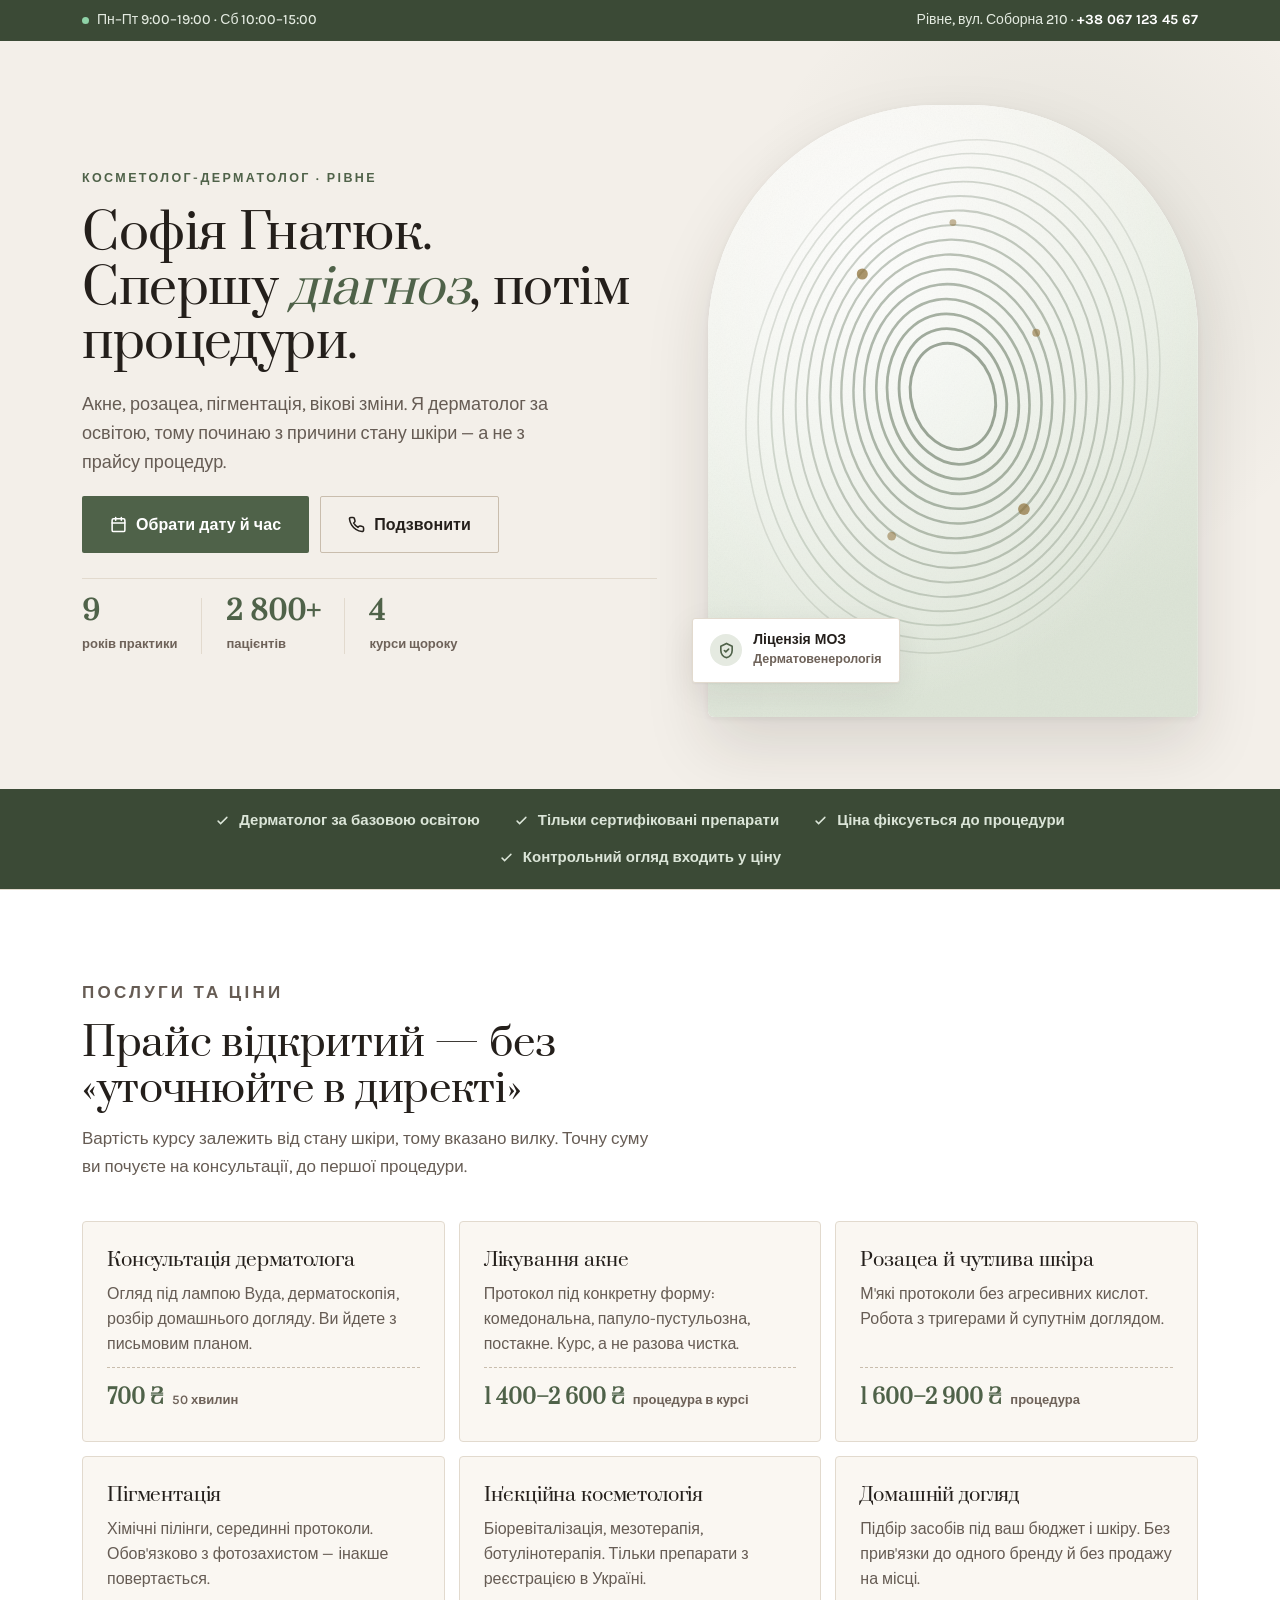
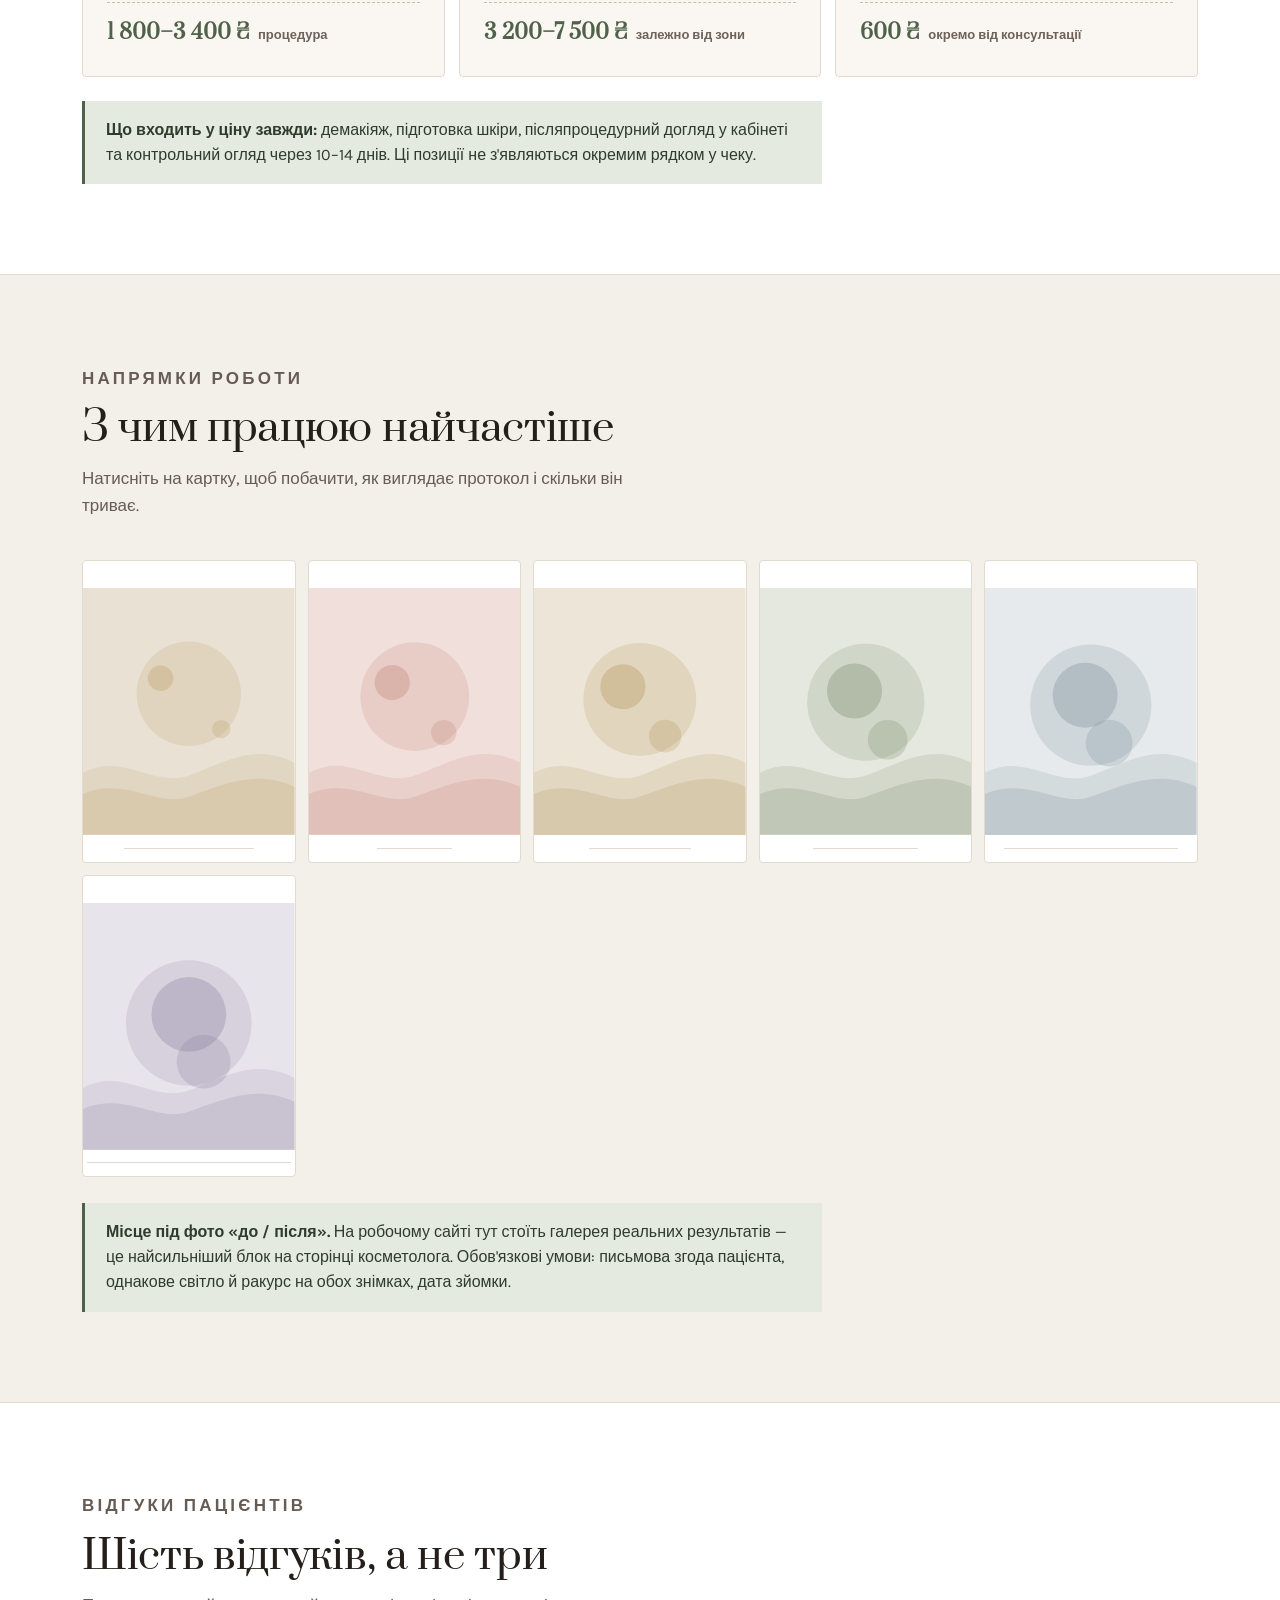
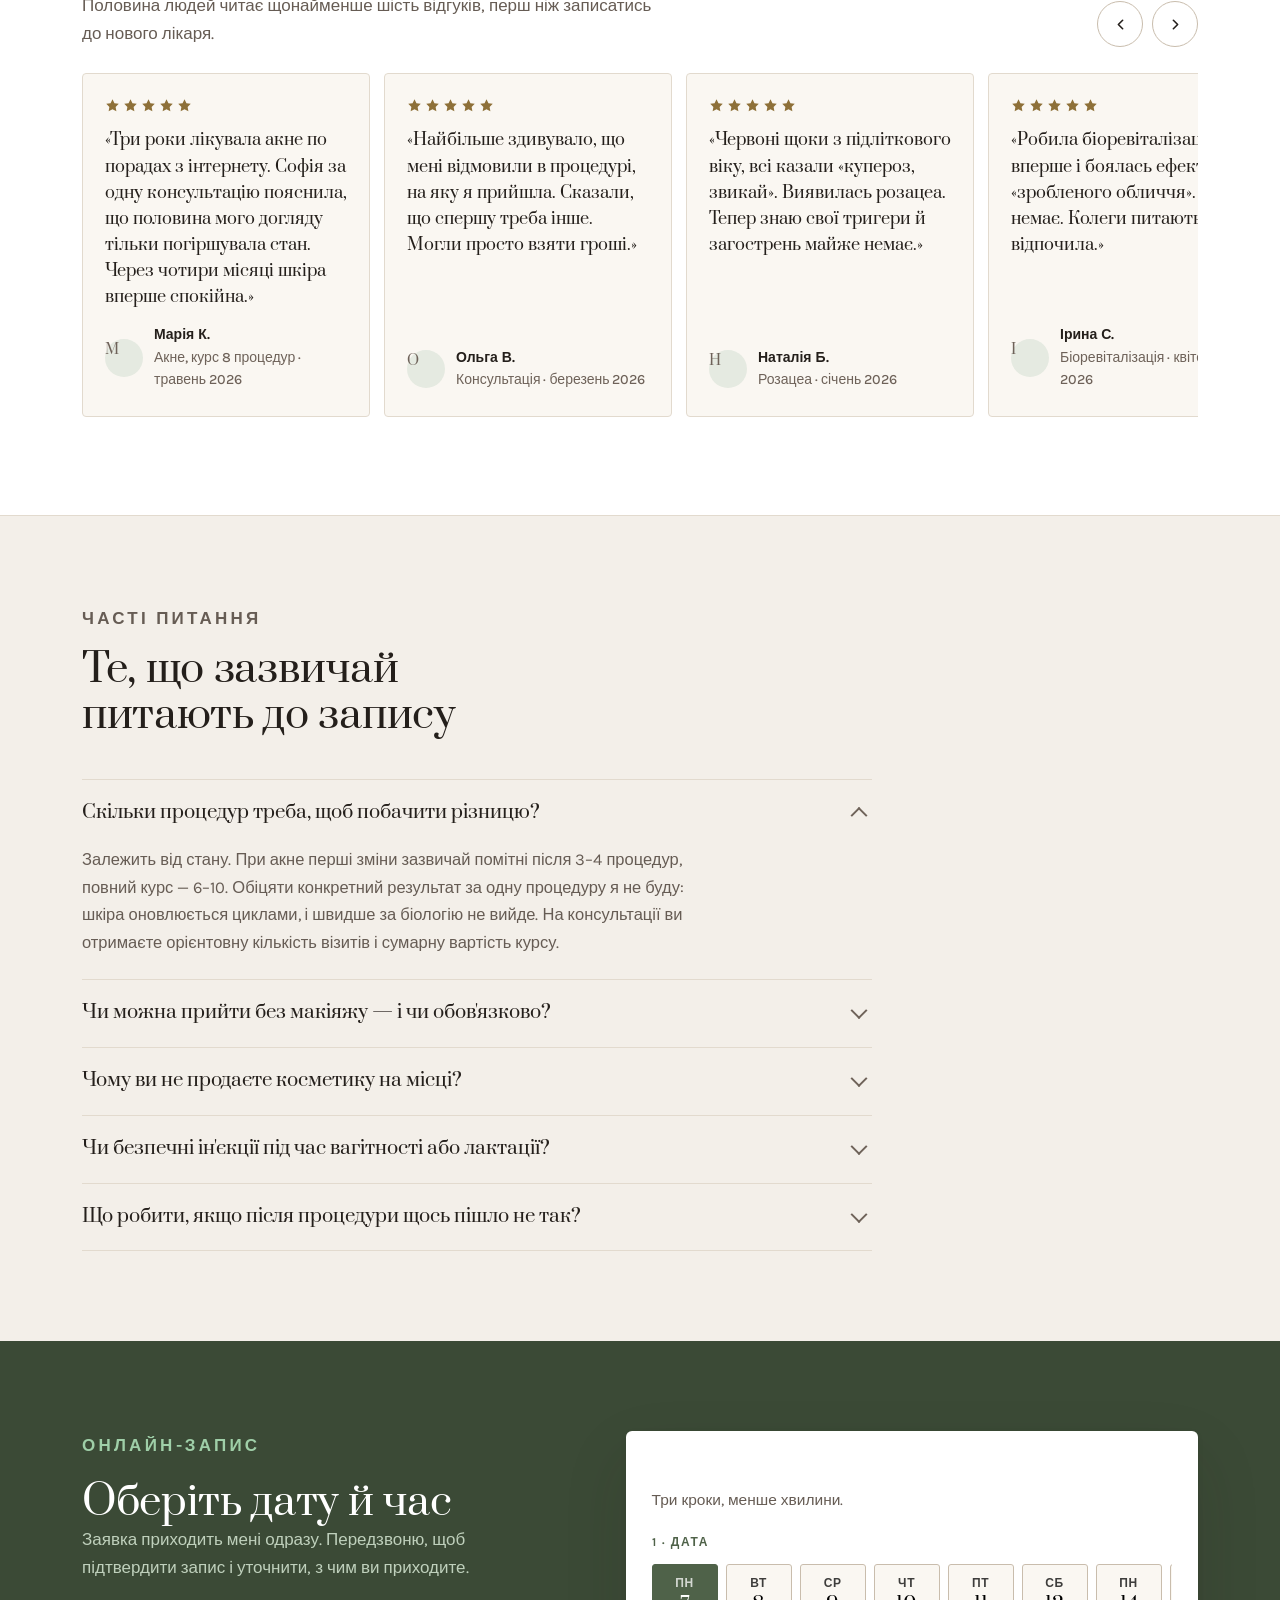
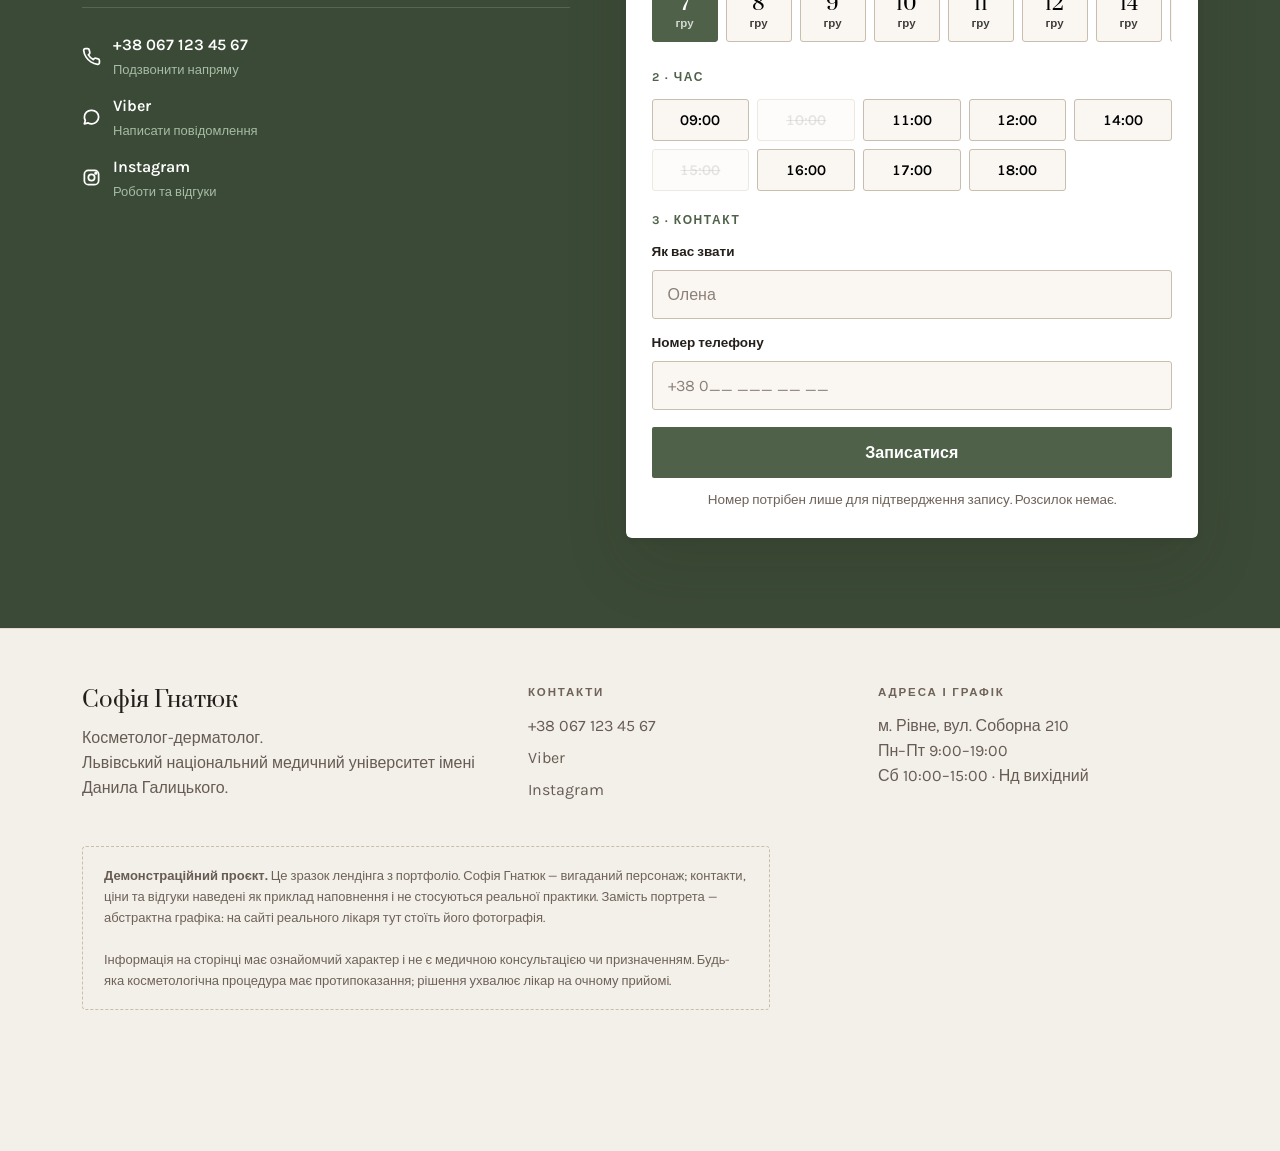
==== kosmetolog.html @ e8adbfb1 "Add files via upload" ====
<!DOCTYPE html>
<html lang="uk">
<head>
<meta charset="utf-8">
<meta name="viewport" content="width=device-width, initial-scale=1">

<title>Софія Гнатюк — косметолог-дерматолог у Рівному</title>
<meta name="description" content="Косметолог-дерматолог у Рівному. Акне, розацеа, пігментація, ін'єкційна косметологія. 9 років практики. Прозорі ціни, онлайн-запис із вибором дати й часу.">
<link rel="canonical" href="https://sofia-hnatiuk.com.ua/">

<meta property="og:type" content="website">
<meta property="og:locale" content="uk_UA">
<meta property="og:site_name" content="Софія Гнатюк — косметолог-дерматолог">
<meta property="og:title" content="Софія Гнатюк — косметолог-дерматолог у Рівному">
<meta property="og:description" content="Акне, розацеа, пігментація, ін'єкційна косметологія. 9 років практики. Онлайн-запис із вибором дати й часу.">
<meta property="og:url" content="https://sofia-hnatiuk.com.ua/">
<meta property="og:image" content="https://sofia-hnatiuk.com.ua/og.jpg">
<meta name="twitter:card" content="summary_large_image">

<meta name="theme-color" content="#F3EFE9">
<link rel="icon" href="data:image/svg+xml,<svg xmlns='http://www.w3.org/2000/svg' viewBox='0 0 100 100'><rect width='100' height='100' rx='24' fill='%234F6249'/><text y='.87em' x='50%25' text-anchor='middle' font-size='54' font-family='Georgia,serif' fill='%23F3EFE9'>С</text></svg>">

<link rel="preconnect" href="https://fonts.googleapis.com">
<link rel="preconnect" href="https://fonts.gstatic.com" crossorigin>
<link rel="stylesheet" href="https://fonts.googleapis.com/css2?family=Prata&family=Karla:wght@400;500;600;700&display=swap">

<script type="application/ld+json">
{
  "@context": "https://schema.org",
  "@type": "MedicalBusiness",
  "name": "Софія Гнатюк — косметолог-дерматолог",
  "description": "Косметолог-дерматолог у Рівному. Акне, розацеа, пігментація, ін'єкційна косметологія.",
  "url": "https://sofia-hnatiuk.com.ua/",
  "telephone": "+380671234567",
  "priceRange": "600–7500 UAH",
  "address": {
    "@type": "PostalAddress",
    "streetAddress": "вул. Соборна, 210",
    "addressLocality": "Рівне",
    "addressRegion": "Рівненська область",
    "postalCode": "33000",
    "addressCountry": "UA"
  },
  "geo": { "@type": "GeoCoordinates", "latitude": 50.6199, "longitude": 26.2516 },
  "openingHoursSpecification": [
    { "@type": "OpeningHoursSpecification",
      "dayOfWeek": ["Monday","Tuesday","Wednesday","Thursday","Friday"],
      "opens": "09:00", "closes": "19:00" },
    { "@type": "OpeningHoursSpecification",
      "dayOfWeek": "Saturday", "opens": "10:00", "closes": "15:00" }
  ],
  "medicalSpecialty": "Dermatology",
  "employee": {
    "@type": "Physician",
    "name": "Софія Гнатюк",
    "medicalSpecialty": "Dermatology",
    "alumniOf": { "@type": "CollegeOrUniversity", "name": "Львівський національний медичний університет імені Данила Галицького" }
  }
}
</script>

<style>
:root{
  --sand:#F3EFE9;
  --paper:#FFFFFF;
  --paper-2:#FAF7F2;
  --ink:#241F1B;
  --body:#665C54;
  --faint:#6E6259;
  --sage:#4F6249;
  --sage-deep:#3B4A36;
  --sage-soft:#E5EAE1;
  --gold:#8E7038;
  --rule:#E2DACE;
  --rule-2:#C9BDAD;
  --serif:"Prata",Georgia,"Times New Roman",serif;
  --sans:"Karla","Helvetica Neue",Arial,sans-serif;
  --shadow:0 1px 2px rgba(36,31,27,.04),0 10px 34px rgba(36,31,27,.08);
  --shadow-lg:0 2px 6px rgba(36,31,27,.06),0 28px 64px rgba(36,31,27,.13);
}

*{box-sizing:border-box}
html{scroll-behavior:smooth}
body{
  margin:0;background:var(--sand);color:var(--ink);
  font-family:var(--sans);font-size:17px;line-height:1.62;
  -webkit-font-smoothing:antialiased;overflow-x:hidden;
}
img{max-width:100%;height:auto;display:block}
svg{display:block}
a{color:inherit}
button{font-family:inherit}
:focus-visible{outline:2.5px solid var(--sage);outline-offset:3px;border-radius:3px}

.shell{max-width:1160px;margin:0 auto;padding:0 22px}
section{padding:clamp(56px,7vw,94px) 0}

h1,h2,h3{font-family:var(--serif);font-weight:400;letter-spacing:-.008em;text-wrap:balance;margin:0}
h1{font-size:clamp(2.05rem,4.3vw,3.1rem);line-height:1.1}
h2{font-size:clamp(1.7rem,3.7vw,2.5rem);line-height:1.16}
h3{font-size:1.18rem;line-height:1.3}

.eyebrow{
  font-family:var(--sans);font-size:12.5px;font-weight:700;letter-spacing:.19em;
  text-transform:uppercase;color:var(--sage);margin:0;
}
.sec-head{display:flex;flex-direction:column;gap:13px;margin-bottom:40px;max-width:58ch}
.sec-head p{margin:0;color:var(--body);font-size:17px}

/* reveal */
.js .rv{opacity:0;transform:translateY(18px);transition:opacity .7s cubic-bezier(.2,.7,.3,1),transform .7s cubic-bezier(.2,.7,.3,1)}
.rv.in{opacity:1;transform:none}
@media (prefers-reduced-motion:reduce){
  html{scroll-behavior:auto}
  .rv{opacity:1;transform:none;transition:none}
  *,*::before,*::after{animation-duration:.001ms!important;transition-duration:.001ms!important}
}

/* buttons */
.btn{
  display:inline-flex;align-items:center;justify-content:center;gap:9px;
  font-size:16px;font-weight:700;padding:15px 27px;border-radius:2px;
  text-decoration:none;border:1.5px solid transparent;cursor:pointer;
  transition:background .18s ease,border-color .18s ease,color .18s ease,transform .18s ease;
  white-space:nowrap;letter-spacing:.005em;
}
.btn-primary{background:var(--sage);color:#fff}
.btn-primary:hover{background:var(--sage-deep);transform:translateY(-1px)}
.btn-ghost{background:transparent;color:var(--ink);border-color:var(--rule-2)}
.btn-ghost:hover{border-color:var(--sage);color:var(--sage)}
.btn svg{flex:none}

/* ── topbar ── */
.topbar{background:var(--sage-deep);color:#E4EBE1;font-size:14px;font-weight:500}
.topbar .shell{display:flex;flex-wrap:wrap;gap:5px 26px;justify-content:space-between;align-items:center;padding-top:9px;padding-bottom:9px}
.topbar a{color:#fff;font-weight:700;text-decoration:none}
.topbar a:hover{text-decoration:underline}
.pulse{width:7px;height:7px;border-radius:50%;background:#8FD3A8;display:inline-block;margin-right:8px}

/* ── hero ── */
.hero{padding:clamp(34px,5vw,64px) 0 clamp(44px,6vw,72px);position:relative;overflow:hidden}
.hero::after{
  content:"";position:absolute;top:-14%;right:-8%;width:52vw;height:52vw;max-width:660px;max-height:660px;
  background:radial-gradient(circle,rgba(79,98,73,.10) 0%,rgba(79,98,73,0) 68%);pointer-events:none;
}
.hero .shell{position:relative;z-index:1}
.hero-grid{display:grid;grid-template-columns:1.08fr .92fr;gap:clamp(26px,4vw,58px);align-items:center}
.hero-copy{display:flex;flex-direction:column;gap:19px;min-width:0}
.hero-copy h1 em{font-style:italic;color:var(--sage)}
.hero-lead{margin:0;font-size:clamp(1.02rem,1.7vw,1.13rem);line-height:1.6;color:var(--body);max-width:44ch}
.cta-row{display:flex;flex-wrap:wrap;gap:11px}

.facts{display:flex;flex-wrap:wrap;gap:0;margin-top:6px;border-top:1px solid var(--rule);padding-top:19px}
.fact{padding-right:24px;margin-right:24px;border-right:1px solid var(--rule)}
.fact:last-child{border-right:none;padding-right:0;margin-right:0}
.fact b{display:block;font-family:var(--serif);font-size:1.7rem;line-height:1;color:var(--sage);font-variant-numeric:tabular-nums}
.fact span{display:block;font-size:13px;font-weight:600;color:var(--faint);margin-top:7px}

.hero-art{position:relative;min-width:0}
.hero-art .frame{
  position:relative;border-radius:230px 230px 6px 6px;overflow:hidden;
  aspect-ratio:4/5;box-shadow:var(--shadow-lg);background:var(--paper);
}
.hero-art .frame svg{width:100%;height:100%}
.badge{
  position:absolute;left:-16px;bottom:34px;z-index:3;background:var(--paper);
  border:1px solid var(--rule);border-radius:3px;padding:13px 17px;box-shadow:var(--shadow);
  display:flex;align-items:center;gap:11px;
}
.badge b{display:block;font-size:14px;font-weight:700;line-height:1.2}
.badge span{display:block;font-size:12.5px;color:var(--faint);font-weight:600}
.badge .ic{width:32px;height:32px;border-radius:50%;background:var(--sage-soft);display:grid;place-items:center;flex:none}

/* ── strip ── */
.strip{background:var(--sage-deep);color:#DBE5D8;padding:19px 0}
.strip ul{list-style:none;margin:0;padding:0;display:flex;flex-wrap:wrap;gap:13px 34px;justify-content:center;font-size:15px;font-weight:600}
.strip li{display:flex;align-items:center;gap:9px}

/* ── band ── */
.band{background:var(--paper);border-top:1px solid var(--rule);border-bottom:1px solid var(--rule)}

/* ── services ── */
.svc{display:grid;grid-template-columns:repeat(auto-fit,minmax(272px,1fr));gap:14px}
.svc-card{
  background:var(--paper);border:1px solid var(--rule);border-radius:4px;padding:26px 24px;
  display:flex;flex-direction:column;gap:10px;transition:border-color .18s ease,transform .18s ease,box-shadow .18s ease;
}
.band .svc-card{background:var(--paper-2)}
.svc-card:hover{border-color:var(--sage);transform:translateY(-2px);box-shadow:var(--shadow)}
.svc-card p{margin:0;font-size:16px;color:var(--body);line-height:1.56;flex:1}
.price{display:flex;align-items:baseline;gap:8px;padding-top:14px;border-top:1px dashed var(--rule-2)}
.price b{font-family:var(--serif);font-size:1.26rem;color:var(--sage);font-variant-numeric:tabular-nums}
.price span{font-size:13px;color:var(--faint);font-weight:600}
.note{
  margin:24px 0 0;padding:17px 21px;background:var(--sage-soft);border-left:3px solid var(--sage);
  font-size:16px;line-height:1.56;color:#2F3B2B;max-width:74ch;
}

/* ── gallery ── */
.gal{display:grid;grid-template-columns:repeat(auto-fit,minmax(210px,1fr));gap:12px}
.gal button{
  border:1px solid var(--rule);border-radius:4px;overflow:hidden;padding:0;background:var(--paper);
  cursor:pointer;position:relative;display:block;transition:transform .2s ease,box-shadow .2s ease;
}
.gal button:hover{transform:translateY(-3px);box-shadow:var(--shadow)}
.gal .art{aspect-ratio:1/1.16}
.gal .art svg{width:100%;height:100%}
.gal .cap{
  padding:13px 15px 15px;text-align:left;border-top:1px solid var(--rule);
  font-size:15px;font-weight:700;color:var(--ink);
}
.gal .cap small{display:block;font-size:13px;font-weight:500;color:var(--faint);margin-top:3px}

.lightbox{
  position:fixed;inset:0;z-index:200;background:rgba(28,24,21,.9);
  display:none;align-items:center;justify-content:center;padding:26px;
}
.lightbox.on{display:flex}
.lightbox .inner{max-width:560px;width:100%;background:var(--paper);border-radius:5px;overflow:hidden}
.lightbox .art{aspect-ratio:1/1.02;background:var(--paper-2)}
.lightbox .art svg{width:100%;height:100%}
.lightbox .txt{padding:22px 24px 26px}
.lightbox h3{margin-bottom:8px}
.lightbox p{margin:0;font-size:16px;color:var(--body);line-height:1.6}
.lightbox .x{
  position:absolute;top:18px;right:20px;width:44px;height:44px;border-radius:50%;
  background:rgba(255,255,255,.14);border:none;color:#fff;font-size:22px;cursor:pointer;line-height:1;
}
.lightbox .x:hover{background:rgba(255,255,255,.26)}

/* ── reviews carousel ── */
.rev-top{display:flex;justify-content:space-between;align-items:flex-end;gap:20px;margin-bottom:26px;flex-wrap:wrap}
.rev-nav{display:flex;gap:9px}
.rev-nav button{
  width:46px;height:46px;border-radius:50%;border:1.5px solid var(--rule-2);background:transparent;
  cursor:pointer;display:grid;place-items:center;color:var(--ink);transition:border-color .16s,color .16s,background .16s;
}
.rev-nav button:hover{border-color:var(--sage);color:var(--sage);background:var(--paper)}
.rev-track{
  display:grid;grid-auto-flow:column;grid-auto-columns:minmax(288px,1fr);gap:14px;
  overflow-x:auto;scroll-snap-type:x mandatory;scroll-behavior:smooth;
  padding-bottom:8px;scrollbar-width:thin;
  width:100%;max-width:100%;min-width:0;
}
.rev-card{
  scroll-snap-align:start;background:var(--paper);border:1px solid var(--rule);border-radius:4px;
  padding:24px 22px;display:flex;flex-direction:column;gap:14px;
}
.band .rev-card{background:var(--paper-2)}
.stars{display:flex;gap:3px}
.stars svg{width:15px;height:15px}
.rev-card q{font-family:var(--serif);font-size:1.02rem;line-height:1.6;color:var(--ink);quotes:"«" "»"}
.who{display:flex;align-items:center;gap:11px;margin-top:auto}
.av{width:38px;height:38px;border-radius:50%;background:var(--sage-soft);display:grid;place-items:center;flex:none;font-family:var(--serif);font-size:16px;color:var(--sage)}
.who b{display:block;font-size:14px;font-weight:700}
.who span{display:block;font-size:14px;color:var(--faint);font-weight:500}

/* ── faq ── */
.faq{max-width:790px}
details{border-bottom:1px solid var(--rule)}
details:first-of-type{border-top:1px solid var(--rule)}
summary{cursor:pointer;list-style:none;padding:21px 42px 21px 0;position:relative;font-family:var(--serif);font-size:1.16rem;line-height:1.34;transition:color .15s}
summary::-webkit-details-marker{display:none}
summary:hover{color:var(--sage)}
summary::after{content:"";position:absolute;right:7px;top:50%;width:10px;height:10px;border-right:2px solid var(--faint);border-bottom:2px solid var(--faint);transform:translateY(-70%) rotate(45deg);transition:transform .2s}
details[open] summary::after{transform:translateY(-30%) rotate(225deg)}
details .a{margin:0 0 23px;font-size:16.5px;line-height:1.66;color:var(--body);max-width:64ch}

/* ── booking ── */
#zapys{background:var(--sage-deep);color:#E2EBDF}
#zapys h2,#zapys h3{color:#fff}
#zapys .eyebrow{color:#9FCFA8}
.book{display:grid;grid-template-columns:.92fr 1.08fr;gap:clamp(28px,4.5vw,56px);align-items:start}
.book>*{min-width:0;max-width:100%}
.book-copy p{color:#BFD0BC;font-size:17px;line-height:1.65;margin:0 0 20px;max-width:42ch}
.book-alt{display:flex;flex-direction:column;gap:13px;margin-top:26px;padding-top:24px;border-top:1px solid rgba(255,255,255,.15)}
.book-alt a{display:inline-flex;align-items:center;gap:12px;text-decoration:none;font-size:16px;font-weight:600;color:#fff}
.book-alt a:hover{color:#9FCFA8}
.book-alt small{display:block;font-size:13px;color:#A6BCA4;font-weight:500;margin-top:1px}

.bookbox{min-width:0;max-width:100%;background:var(--paper);border-radius:6px;padding:28px 26px;color:var(--ink);box-shadow:var(--shadow-lg)}
.bookbox h3{color:var(--ink);margin-bottom:5px}
.bookbox .sub{margin:0 0 20px;font-size:15.5px;color:var(--body)}

.step-lbl{font-size:12px;font-weight:700;letter-spacing:.13em;text-transform:uppercase;color:var(--sage);margin:0 0 11px}
.days{display:flex;gap:8px;overflow-x:auto;padding-bottom:7px;margin-bottom:19px;scrollbar-width:thin;min-width:0;max-width:100%}
.day{
  flex:none;min-width:66px;padding:11px 8px;border:1.5px solid var(--rule-2);border-radius:3px;
  background:var(--paper-2);cursor:pointer;text-align:center;transition:border-color .15s,background .15s,color .15s;
}
.day:hover{border-color:var(--sage)}
.day.sel{background:var(--sage);border-color:var(--sage);color:#fff}
.day .dw{display:block;font-size:12px;font-weight:700;text-transform:uppercase;letter-spacing:.05em;opacity:.75}
.day .dd{display:block;font-family:var(--serif);font-size:1.22rem;line-height:1.2;margin-top:3px}
.day .dm{display:block;font-size:11.5px;font-weight:600;opacity:.75}

.slots{display:grid;grid-template-columns:repeat(auto-fill,minmax(84px,1fr));gap:8px;margin-bottom:20px}
.slot{
  padding:11px 6px;border:1.5px solid var(--rule-2);border-radius:3px;background:var(--paper-2);
  cursor:pointer;font-size:15px;font-weight:600;font-variant-numeric:tabular-nums;
  transition:border-color .15s,background .15s,color .15s;
}
.slot:hover:not(:disabled){border-color:var(--sage)}
.slot.sel{background:var(--sage);border-color:var(--sage);color:#fff}
.slot:disabled{opacity:.34;cursor:not-allowed;text-decoration:line-through}

label{display:flex;flex-direction:column;gap:7px;font-size:13.5px;font-weight:700;color:var(--ink);margin-bottom:13px}
input{
  font-family:var(--sans);font-size:16px;padding:14px 15px;border-radius:3px;
  border:1.5px solid var(--rule-2);background:var(--paper-2);color:var(--ink);width:100%;
  transition:border-color .15s,background .15s;
}
input::placeholder{color:#8C8078}
input:focus{outline:none;border-color:var(--sage);background:#fff}
.hp{position:absolute;left:-9999px;width:1px;height:1px;overflow:hidden}
.bookbox .btn-primary{width:100%;margin-top:4px}
.fine{margin:12px 0 0;font-size:13.5px;color:var(--faint);line-height:1.5;text-align:center}
.err{margin:0 0 12px;font-size:14px;font-weight:600;color:#A33A22}
.pick-sum{
  margin:0 0 16px;padding:12px 15px;background:var(--sage-soft);border-radius:3px;
  font-size:15px;font-weight:600;color:#2F3B2B;display:none;
}
.pick-sum.on{display:block}

/* ── footer ── */
footer{padding:54px 0 128px;border-top:1px solid var(--rule)}
.foot{display:grid;grid-template-columns:1.3fr 1fr 1fr;gap:30px}
.foot h4{font-size:11.5px;font-weight:700;letter-spacing:.16em;text-transform:uppercase;color:var(--faint);margin:0 0 13px}
.foot p,.foot a{margin:0 0 7px;font-size:16px;color:var(--body);text-decoration:none;line-height:1.55;display:block}
.foot a:hover{color:var(--sage)}
.foot .nm{font-family:var(--serif);font-size:1.4rem;color:var(--ink);margin-bottom:9px}
.disclaimer{margin-top:36px;padding:18px 21px;border:1px dashed var(--rule-2);border-radius:4px;font-size:13px;line-height:1.62;color:var(--faint);max-width:86ch}
.disclaimer b{color:var(--body);font-weight:700}

/* ── sticky ── */
.sticky{
  position:fixed;left:0;right:0;bottom:0;z-index:80;display:none;gap:9px;
  padding:10px 12px calc(10px + env(safe-area-inset-bottom));
  background:rgba(243,239,233,.95);backdrop-filter:blur(12px);border-top:1px solid var(--rule-2);
}
.sticky .btn{flex:1;padding:14px 10px}

@media (max-width:960px){
  .hero-grid{grid-template-columns:1fr;gap:34px}
  .hero-art{max-width:400px;margin:0 auto;width:100%}
  .book{grid-template-columns:1fr;gap:32px}
}
@media (max-width:700px){
  body{font-size:16.5px}
  .sticky{display:flex}
  .foot{grid-template-columns:1fr;gap:24px}
  .fact{padding-right:17px;margin-right:17px}
  .fact b{font-size:1.45rem}
  .badge{left:auto;right:12px;bottom:14px}
  .rev-nav{display:none}
}
</style>
<script>document.documentElement.classList.add('js')</script>
</head>
<body>

<div class="topbar">
  <div class="shell">
    <span><i class="pulse"></i>Пн–Пт 9:00–19:00 · Сб 10:00–15:00</span>
    <span>Рівне, вул. Соборна 210 · <a href="tel:+380671234567">+38 067 123 45 67</a></span>
  </div>
</div>

<!-- ═══ HERO ═══ -->
<header class="hero">
  <div class="shell">
    <div class="hero-grid">
      <div class="hero-copy rv">
        <p class="eyebrow">Косметолог-дерматолог · Рівне</p>
        <h1>Софія Гнатюк.<br>Спершу <em>діагноз</em>, потім процедури.</h1>
        <p class="hero-lead">Акне, розацеа, пігментація, вікові зміни. Я дерматолог за освітою, тому починаю з причини стану шкіри — а не з прайсу процедур.</p>

        <div class="cta-row">
          <a class="btn btn-primary" href="#zapys">
            <svg width="17" height="17" viewBox="0 0 24 24" fill="none" stroke="currentColor" stroke-width="2.2" stroke-linecap="round"><path d="M8 2v4M16 2v4M3 10h18"/><rect x="3" y="4" width="18" height="18" rx="2"/></svg>
            Обрати дату й час
          </a>
          <a class="btn btn-ghost" href="tel:+380671234567">
            <svg width="17" height="17" viewBox="0 0 24 24" fill="none" stroke="currentColor" stroke-width="2.2" stroke-linecap="round"><path d="M22 16.9v3a2 2 0 0 1-2.2 2 19.8 19.8 0 0 1-8.6-3.1 19.5 19.5 0 0 1-6-6A19.8 19.8 0 0 1 2.1 4.2 2 2 0 0 1 4.1 2h3a2 2 0 0 1 2 1.7c.1 1 .4 1.9.7 2.8a2 2 0 0 1-.5 2.1L8.1 9.9a16 16 0 0 0 6 6l1.3-1.2a2 2 0 0 1 2.1-.5c.9.3 1.8.6 2.8.7a2 2 0 0 1 1.7 2Z"/></svg>
            Подзвонити
          </a>
        </div>

        <div class="facts">
          <div class="fact"><b>9</b><span>років практики</span></div>
          <div class="fact"><b>2 800+</b><span>пацієнтів</span></div>
          <div class="fact"><b>4</b><span>курси щороку</span></div>
        </div>
      </div>

      <div class="hero-art rv">
        <div class="badge">
          <span class="ic"><svg width="17" height="17" viewBox="0 0 24 24" fill="none" stroke="#4F6249" stroke-width="2.3" stroke-linecap="round" stroke-linejoin="round"><path d="M12 2 4 6v6c0 5 3.4 9.4 8 10 4.6-.6 8-5 8-10V6l-8-4Z"/><path d="m9 12 2 2 4-4"/></svg></span>
          <div><b>Ліцензія МОЗ</b><span>Дерматовенерологія</span></div>
        </div>
        <div class="frame">
          <!-- ЗАМІНА НА ФОТО КЛІЄНТА: видали <svg>…</svg> нижче і встав один рядок:
               <img src="foto.jpg" alt="Софія Гнатюк, косметолог-дерматолог" style="width:100%;height:100%;object-fit:cover"> -->
          <svg viewBox="0 0 400 500" role="img" aria-label="Абстрактна графіка: контурні лінії шкіри">
            <defs>
              <linearGradient id="fld" x1="0" y1="0" x2="0.35" y2="1">
                <stop offset="0%" stop-color="#F7F4EE"/>
                <stop offset="52%" stop-color="#EAEFE5"/>
                <stop offset="100%" stop-color="#DCE4D6"/>
              </linearGradient>
              <radialGradient id="glow" cx="34%" cy="26%" r="72%">
                <stop offset="0%" stop-color="#FFFFFF" stop-opacity=".85"/>
                <stop offset="100%" stop-color="#FFFFFF" stop-opacity="0"/>
              </radialGradient>
              <filter id="grain"><feTurbulence type="fractalNoise" baseFrequency="0.82" numOctaves="3"/>
                <feColorMatrix type="saturate" values="0"/></filter>
            </defs>
            <rect width="400" height="500" fill="url(#fld)"/>
            <rect width="400" height="500" fill="url(#glow)"/>
            <g>
              <ellipse cx="200" cy="238" rx="34" ry="44" fill="none" stroke="#4F6249" stroke-opacity="0.55" stroke-width="2.40" transform="rotate(-16.0 200 238)"/>
              <ellipse cx="200" cy="238" rx="43" ry="56" fill="none" stroke="#4F6249" stroke-opacity="0.52" stroke-width="2.32" transform="rotate(-13.9 200 238)"/>
              <ellipse cx="200" cy="238" rx="53" ry="68" fill="none" stroke="#4F6249" stroke-opacity="0.49" stroke-width="2.24" transform="rotate(-11.7 200 238)"/>
              <ellipse cx="200" cy="238" rx="62" ry="80" fill="none" stroke="#4F6249" stroke-opacity="0.46" stroke-width="2.16" transform="rotate(-9.6 200 238)"/>
              <ellipse cx="200" cy="238" rx="72" ry="92" fill="none" stroke="#4F6249" stroke-opacity="0.44" stroke-width="2.09" transform="rotate(-7.4 200 238)"/>
              <ellipse cx="200" cy="238" rx="81" ry="104" fill="none" stroke="#4F6249" stroke-opacity="0.41" stroke-width="2.01" transform="rotate(-5.3 200 238)"/>
              <ellipse cx="200" cy="238" rx="91" ry="116" fill="none" stroke="#4F6249" stroke-opacity="0.38" stroke-width="1.93" transform="rotate(-3.1 200 238)"/>
              <ellipse cx="200" cy="238" rx="100" ry="128" fill="none" stroke="#4F6249" stroke-opacity="0.35" stroke-width="1.85" transform="rotate(-1.0 200 238)"/>
              <ellipse cx="200" cy="238" rx="109" ry="140" fill="none" stroke="#4F6249" stroke-opacity="0.32" stroke-width="1.77" transform="rotate(1.1 200 238)"/>
              <ellipse cx="200" cy="238" rx="119" ry="152" fill="none" stroke="#4F6249" stroke-opacity="0.29" stroke-width="1.69" transform="rotate(3.3 200 238)"/>
              <ellipse cx="200" cy="238" rx="128" ry="164" fill="none" stroke="#4F6249" stroke-opacity="0.26" stroke-width="1.61" transform="rotate(5.4 200 238)"/>
              <ellipse cx="200" cy="238" rx="138" ry="176" fill="none" stroke="#4F6249" stroke-opacity="0.24" stroke-width="1.54" transform="rotate(7.6 200 238)"/>
              <ellipse cx="200" cy="238" rx="147" ry="188" fill="none" stroke="#4F6249" stroke-opacity="0.21" stroke-width="1.46" transform="rotate(9.7 200 238)"/>
              <ellipse cx="200" cy="238" rx="157" ry="200" fill="none" stroke="#4F6249" stroke-opacity="0.18" stroke-width="1.38" transform="rotate(11.9 200 238)"/>
              <ellipse cx="200" cy="238" rx="166" ry="212" fill="none" stroke="#4F6249" stroke-opacity="0.15" stroke-width="1.30" transform="rotate(14.0 200 238)"/>
            </g>
            <g>
              <circle cx="126" cy="138" r="4.5" fill="#8E7038" opacity="0.75"/>
              <circle cx="268" cy="186" r="3.2" fill="#8E7038" opacity="0.6"/>
              <circle cx="150" cy="352" r="3.6" fill="#8E7038" opacity="0.55"/>
              <circle cx="258" cy="330" r="4.8" fill="#8E7038" opacity="0.7"/>
              <circle cx="200" cy="96" r="2.8" fill="#8E7038" opacity="0.5"/>
            </g>
            <rect width="400" height="500" filter="url(#grain)" opacity=".055"/>
          </svg>
        </div>
      </div>
    </div>
  </div>
</header>

<div class="strip">
  <div class="shell">
    <ul>
      <li><svg width="15" height="15" viewBox="0 0 24 24" fill="none" stroke="currentColor" stroke-width="2.4" stroke-linecap="round"><path d="m5 13 4 4L19 7"/></svg>Дерматолог за базовою освітою</li>
      <li><svg width="15" height="15" viewBox="0 0 24 24" fill="none" stroke="currentColor" stroke-width="2.4" stroke-linecap="round"><path d="m5 13 4 4L19 7"/></svg>Тільки сертифіковані препарати</li>
      <li><svg width="15" height="15" viewBox="0 0 24 24" fill="none" stroke="currentColor" stroke-width="2.4" stroke-linecap="round"><path d="m5 13 4 4L19 7"/></svg>Ціна фіксується до процедури</li>
      <li><svg width="15" height="15" viewBox="0 0 24 24" fill="none" stroke="currentColor" stroke-width="2.4" stroke-linecap="round"><path d="m5 13 4 4L19 7"/></svg>Контрольний огляд входить у ціну</li>
    </ul>
  </div>
</div>

<!-- ═══ SERVICES ═══ -->
<section id="posluhy" class="band">
  <div class="shell">
    <div class="sec-head rv">
      <p class="eyebrow">Послуги та ціни</p>
      <h2>Прайс відкритий — без «уточнюйте в директі»</h2>
      <p>Вартість курсу залежить від стану шкіри, тому вказано вилку. Точну суму ви почуєте на консультації, до першої процедури.</p>
    </div>

    <div class="svc">
      <article class="svc-card rv">
        <h3>Консультація дерматолога</h3>
        <p>Огляд під лампою Вуда, дерматоскопія, розбір домашнього догляду. Ви йдете з письмовим планом.</p>
        <div class="price"><b>700 ₴</b><span>50 хвилин</span></div>
      </article>
      <article class="svc-card rv">
        <h3>Лікування акне</h3>
        <p>Протокол під конкретну форму: комедональна, папуло-пустульозна, постакне. Курс, а не разова чистка.</p>
        <div class="price"><b>1 400–2 600 ₴</b><span>процедура в курсі</span></div>
      </article>
      <article class="svc-card rv">
        <h3>Розацеа й чутлива шкіра</h3>
        <p>М'які протоколи без агресивних кислот. Робота з тригерами й супутнім доглядом.</p>
        <div class="price"><b>1 600–2 900 ₴</b><span>процедура</span></div>
      </article>
      <article class="svc-card rv">
        <h3>Пігментація</h3>
        <p>Хімічні пілінги, серединні протоколи. Обов'язково з фотозахистом — інакше повертається.</p>
        <div class="price"><b>1 800–3 400 ₴</b><span>процедура</span></div>
      </article>
      <article class="svc-card rv">
        <h3>Ін'єкційна косметологія</h3>
        <p>Біоревіталізація, мезотерапія, ботулінотерапія. Тільки препарати з реєстрацією в Україні.</p>
        <div class="price"><b>3 200–7 500 ₴</b><span>залежно від зони</span></div>
      </article>
      <article class="svc-card rv">
        <h3>Домашній догляд</h3>
        <p>Підбір засобів під ваш бюджет і шкіру. Без прив'язки до одного бренду й без продажу на місці.</p>
        <div class="price"><b>600 ₴</b><span>окремо від консультації</span></div>
      </article>
    </div>

    <p class="note rv"><b>Що входить у ціну завжди:</b> демакіяж, підготовка шкіри, післяпроцедурний догляд у кабінеті та контрольний огляд через 10–14 днів. Ці позиції не з'являються окремим рядком у чеку.</p>
  </div>
</section>

<!-- ═══ GALLERY ═══ -->
<section id="galereya">
  <div class="shell">
    <div class="sec-head rv">
      <p class="eyebrow">Напрямки роботи</p>
      <h2>З чим працюю найчастіше</h2>
      <p>Натисніть на картку, щоб побачити, як виглядає протокол і скільки він триває.</p>
    </div>

    <div class="gal rv" id="gal"></div>

    <p class="note rv" style="margin-top:26px">
      <b>Місце під фото «до / після».</b> На робочому сайті тут стоїть галерея реальних результатів — це найсильніший блок на сторінці косметолога. Обов'язкові умови: письмова згода пацієнта, однакове світло й ракурс на обох знімках, дата зйомки.
    </p>
  </div>
</section>

<div class="lightbox" id="lb" role="dialog" aria-modal="true" aria-label="Деталі напрямку">
  <button class="x" id="lbx" aria-label="Закрити">✕</button>
  <div class="inner">
    <div class="art" id="lbart"></div>
    <div class="txt"><h3 id="lbt"></h3><p id="lbp"></p></div>
  </div>
</div>

<!-- ═══ REVIEWS ═══ -->
<section class="band">
  <div class="shell">
    <div class="rev-top rv">
      <div class="sec-head" style="margin-bottom:0">
        <p class="eyebrow">Відгуки пацієнтів</p>
        <h2>Шість відгуків, а не три</h2>
        <p>Половина людей читає щонайменше шість відгуків, перш ніж записатись до нового лікаря.</p>
      </div>
      <div class="rev-nav">
        <button id="rprev" aria-label="Попередній відгук"><svg width="17" height="17" viewBox="0 0 24 24" fill="none" stroke="currentColor" stroke-width="2.3" stroke-linecap="round" stroke-linejoin="round"><path d="m15 18-6-6 6-6"/></svg></button>
        <button id="rnext" aria-label="Наступний відгук"><svg width="17" height="17" viewBox="0 0 24 24" fill="none" stroke="currentColor" stroke-width="2.3" stroke-linecap="round" stroke-linejoin="round"><path d="m9 18 6-6-6-6"/></svg></button>
      </div>
    </div>
    <div class="rev-track rv" id="rtrack"></div>
  </div>
</section>

<!-- ═══ FAQ ═══ -->
<section>
  <div class="shell">
    <div class="sec-head rv">
      <p class="eyebrow">Часті питання</p>
      <h2>Те, що зазвичай питають до запису</h2>
    </div>
    <div class="faq rv">
      <details open>
        <summary>Скільки процедур треба, щоб побачити різницю?</summary>
        <p class="a">Залежить від стану. При акне перші зміни зазвичай помітні після 3–4 процедур, повний курс — 6–10. Обіцяти конкретний результат за одну процедуру я не буду: шкіра оновлюється циклами, і швидше за біологію не вийде. На консультації ви отримаєте орієнтовну кількість візитів і сумарну вартість курсу.</p>
      </details>
      <details>
        <summary>Чи можна прийти без макіяжу — і чи обов'язково?</summary>
        <p class="a">Приходьте як зручно, демакіяж входить у процедуру. Але якщо це перша консультація і ви хочете розібратись саме зі станом шкіри, краще без тонального — так видно реальну картину: текстуру, почервоніння, пігмент.</p>
      </details>
      <details>
        <summary>Чому ви не продаєте косметику на місці?</summary>
        <p class="a">Бо тоді підбір перестає бути чесним. Я виписую склад і активні компоненти, які потрібні вашій шкірі, і називаю кілька варіантів у різних цінових категоріях. Купуєте де завгодно. Якщо лікар продає те, що сам призначив, у нього конфлікт інтересів.</p>
      </details>
      <details>
        <summary>Чи безпечні ін'єкції під час вагітності або лактації?</summary>
        <p class="a">Ін'єкційні процедури та більшість пілінгів у цей період не проводяться. Це не перестраховка — просто досліджень безпеки для цієї групи недостатньо. Залишається догляд і базові протоколи, які підберемо на консультації.</p>
      </details>
      <details>
        <summary>Що робити, якщо після процедури щось пішло не так?</summary>
        <p class="a">Телефонуйте одразу, не чекайте планового огляду. Почервоніння й лущення перші 2–3 дні — очікувана реакція. Але сильний набряк, біль, підвищення температури або висип поза зоною обробки — це привід зв'язатись зі мною того ж дня.</p>
      </details>
    </div>
  </div>
</section>

<!-- ═══ BOOKING ═══ -->
<section id="zapys">
  <div class="shell">
    <div class="book">
      <div class="book-copy rv">
        <p class="eyebrow">Онлайн-запис</p>
        <h2>Оберіть дату й час</h2>
        <p>Заявка приходить мені одразу. Передзвоню, щоб підтвердити запис і уточнити, з чим ви приходите.</p>

        <div class="book-alt">
          <a href="tel:+380671234567">
            <svg width="19" height="19" viewBox="0 0 24 24" fill="none" stroke="currentColor" stroke-width="2.2" stroke-linecap="round"><path d="M22 16.9v3a2 2 0 0 1-2.2 2 19.8 19.8 0 0 1-8.6-3.1 19.5 19.5 0 0 1-6-6A19.8 19.8 0 0 1 2.1 4.2 2 2 0 0 1 4.1 2h3a2 2 0 0 1 2 1.7c.1 1 .4 1.9.7 2.8a2 2 0 0 1-.5 2.1L8.1 9.9a16 16 0 0 0 6 6l1.3-1.2a2 2 0 0 1 2.1-.5c.9.3 1.8.6 2.8.7a2 2 0 0 1 1.7 2Z"/></svg>
            <span>+38 067 123 45 67<small>Подзвонити напряму</small></span>
          </a>
          <a href="viber://chat?number=%2B380671234567">
            <svg width="19" height="19" viewBox="0 0 24 24" fill="none" stroke="currentColor" stroke-width="2.2" stroke-linecap="round" stroke-linejoin="round"><path d="M21 11.5a8.4 8.4 0 0 1-9 8.4 9 9 0 0 1-4.2-1L3 20l1.2-4.4A8.4 8.4 0 0 1 3 11.5 8.4 8.4 0 0 1 12 3a8.4 8.4 0 0 1 9 8.5Z"/></svg>
            <span>Viber<small>Написати повідомлення</small></span>
          </a>
          <a href="https://instagram.com/">
            <svg width="19" height="19" viewBox="0 0 24 24" fill="none" stroke="currentColor" stroke-width="2.2" stroke-linecap="round"><rect x="3" y="3" width="18" height="18" rx="5"/><circle cx="12" cy="12" r="4"/><circle cx="17.5" cy="6.5" r="1"/></svg>
            <span>Instagram<small>Роботи та відгуки</small></span>
          </a>
        </div>
      </div>

      <form class="bookbox rv" id="bf" novalidate>
        <h3>Запис на консультацію</h3>
        <p class="sub">Три кроки, менше хвилини.</p>

        <p class="step-lbl">1 · Дата</p>
        <div class="days" id="days"></div>

        <p class="step-lbl">2 · Час</p>
        <div class="slots" id="slots"></div>

        <p class="pick-sum" id="psum"></p>

        <p class="step-lbl">3 · Контакт</p>
        <label>Як вас звати
          <input type="text" name="name" placeholder="Олена" autocomplete="name" required>
        </label>
        <label>Номер телефону
          <input type="tel" name="phone" placeholder="+38 0__ ___ __ __" autocomplete="tel" required>
        </label>
        <div class="hp"><label>Не заповнювати<input type="text" name="botcheck" tabindex="-1" autocomplete="off"></label></div>

        <button type="submit" class="btn btn-primary">Записатися</button>
        <p class="fine">Номер потрібен лише для підтвердження запису. Розсилок немає.</p>
      </form>
    </div>
  </div>
</section>

<footer>
  <div class="shell">
    <div class="foot">
      <div>
        <p class="nm">Софія Гнатюк</p>
        <p>Косметолог-дерматолог.<br>Львівський національний медичний університет імені Данила Галицького.</p>
      </div>
      <div>
        <h4>Контакти</h4>
        <a href="tel:+380671234567">+38 067 123 45 67</a>
        <a href="viber://chat?number=%2B380671234567">Viber</a>
        <a href="https://instagram.com/">Instagram</a>
      </div>
      <div>
        <h4>Адреса і графік</h4>
        <p>м. Рівне, вул. Соборна 210<br>Пн–Пт 9:00–19:00<br>Сб 10:00–15:00 · Нд вихідний</p>
      </div>
    </div>

    <p class="disclaimer">
      <b>Демонстраційний проєкт.</b> Це зразок лендінга з портфоліо. Софія Гнатюк — вигаданий персонаж; контакти, ціни та відгуки наведені як приклад наповнення і не стосуються реальної практики. Замість портрета — абстрактна графіка: на сайті реального лікаря тут стоїть його фотографія.
      <br><br>
      Інформація на сторінці має ознайомчий характер і не є медичною консультацією чи призначенням. Будь-яка косметологічна процедура має протипоказання; рішення ухвалює лікар на очному прийомі.
    </p>
  </div>
</footer>

<div class="sticky">
  <a class="btn btn-ghost" href="tel:+380671234567">Подзвонити</a>
  <a class="btn btn-primary" href="#zapys">Обрати час</a>
</div>

<script>
/* ============================================================
   НАЛАШТУВАННЯ — заповнити перед деплоєм
   ============================================================ */
var CONFIG = {
  // Web3Forms: зареєструйся на web3forms.com, встав ключ сюди.
  // 250 заявок/місяць безкоштовно. Поки ключ порожній — форма працює в демо-режимі.
  WEB3FORMS_KEY: "",
  GA4_ID: ""            // напр. "G-XXXXXXXXXX" — порожньо = аналітика вимкнена
};

/* ---------- Google Analytics 4 (вантажиться, лише якщо є ID) ---------- */
(function () {
  if (!CONFIG.GA4_ID) return;
  var s = document.createElement('script');
  s.async = true;
  s.src = 'https://www.googletagmanager.com/gtag/js?id=' + CONFIG.GA4_ID;
  document.head.appendChild(s);
  window.dataLayer = window.dataLayer || [];
  window.gtag = function () { dataLayer.push(arguments); };
  gtag('js', new Date());
  gtag('config', CONFIG.GA4_ID);
})();
function track(name, params) { if (window.gtag) gtag('event', name, params || {}); }

/* ---------- поява блоків при прокрутці ---------- */
(function () {
  var els = document.querySelectorAll('.rv');
  if (!window.IntersectionObserver || matchMedia('(prefers-reduced-motion: reduce)').matches) {
    els.forEach(function (e) { e.classList.add('in'); });
    return;
  }
  var io = new IntersectionObserver(function (rows) {
    rows.forEach(function (r) { if (r.isIntersecting) { r.target.classList.add('in'); io.unobserve(r.target); } });
  }, { rootMargin: '0px 0px -8% 0px', threshold: 0.06 });
  els.forEach(function (e) { io.observe(e); });
})();

/* ---------- галерея напрямків ---------- */
var AREAS = [
  { t: 'Акне і постакне', s: 'Курс 6–10 процедур', h: '#E9E2D4', a: '#B99B64',
    d: 'Починаємо з визначення форми акне й супутніх чинників. Протокол поєднує процедури в кабінеті з домашнім доглядом — без другого перше дає тимчасовий результат. Проміжна оцінка через місяць.' },
  { t: 'Розацеа', s: 'М’які протоколи', h: '#F0DFDB', a: '#C08476',
    d: 'Головна робота — знайти тригери: температура, їжа, косметика, стрес. Процедури підбираються без агресивних кислот і розігріву. Мета — довші періоди спокою шкіри.' },
  { t: 'Пігментація', s: 'Сезонні курси', h: '#EDE6D8', a: '#AE9257',
    d: 'Пілінги серединної дії курсом, обов’язково поза активним сонцем. Фотозахист щодня — без нього пігмент повертається, і це не питання якості процедури.' },
  { t: 'Вікові зміни', s: 'Ін’єкційні протоколи', h: '#E4E8DE', a: '#7C8B6E',
    d: 'Біоревіталізація, мезотерапія, ботулінотерапія. Працюю на природний вигляд: завдання — щоб обличчя лишалось рухливим і впізнаваним.' },
  { t: 'Суха й чутлива шкіра', s: 'Відновлення бар’єру', h: '#E6EAEC', a: '#7A8E97',
    d: 'Часто причина — надмірний догляд: забагато кислот, вмивань і скрабів. Спершу прибираємо зайве, відновлюємо бар’єр, і тільки потім щось додаємо.' },
  { t: 'Догляд за шкірою голови', s: 'Трихологічний напрям', h: '#E8E4EC', a: '#8C82A0',
    d: 'Лущення, свербіж, надмірне випадіння волосся. Обстеження, за потреби — направлення на аналізи, бо частина причин лежить поза дерматологією.' }
];

function areaArt(h, a, i) {
  var r = 18 + i * 7;
  return '<svg viewBox="0 0 300 350" role="img" aria-label="Ілюстрація напрямку">' +
    '<rect width="300" height="350" fill="' + h + '"/>' +
    '<circle cx="150" cy="' + (150 + i * 4) + '" r="' + (74 + i * 3) + '" fill="' + a + '" opacity=".2"/>' +
    '<circle cx="' + (110 + i * 8) + '" cy="' + (128 + i * 6) + '" r="' + r + '" fill="' + a + '" opacity=".34"/>' +
    '<circle cx="' + (196 - i * 5) + '" cy="' + (200 + i * 5) + '" r="' + (r * .72) + '" fill="' + a + '" opacity=".26"/>' +
    '<path d="M0 262c58-30 100 22 150 4s92-48 150-18v102H0Z" fill="' + a + '" opacity=".17"/>' +
    '<path d="M0 292c62-26 104 20 150 4s94-40 150-14v68H0Z" fill="' + a + '" opacity=".22"/>' +
    '</svg>';
}

(function () {
  var g = document.getElementById('gal');
  g.innerHTML = AREAS.map(function (x, i) {
    return '<button type="button" data-i="' + i + '" aria-label="' + x.t + '">' +
      '<span class="art">' + areaArt(x.h, x.a, i) + '</span>' +
      '<span class="cap">' + x.t + '<small>' + x.s + '</small></span></button>';
  }).join('');

  var lb = document.getElementById('lb');
  function open(i) {
    var x = AREAS[i];
    document.getElementById('lbart').innerHTML = areaArt(x.h, x.a, i);
    document.getElementById('lbt').textContent = x.t;
    document.getElementById('lbp').textContent = x.d;
    lb.classList.add('on');
    document.body.style.overflow = 'hidden';
    document.getElementById('lbx').focus();
    track('gallery_open', { area: x.t });
  }
  function close() { lb.classList.remove('on'); document.body.style.overflow = ''; }
  g.addEventListener('click', function (e) {
    var b = e.target.closest('button[data-i]'); if (b) open(+b.dataset.i);
  });
  document.getElementById('lbx').addEventListener('click', close);
  lb.addEventListener('click', function (e) { if (e.target === lb) close(); });
  document.addEventListener('keydown', function (e) { if (e.key === 'Escape' && lb.classList.contains('on')) close(); });
})();

/* ---------- відгуки ---------- */
var REVIEWS = [
  { q: 'Три роки лікувала акне по порадах з інтернету. Софія за одну консультацію пояснила, що половина мого догляду тільки погіршувала стан. Через чотири місяці шкіра вперше спокійна.', n: 'Марія К.', m: 'Акне, курс 8 процедур · травень 2026' },
  { q: 'Найбільше здивувало, що мені відмовили в процедурі, на яку я прийшла. Сказали, що спершу треба інше. Могли просто взяти гроші.', n: 'Ольга В.', m: 'Консультація · березень 2026' },
  { q: 'Червоні щоки з підліткового віку, всі казали «купероз, звикай». Виявилась розацеа. Тепер знаю свої тригери й загострень майже немає.', n: 'Наталія Б.', m: 'Розацеа · січень 2026' },
  { q: 'Робила біоревіталізацію вперше і боялась ефекту «зробленого обличчя». Його немає. Колеги питають, чи я відпочила.', n: 'Ірина С.', m: 'Біоревіталізація · квітень 2026' },
  { q: 'Ціна на консультації і ціна в кінці курсу збіглися. Нічого не дораховували по ходу. Для мене це виявилось найважливішим.', n: 'Тетяна Л.', m: 'Пігментація · лютий 2026' },
  { q: 'Пішла з переліком складів, а не з пакетом косметики за три тисячі. Купила все в аптеці вдвічі дешевше, працює.', n: 'Юлія Р.', m: 'Підбір догляду · червень 2026' }
];

(function () {
  var star = '<svg viewBox="0 0 24 24" fill="#8E7038"><path d="m12 2 3.1 6.3 6.9 1-5 4.9 1.2 6.8L12 17.8 5.8 21l1.2-6.8-5-4.9 6.9-1L12 2Z"/></svg>';
  var tr = document.getElementById('rtrack');
  tr.innerHTML = REVIEWS.map(function (r) {
    return '<article class="rev-card"><div class="stars">' + star.repeat(5) + '</div>' +
      '<q>' + r.q + '</q><div class="who"><span class="av">' + r.n.charAt(0) + '</span>' +
      '<div><b>' + r.n + '</b><span>' + r.m + '</span></div></div></article>';
  }).join('');
  function step(dir) { tr.scrollBy({ left: dir * (tr.clientWidth * 0.8), behavior: 'smooth' }); }
  document.getElementById('rprev').addEventListener('click', function () { step(-1); });
  document.getElementById('rnext').addEventListener('click', function () { step(1); });
})();

/* ---------- вибір дати й часу ---------- */
var DW = ['Нд', 'Пн', 'Вт', 'Ср', 'Чт', 'Пт', 'Сб'];
var MN = ['січ', 'лют', 'бер', 'кві', 'тра', 'чер', 'лип', 'сер', 'вер', 'жов', 'лис', 'гру'];
var SLOTS_WEEK = ['09:00', '10:00', '11:00', '12:00', '14:00', '15:00', '16:00', '17:00', '18:00'];
var SLOTS_SAT = ['10:00', '11:00', '12:00', '13:00', '14:00'];
var picked = { date: null, time: null };

(function () {
  var wrap = document.getElementById('days');
  var base = new Date(); base.setHours(0, 0, 0, 0);
  var made = 0, i = 1;
  var html = '';
  while (made < 12 && i < 30) {
    var d = new Date(base); d.setDate(base.getDate() + i); i++;
    if (d.getDay() === 0) continue;              // неділя — вихідний
    html += '<button type="button" class="day" data-iso="' + d.toISOString().slice(0, 10) +
      '" data-dow="' + d.getDay() + '">' +
      '<span class="dw">' + DW[d.getDay()] + '</span>' +
      '<span class="dd">' + d.getDate() + '</span>' +
      '<span class="dm">' + MN[d.getMonth()] + '</span></button>';
    made++;
  }
  wrap.innerHTML = html;

  function renderSlots(dow) {
    var list = dow === 6 ? SLOTS_SAT : SLOTS_WEEK;
    // у демо частина слотів зайнята — детерміновано, щоб виглядало правдоподібно
    document.getElementById('slots').innerHTML = list.map(function (t, k) {
      var busy = (dow * 3 + k) % 4 === 0;
      return '<button type="button" class="slot" data-t="' + t + '"' + (busy ? ' disabled' : '') + '>' + t + '</button>';
    }).join('');
    picked.time = null;
    sum();
  }

  function sum() {
    var el = document.getElementById('psum');
    if (picked.date && picked.time) {
      var d = new Date(picked.date + 'T00:00:00');
      el.textContent = 'Обрано: ' + DW[d.getDay()] + ', ' + d.getDate() + ' ' + MN[d.getMonth()] + ', ' + picked.time;
      el.classList.add('on');
    } else { el.classList.remove('on'); }
  }
  window.__sum = sum;

  wrap.addEventListener('click', function (e) {
    var b = e.target.closest('.day'); if (!b) return;
    wrap.querySelectorAll('.day').forEach(function (x) { x.classList.remove('sel'); });
    b.classList.add('sel');
    picked.date = b.dataset.iso;
    renderSlots(+b.dataset.dow);
    track('pick_date', { date: picked.date });
  });

  document.getElementById('slots').addEventListener('click', function (e) {
    var b = e.target.closest('.slot'); if (!b || b.disabled) return;
    this.querySelectorAll('.slot').forEach(function (x) { x.classList.remove('sel'); });
    b.classList.add('sel');
    picked.time = b.dataset.t;
    sum();
    track('pick_time', { time: picked.time });
  });

  wrap.querySelector('.day').click();   // перший доступний день обрано одразу
})();

/* ---------- надсилання заявки ---------- */
document.getElementById('bf').addEventListener('submit', function (e) {
  e.preventDefault();
  var f = this;
  var nm = f.name.value.trim();
  var ph = f.phone.value.trim();
  if (f.botcheck.value) return;                       // спам-пастка

  var err = f.querySelector('.err');
  function fail(msg, el) {
    if (!err) { err = document.createElement('p'); err.className = 'err'; f.insertBefore(err, f.querySelector('button')); }
    err.textContent = msg; if (el) el.focus();
  }
  if (!picked.date || !picked.time) return fail('Оберіть, будь ласка, дату й час.');
  if (!nm) return fail('Вкажіть, будь ласка, ваше ім’я.', f.name);
  if (ph.replace(/\D/g, '').length < 9) return fail('Перевірте номер — здається, бракує цифр.', f.phone);
  if (err) err.remove();

  var btn = f.querySelector('button[type=submit]');
  btn.disabled = true; btn.textContent = 'Надсилаю…';

  var d = new Date(picked.date + 'T00:00:00');
  var human = DW[d.getDay()] + ', ' + d.getDate() + ' ' + MN[d.getMonth()] + ' ' + d.getFullYear() + ', ' + picked.time;

  function done(demo) {
    track('booking_submit', { date: picked.date, time: picked.time });
    f.innerHTML = '<h3>Дякую, ' + nm.replace(/[<>&]/g, '') + '!</h3>' +
      '<p class="sub" style="margin:0 0 8px">Заявку на <b>' + human + '</b> прийнято. ' +
      'Передзвоню на ' + ph.replace(/[<>&]/g, '') + ', щоб підтвердити запис.</p>' +
      (demo ? '<p class="fine" style="margin-top:14px">Демо-режим: ключ Web3Forms ще не вставлено, тому лист не надіслано.</p>' : '');
  }

  if (!CONFIG.WEB3FORMS_KEY) { setTimeout(function () { done(true); }, 500); return; }

  fetch('https://api.web3forms.com/submit', {
    method: 'POST',
    headers: { 'Content-Type': 'application/json', Accept: 'application/json' },
    body: JSON.stringify({
      access_key: CONFIG.WEB3FORMS_KEY,
      subject: 'Запис із сайту — ' + human,
      from_name: 'Сайт: Софія Гнатюк',
      "Ім'я": nm, 'Телефон': ph, 'Дата і час': human
    })
  })
    .then(function (r) { return r.json(); })
    .then(function (j) {
      if (j.success) done(false);
      else { btn.disabled = false; btn.textContent = 'Записатися'; fail('Не вдалося надіслати. Спробуйте ще раз або зателефонуйте.'); }
    })
    .catch(function () {
      btn.disabled = false; btn.textContent = 'Записатися';
      fail('Немає зв’язку з сервером. Зателефонуйте, будь ласка: +38 067 123 45 67');
    });
});
</script>

</body>
</html>
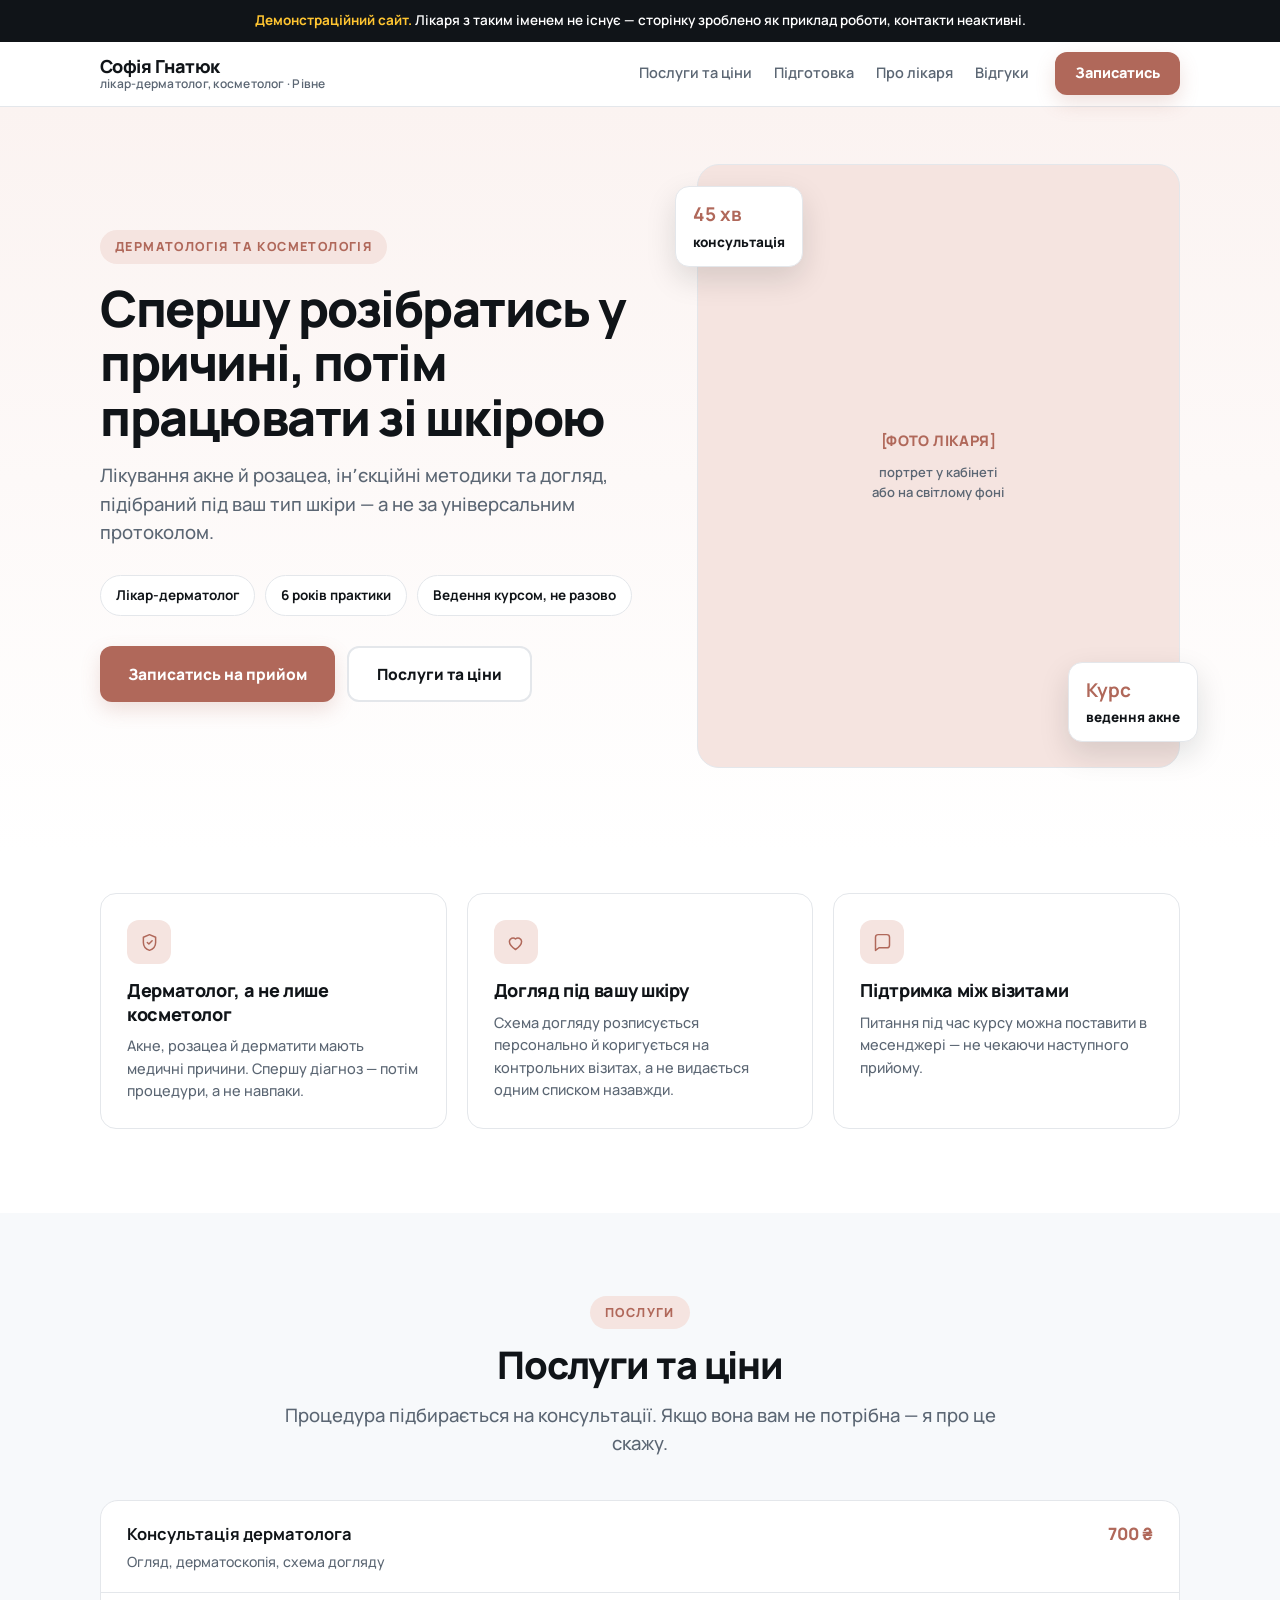
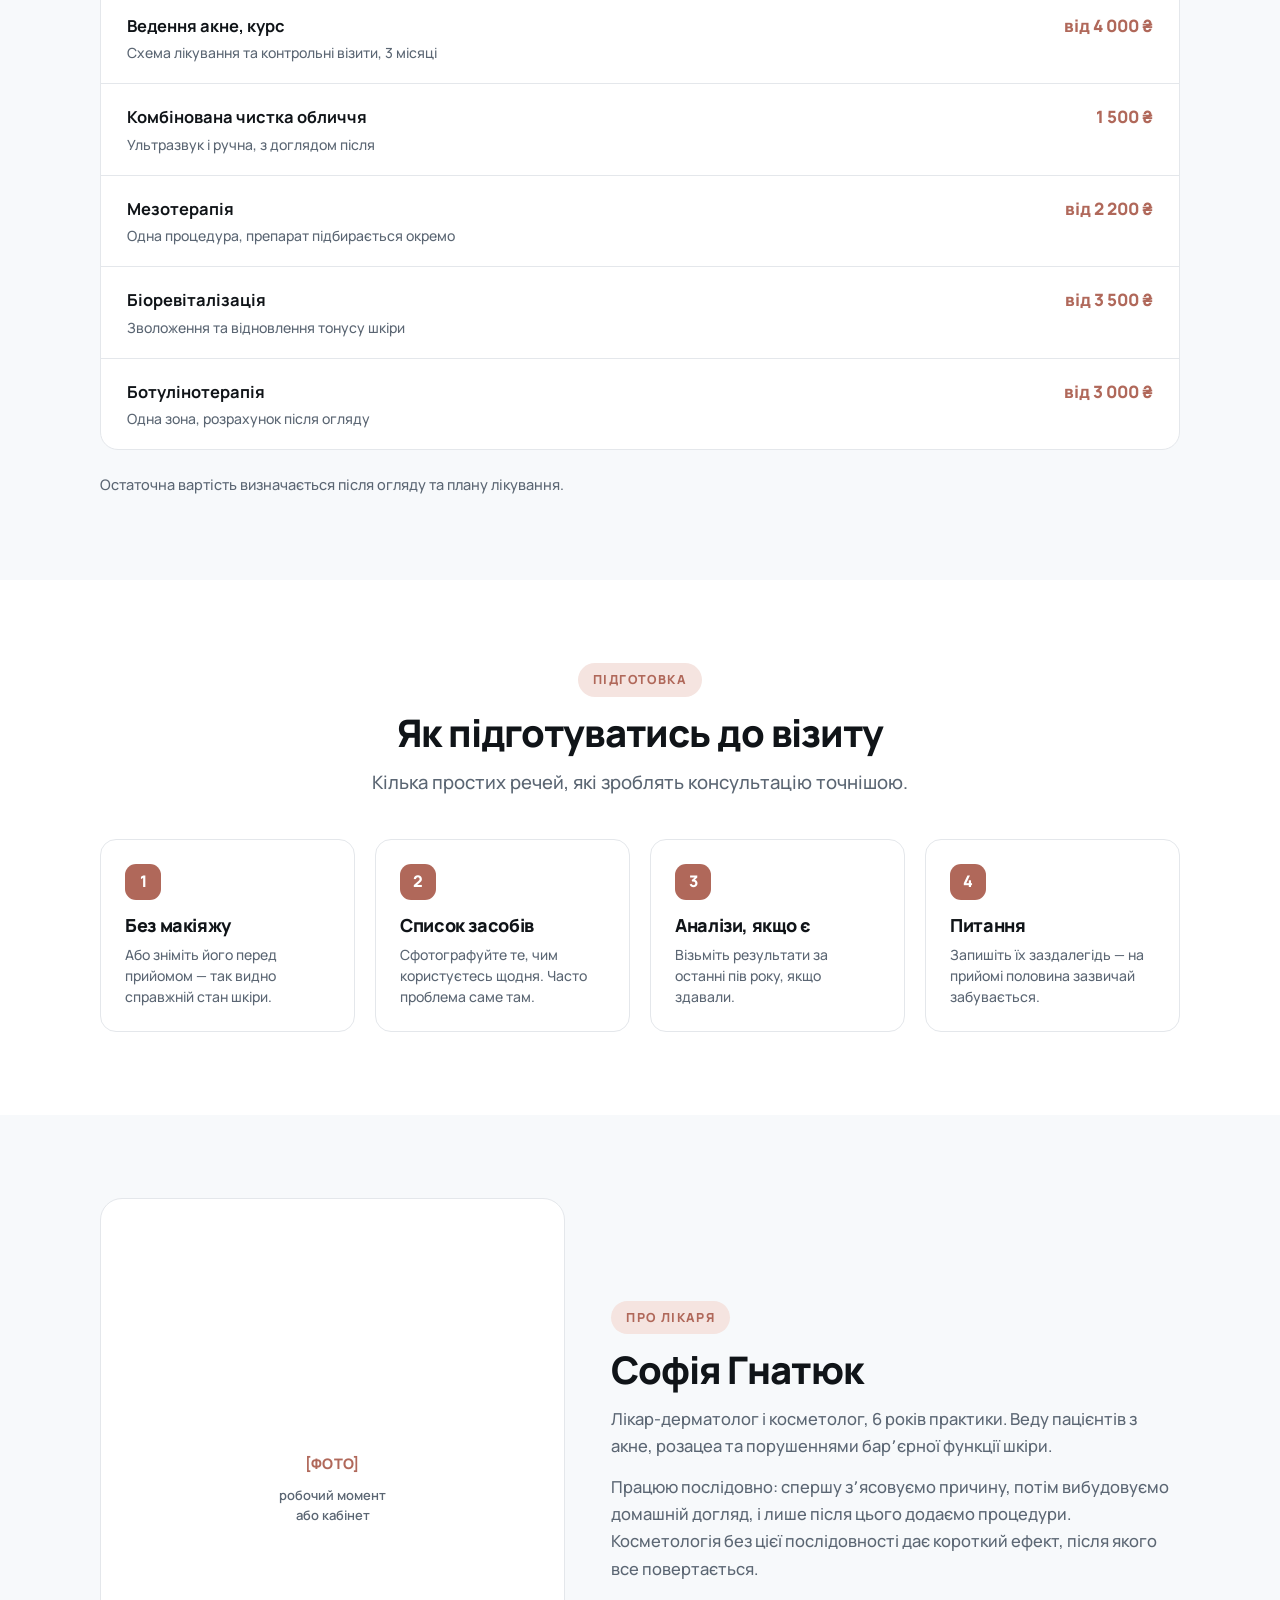
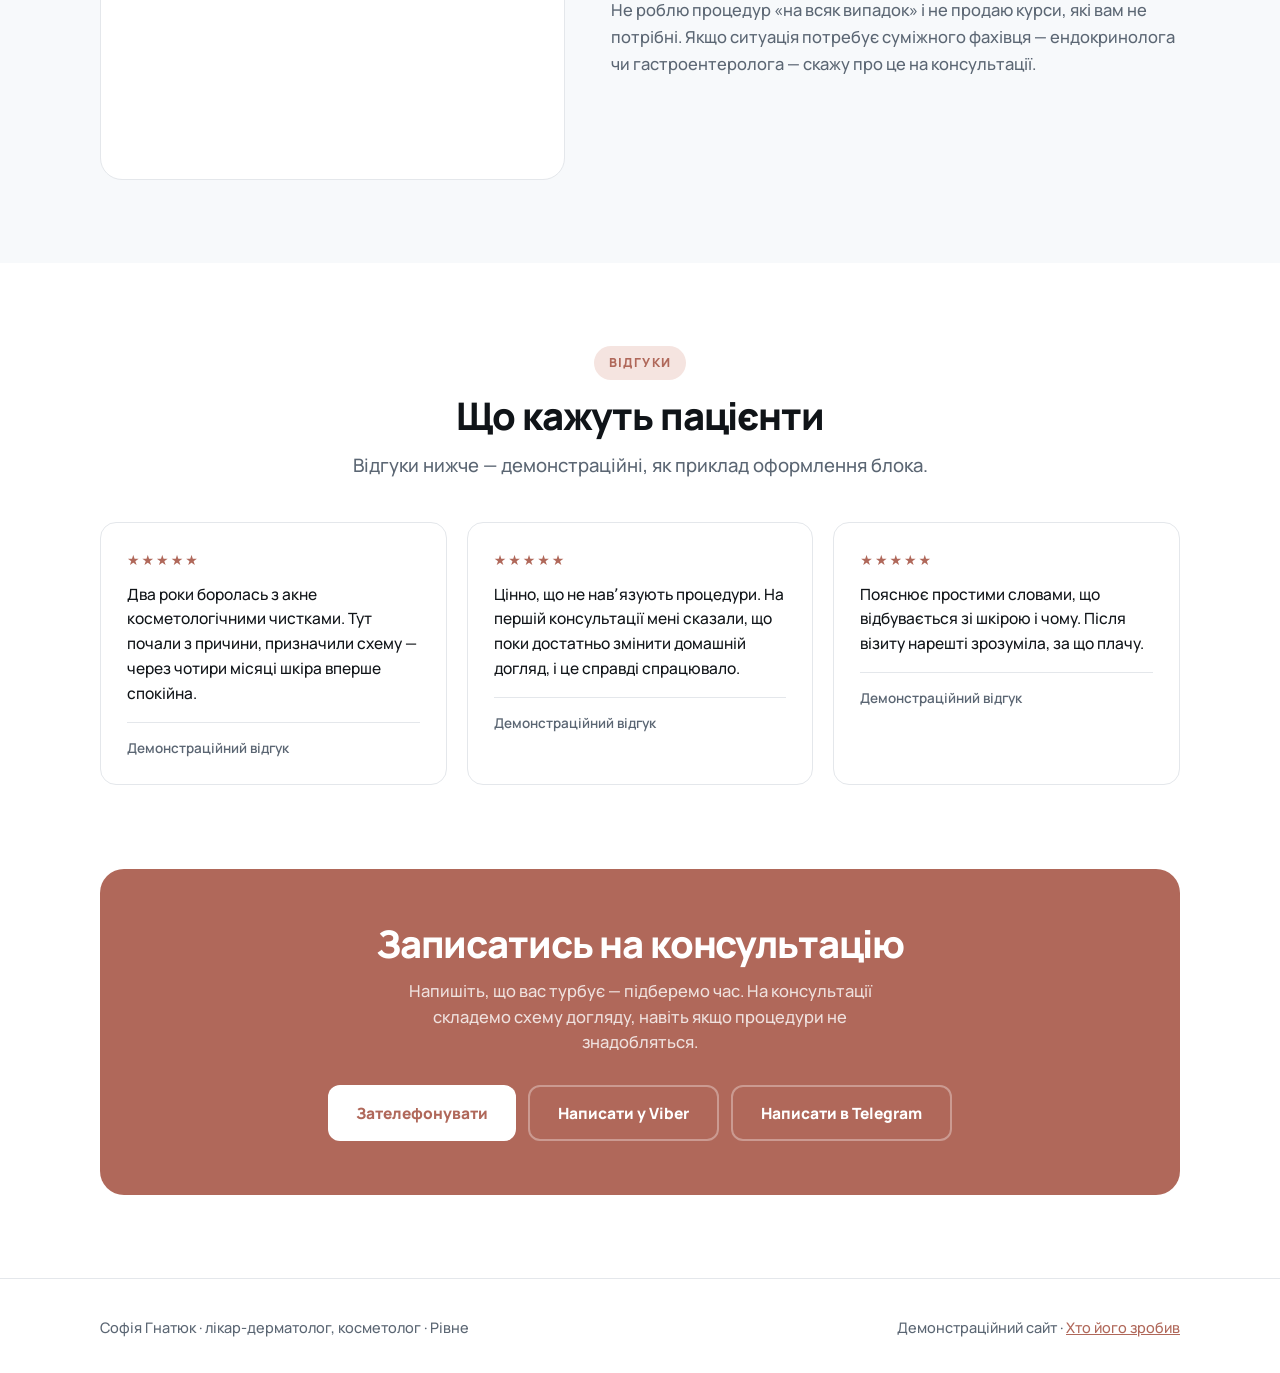
==== commit 280c0e3c: "Add files via upload" ====
--- a/kosmetolog.html
+++ b/kosmetolog.html
@@ -1,909 +1,231 @@
-<!DOCTYPE html>
+<!doctype html>
 <html lang="uk">
 <head>
 <meta charset="utf-8">
 <meta name="viewport" content="width=device-width, initial-scale=1">
-
-<title>Софія Гнатюк — косметолог-дерматолог у Рівному</title>
-<meta name="description" content="Косметолог-дерматолог у Рівному. Акне, розацеа, пігментація, ін'єкційна косметологія. 9 років практики. Прозорі ціни, онлайн-запис із вибором дати й часу.">
-<link rel="canonical" href="https://sofia-hnatiuk.com.ua/">
-
+<title>Софія Гнатюк — лікар-дерматолог, косметолог, Рівне</title>
+<meta name="description" content="Дерматолог-косметолог Софія Гнатюк, Рівне. Лікування акне, інʼєкційна косметологія, догляд за шкірою. Послуги, ціни, запис.">
+<meta property="og:title" content="Софія Гнатюк — лікар-дерматолог, косметолог, Рівне">
+<meta property="og:description" content="Дерматолог-косметолог Софія Гнатюк, Рівне. Лікування акне, інʼєкційна косметологія, догляд за шкірою. Послуги, ціни, запис.">
 <meta property="og:type" content="website">
 <meta property="og:locale" content="uk_UA">
-<meta property="og:site_name" content="Софія Гнатюк — косметолог-дерматолог">
-<meta property="og:title" content="Софія Гнатюк — косметолог-дерматолог у Рівному">
-<meta property="og:description" content="Акне, розацеа, пігментація, ін'єкційна косметологія. 9 років практики. Онлайн-запис із вибором дати й часу.">
-<meta property="og:url" content="https://sofia-hnatiuk.com.ua/">
-<meta property="og:image" content="https://sofia-hnatiuk.com.ua/og.jpg">
-<meta name="twitter:card" content="summary_large_image">
-
-<meta name="theme-color" content="#F3EFE9">
-<link rel="icon" href="data:image/svg+xml,<svg xmlns='http://www.w3.org/2000/svg' viewBox='0 0 100 100'><rect width='100' height='100' rx='24' fill='%234F6249'/><text y='.87em' x='50%25' text-anchor='middle' font-size='54' font-family='Georgia,serif' fill='%23F3EFE9'>С</text></svg>">
-
+<link rel="icon" href="data:image/svg+xml,%3Csvg xmlns='http://www.w3.org/2000/svg' viewBox='0 0 32 32'%3E%3Ccircle cx='16' cy='16' r='10' fill='%23B0685A'/%3E%3C/svg%3E">
 <link rel="preconnect" href="https://fonts.googleapis.com">
 <link rel="preconnect" href="https://fonts.gstatic.com" crossorigin>
-<link rel="stylesheet" href="https://fonts.googleapis.com/css2?family=Prata&family=Karla:wght@400;500;600;700&display=swap">
-
-<script type="application/ld+json">
-{
-  "@context": "https://schema.org",
-  "@type": "MedicalBusiness",
-  "name": "Софія Гнатюк — косметолог-дерматолог",
-  "description": "Косметолог-дерматолог у Рівному. Акне, розацеа, пігментація, ін'єкційна косметологія.",
-  "url": "https://sofia-hnatiuk.com.ua/",
-  "telephone": "+380671234567",
-  "priceRange": "600–7500 UAH",
-  "address": {
-    "@type": "PostalAddress",
-    "streetAddress": "вул. Соборна, 210",
-    "addressLocality": "Рівне",
-    "addressRegion": "Рівненська область",
-    "postalCode": "33000",
-    "addressCountry": "UA"
-  },
-  "geo": { "@type": "GeoCoordinates", "latitude": 50.6199, "longitude": 26.2516 },
-  "openingHoursSpecification": [
-    { "@type": "OpeningHoursSpecification",
-      "dayOfWeek": ["Monday","Tuesday","Wednesday","Thursday","Friday"],
-      "opens": "09:00", "closes": "19:00" },
-    { "@type": "OpeningHoursSpecification",
-      "dayOfWeek": "Saturday", "opens": "10:00", "closes": "15:00" }
-  ],
-  "medicalSpecialty": "Dermatology",
-  "employee": {
-    "@type": "Physician",
-    "name": "Софія Гнатюк",
-    "medicalSpecialty": "Dermatology",
-    "alumniOf": { "@type": "CollegeOrUniversity", "name": "Львівський національний медичний університет імені Данила Галицького" }
+<link rel="stylesheet" href="https://fonts.googleapis.com/css2?family=Manrope:wght@500;600;700;800&display=swap">
+<style>
+  :root{--ink:#101418;--muted:#5B6673;--line:#E4E7EB;--surface:#F7F9FB;
+    --a:#B0685A;--a-dark:#B0685ACC;--tint:#FBF3F1;--soft:#F5E4E0;--wrap:1120px;}
+  *{box-sizing:border-box;}
+  html{scroll-behavior:smooth;-webkit-text-size-adjust:100%;}
+  body{margin:0;background:#fff;color:var(--ink);font-family:'Manrope',system-ui,-apple-system,sans-serif;font-weight:500;line-height:1.55;-webkit-font-smoothing:antialiased;}
+  a{color:var(--a);}
+  .wrap{max-width:var(--wrap);margin:0 auto;padding:0 20px;}
+  section{padding:clamp(52px,6.5vw,86px) 0;}
+  h1,h2,h3{margin:0;letter-spacing:-.03em;font-weight:800;line-height:1.09;}
+  h1{font-size:clamp(31px,5vw,50px);}
+  h2{font-size:clamp(25px,3.6vw,38px);}
+  h3{font-size:18px;letter-spacing:-.02em;line-height:1.3;}
+  p{margin:0;}
+  .sub{color:var(--muted);font-size:clamp(16px,1.9vw,18.5px);}
+  .center{text-align:center;}
+  .center .sub{max-width:60ch;margin:15px auto 0;}
+  .tag{display:inline-block;padding:7px 15px;border-radius:999px;background:var(--soft);color:var(--a);font-size:12.5px;font-weight:800;letter-spacing:1.4px;text-transform:uppercase;}
+  .demo-bar{background:#101418;color:#fff;font-size:13.5px;font-weight:600;padding:11px 20px;text-align:center;line-height:1.45;}
+  .demo-bar b{color:#FFC531;}
+  header{position:sticky;top:0;z-index:30;background:rgba(255,255,255,.94);backdrop-filter:saturate(180%) blur(12px);border-bottom:1px solid var(--line);}
+  .nav{display:flex;align-items:center;gap:26px;height:64px;}
+  .logo{font-weight:800;font-size:18px;letter-spacing:-.03em;color:var(--ink);text-decoration:none;line-height:1.15;}
+  .logo span{display:block;font-size:12px;font-weight:600;color:var(--muted);letter-spacing:.02em;}
+  .menu{display:flex;gap:22px;margin-left:auto;}
+  .menu a{color:var(--muted);text-decoration:none;font-size:14.5px;font-weight:600;}
+  .menu a:hover{color:var(--ink);}
+  .nav .btn{padding:10px 20px;min-height:0;font-size:14.5px;}
+  .btn{display:inline-flex;align-items:center;justify-content:center;gap:9px;min-height:52px;padding:14px 28px;border-radius:12px;font-weight:800;font-size:15.5px;text-decoration:none;transition:.15s;}
+  .btn-a{background:var(--a);color:#fff;box-shadow:0 8px 20px #B0685A33;}
+  .btn-a:hover{filter:brightness(.92);color:#fff;}
+  .btn-line{border:2px solid var(--line);background:#fff;color:var(--ink);}
+  .btn-line:hover{border-color:var(--a);color:var(--a);}
+  .btns{display:flex;flex-wrap:wrap;gap:12px;margin-top:30px;}
+  .hero{background:linear-gradient(180deg,var(--tint),#fff);padding-top:clamp(38px,4.5vw,60px);}
+  .hero-grid{display:grid;grid-template-columns:1.06fr .94fr;gap:52px;align-items:center;}
+  .hero h1{margin:17px 0 17px;}
+  .hero .sub{max-width:44ch;}
+  .facts{display:flex;flex-wrap:wrap;gap:10px;margin-top:28px;}
+  .fact{padding:9px 15px;border-radius:999px;background:#fff;border:1px solid var(--line);font-size:13.5px;font-weight:700;}
+  .art{position:relative;}
+  .portrait{aspect-ratio:4/5;border-radius:22px;background:var(--soft);border:1px solid var(--line);display:flex;flex-direction:column;align-items:center;justify-content:center;gap:9px;text-align:center;padding:26px;}
+  .portrait .ph{font-size:14.5px;font-weight:800;color:var(--a);letter-spacing:.4px;}
+  .portrait .ph2{font-size:13px;font-weight:600;color:var(--muted);}
+  .badge{position:absolute;background:#fff;border:1px solid var(--line);border-radius:14px;padding:13px 17px;box-shadow:0 12px 30px rgba(16,20,24,.13);font-size:13.5px;font-weight:800;}
+  .badge b{color:var(--a);display:block;font-size:19px;margin-bottom:2px;}
+  .b1{top:22px;left:-22px;}
+  .b2{bottom:26px;right:-18px;}
+  .grid3{display:grid;grid-template-columns:repeat(3,minmax(0,1fr));gap:20px;margin-top:42px;}
+  .grid2{display:grid;grid-template-columns:repeat(2,minmax(0,1fr));gap:20px;margin-top:42px;}
+  .card{padding:26px;border:1px solid var(--line);border-radius:16px;background:#fff;}
+  .card p{margin-top:9px;color:var(--muted);font-size:14.5px;line-height:1.55;}
+  .ico{width:44px;height:44px;border-radius:12px;background:var(--soft);color:var(--a);display:flex;align-items:center;justify-content:center;margin-bottom:15px;}
+  .price-list{margin-top:42px;border:1px solid var(--line);border-radius:18px;overflow:hidden;}
+  .row{display:flex;gap:20px;align-items:baseline;padding:20px 26px;border-bottom:1px solid var(--line);}
+  .row:last-child{border-bottom:none;}
+  .row .n{font-weight:700;font-size:16.5px;flex:1;}
+  .row .n span{display:block;color:var(--muted);font-size:14px;font-weight:500;margin-top:4px;line-height:1.5;}
+  .row .p{font-weight:800;font-size:17px;color:var(--a);white-space:nowrap;}
+  .steps{display:grid;grid-template-columns:repeat(4,minmax(0,1fr));gap:20px;margin-top:42px;}
+  .step{padding:24px;border-radius:16px;background:#fff;border:1px solid var(--line);}
+  .step .n{width:36px;height:36px;border-radius:11px;background:var(--a);color:#fff;font-weight:800;display:flex;align-items:center;justify-content:center;margin-bottom:14px;}
+  .step p{color:var(--muted);font-size:14px;margin-top:7px;line-height:1.5;}
+  .rev{padding:26px;border-radius:16px;background:#fff;border:1px solid var(--line);}
+  .rev p{font-size:15.5px;line-height:1.6;}
+  .rev .who{margin-top:16px;padding-top:15px;border-top:1px solid var(--line);font-size:13.5px;color:var(--muted);font-weight:600;}
+  .stars{color:var(--a);letter-spacing:2px;font-size:14px;margin-bottom:11px;}
+  .about-g{display:grid;grid-template-columns:.9fr 1.1fr;gap:46px;align-items:center;}
+  .about-g p{color:var(--muted);font-size:16.5px;margin-top:14px;line-height:1.65;}
+  .band{background:var(--a);border-radius:24px;padding:clamp(34px,4.6vw,54px);color:#fff;text-align:center;}
+  .band h2{color:#fff;}
+  .band p{color:#ffffffcc;margin-top:14px;font-size:16.5px;max-width:52ch;margin-left:auto;margin-right:auto;}
+  .band .btns{justify-content:center;}
+  .band .btn-w{background:#fff;color:var(--a);}
+  .band .btn-o{border:2px solid #ffffff55;color:#fff;}
+  footer{border-top:1px solid var(--line);padding:38px 0 34px;color:var(--muted);font-size:14.5px;}
+  .foot{display:flex;flex-wrap:wrap;gap:14px 26px;justify-content:space-between;align-items:center;}
+  @media (max-width:900px){
+    .hero-grid,.about-g{grid-template-columns:1fr;gap:34px;}
+    .grid3,.steps{grid-template-columns:repeat(2,minmax(0,1fr));}
+    .menu{display:none;}
+    .b1,.b2{display:none;}
+    .portrait{max-width:340px;}
   }
-}
-</script>
-
-<style>
-:root{
-  --sand:#F3EFE9;
-  --paper:#FFFFFF;
-  --paper-2:#FAF7F2;
-  --ink:#241F1B;
-  --body:#665C54;
-  --faint:#6E6259;
-  --sage:#4F6249;
-  --sage-deep:#3B4A36;
-  --sage-soft:#E5EAE1;
-  --gold:#8E7038;
-  --rule:#E2DACE;
-  --rule-2:#C9BDAD;
-  --serif:"Prata",Georgia,"Times New Roman",serif;
-  --sans:"Karla","Helvetica Neue",Arial,sans-serif;
-  --shadow:0 1px 2px rgba(36,31,27,.04),0 10px 34px rgba(36,31,27,.08);
-  --shadow-lg:0 2px 6px rgba(36,31,27,.06),0 28px 64px rgba(36,31,27,.13);
-}
-
-*{box-sizing:border-box}
-html{scroll-behavior:smooth}
-body{
-  margin:0;background:var(--sand);color:var(--ink);
-  font-family:var(--sans);font-size:17px;line-height:1.62;
-  -webkit-font-smoothing:antialiased;overflow-x:hidden;
-}
-img{max-width:100%;height:auto;display:block}
-svg{display:block}
-a{color:inherit}
-button{font-family:inherit}
-:focus-visible{outline:2.5px solid var(--sage);outline-offset:3px;border-radius:3px}
-
-.shell{max-width:1160px;margin:0 auto;padding:0 22px}
-section{padding:clamp(56px,7vw,94px) 0}
-
-h1,h2,h3{font-family:var(--serif);font-weight:400;letter-spacing:-.008em;text-wrap:balance;margin:0}
-h1{font-size:clamp(2.05rem,4.3vw,3.1rem);line-height:1.1}
-h2{font-size:clamp(1.7rem,3.7vw,2.5rem);line-height:1.16}
-h3{font-size:1.18rem;line-height:1.3}
-
-.eyebrow{
-  font-family:var(--sans);font-size:12.5px;font-weight:700;letter-spacing:.19em;
-  text-transform:uppercase;color:var(--sage);margin:0;
-}
-.sec-head{display:flex;flex-direction:column;gap:13px;margin-bottom:40px;max-width:58ch}
-.sec-head p{margin:0;color:var(--body);font-size:17px}
-
-/* reveal */
-.js .rv{opacity:0;transform:translateY(18px);transition:opacity .7s cubic-bezier(.2,.7,.3,1),transform .7s cubic-bezier(.2,.7,.3,1)}
-.rv.in{opacity:1;transform:none}
-@media (prefers-reduced-motion:reduce){
-  html{scroll-behavior:auto}
-  .rv{opacity:1;transform:none;transition:none}
-  *,*::before,*::after{animation-duration:.001ms!important;transition-duration:.001ms!important}
-}
-
-/* buttons */
-.btn{
-  display:inline-flex;align-items:center;justify-content:center;gap:9px;
-  font-size:16px;font-weight:700;padding:15px 27px;border-radius:2px;
-  text-decoration:none;border:1.5px solid transparent;cursor:pointer;
-  transition:background .18s ease,border-color .18s ease,color .18s ease,transform .18s ease;
-  white-space:nowrap;letter-spacing:.005em;
-}
-.btn-primary{background:var(--sage);color:#fff}
-.btn-primary:hover{background:var(--sage-deep);transform:translateY(-1px)}
-.btn-ghost{background:transparent;color:var(--ink);border-color:var(--rule-2)}
-.btn-ghost:hover{border-color:var(--sage);color:var(--sage)}
-.btn svg{flex:none}
-
-/* ── topbar ── */
-.topbar{background:var(--sage-deep);color:#E4EBE1;font-size:14px;font-weight:500}
-.topbar .shell{display:flex;flex-wrap:wrap;gap:5px 26px;justify-content:space-between;align-items:center;padding-top:9px;padding-bottom:9px}
-.topbar a{color:#fff;font-weight:700;text-decoration:none}
-.topbar a:hover{text-decoration:underline}
-.pulse{width:7px;height:7px;border-radius:50%;background:#8FD3A8;display:inline-block;margin-right:8px}
-
-/* ── hero ── */
-.hero{padding:clamp(34px,5vw,64px) 0 clamp(44px,6vw,72px);position:relative;overflow:hidden}
-.hero::after{
-  content:"";position:absolute;top:-14%;right:-8%;width:52vw;height:52vw;max-width:660px;max-height:660px;
-  background:radial-gradient(circle,rgba(79,98,73,.10) 0%,rgba(79,98,73,0) 68%);pointer-events:none;
-}
-.hero .shell{position:relative;z-index:1}
-.hero-grid{display:grid;grid-template-columns:1.08fr .92fr;gap:clamp(26px,4vw,58px);align-items:center}
-.hero-copy{display:flex;flex-direction:column;gap:19px;min-width:0}
-.hero-copy h1 em{font-style:italic;color:var(--sage)}
-.hero-lead{margin:0;font-size:clamp(1.02rem,1.7vw,1.13rem);line-height:1.6;color:var(--body);max-width:44ch}
-.cta-row{display:flex;flex-wrap:wrap;gap:11px}
-
-.facts{display:flex;flex-wrap:wrap;gap:0;margin-top:6px;border-top:1px solid var(--rule);padding-top:19px}
-.fact{padding-right:24px;margin-right:24px;border-right:1px solid var(--rule)}
-.fact:last-child{border-right:none;padding-right:0;margin-right:0}
-.fact b{display:block;font-family:var(--serif);font-size:1.7rem;line-height:1;color:var(--sage);font-variant-numeric:tabular-nums}
-.fact span{display:block;font-size:13px;font-weight:600;color:var(--faint);margin-top:7px}
-
-.hero-art{position:relative;min-width:0}
-.hero-art .frame{
-  position:relative;border-radius:230px 230px 6px 6px;overflow:hidden;
-  aspect-ratio:4/5;box-shadow:var(--shadow-lg);background:var(--paper);
-}
-.hero-art .frame svg{width:100%;height:100%}
-.badge{
-  position:absolute;left:-16px;bottom:34px;z-index:3;background:var(--paper);
-  border:1px solid var(--rule);border-radius:3px;padding:13px 17px;box-shadow:var(--shadow);
-  display:flex;align-items:center;gap:11px;
-}
-.badge b{display:block;font-size:14px;font-weight:700;line-height:1.2}
-.badge span{display:block;font-size:12.5px;color:var(--faint);font-weight:600}
-.badge .ic{width:32px;height:32px;border-radius:50%;background:var(--sage-soft);display:grid;place-items:center;flex:none}
-
-/* ── strip ── */
-.strip{background:var(--sage-deep);color:#DBE5D8;padding:19px 0}
-.strip ul{list-style:none;margin:0;padding:0;display:flex;flex-wrap:wrap;gap:13px 34px;justify-content:center;font-size:15px;font-weight:600}
-.strip li{display:flex;align-items:center;gap:9px}
-
-/* ── band ── */
-.band{background:var(--paper);border-top:1px solid var(--rule);border-bottom:1px solid var(--rule)}
-
-/* ── services ── */
-.svc{display:grid;grid-template-columns:repeat(auto-fit,minmax(272px,1fr));gap:14px}
-.svc-card{
-  background:var(--paper);border:1px solid var(--rule);border-radius:4px;padding:26px 24px;
-  display:flex;flex-direction:column;gap:10px;transition:border-color .18s ease,transform .18s ease,box-shadow .18s ease;
-}
-.band .svc-card{background:var(--paper-2)}
-.svc-card:hover{border-color:var(--sage);transform:translateY(-2px);box-shadow:var(--shadow)}
-.svc-card p{margin:0;font-size:16px;color:var(--body);line-height:1.56;flex:1}
-.price{display:flex;align-items:baseline;gap:8px;padding-top:14px;border-top:1px dashed var(--rule-2)}
-.price b{font-family:var(--serif);font-size:1.26rem;color:var(--sage);font-variant-numeric:tabular-nums}
-.price span{font-size:13px;color:var(--faint);font-weight:600}
-.note{
-  margin:24px 0 0;padding:17px 21px;background:var(--sage-soft);border-left:3px solid var(--sage);
-  font-size:16px;line-height:1.56;color:#2F3B2B;max-width:74ch;
-}
-
-/* ── gallery ── */
-.gal{display:grid;grid-template-columns:repeat(auto-fit,minmax(210px,1fr));gap:12px}
-.gal button{
-  border:1px solid var(--rule);border-radius:4px;overflow:hidden;padding:0;background:var(--paper);
-  cursor:pointer;position:relative;display:block;transition:transform .2s ease,box-shadow .2s ease;
-}
-.gal button:hover{transform:translateY(-3px);box-shadow:var(--shadow)}
-.gal .art{aspect-ratio:1/1.16}
-.gal .art svg{width:100%;height:100%}
-.gal .cap{
-  padding:13px 15px 15px;text-align:left;border-top:1px solid var(--rule);
-  font-size:15px;font-weight:700;color:var(--ink);
-}
-.gal .cap small{display:block;font-size:13px;font-weight:500;color:var(--faint);margin-top:3px}
-
-.lightbox{
-  position:fixed;inset:0;z-index:200;background:rgba(28,24,21,.9);
-  display:none;align-items:center;justify-content:center;padding:26px;
-}
-.lightbox.on{display:flex}
-.lightbox .inner{max-width:560px;width:100%;background:var(--paper);border-radius:5px;overflow:hidden}
-.lightbox .art{aspect-ratio:1/1.02;background:var(--paper-2)}
-.lightbox .art svg{width:100%;height:100%}
-.lightbox .txt{padding:22px 24px 26px}
-.lightbox h3{margin-bottom:8px}
-.lightbox p{margin:0;font-size:16px;color:var(--body);line-height:1.6}
-.lightbox .x{
-  position:absolute;top:18px;right:20px;width:44px;height:44px;border-radius:50%;
-  background:rgba(255,255,255,.14);border:none;color:#fff;font-size:22px;cursor:pointer;line-height:1;
-}
-.lightbox .x:hover{background:rgba(255,255,255,.26)}
-
-/* ── reviews carousel ── */
-.rev-top{display:flex;justify-content:space-between;align-items:flex-end;gap:20px;margin-bottom:26px;flex-wrap:wrap}
-.rev-nav{display:flex;gap:9px}
-.rev-nav button{
-  width:46px;height:46px;border-radius:50%;border:1.5px solid var(--rule-2);background:transparent;
-  cursor:pointer;display:grid;place-items:center;color:var(--ink);transition:border-color .16s,color .16s,background .16s;
-}
-.rev-nav button:hover{border-color:var(--sage);color:var(--sage);background:var(--paper)}
-.rev-track{
-  display:grid;grid-auto-flow:column;grid-auto-columns:minmax(288px,1fr);gap:14px;
-  overflow-x:auto;scroll-snap-type:x mandatory;scroll-behavior:smooth;
-  padding-bottom:8px;scrollbar-width:thin;
-  width:100%;max-width:100%;min-width:0;
-}
-.rev-card{
-  scroll-snap-align:start;background:var(--paper);border:1px solid var(--rule);border-radius:4px;
-  padding:24px 22px;display:flex;flex-direction:column;gap:14px;
-}
-.band .rev-card{background:var(--paper-2)}
-.stars{display:flex;gap:3px}
-.stars svg{width:15px;height:15px}
-.rev-card q{font-family:var(--serif);font-size:1.02rem;line-height:1.6;color:var(--ink);quotes:"«" "»"}
-.who{display:flex;align-items:center;gap:11px;margin-top:auto}
-.av{width:38px;height:38px;border-radius:50%;background:var(--sage-soft);display:grid;place-items:center;flex:none;font-family:var(--serif);font-size:16px;color:var(--sage)}
-.who b{display:block;font-size:14px;font-weight:700}
-.who span{display:block;font-size:14px;color:var(--faint);font-weight:500}
-
-/* ── faq ── */
-.faq{max-width:790px}
-details{border-bottom:1px solid var(--rule)}
-details:first-of-type{border-top:1px solid var(--rule)}
-summary{cursor:pointer;list-style:none;padding:21px 42px 21px 0;position:relative;font-family:var(--serif);font-size:1.16rem;line-height:1.34;transition:color .15s}
-summary::-webkit-details-marker{display:none}
-summary:hover{color:var(--sage)}
-summary::after{content:"";position:absolute;right:7px;top:50%;width:10px;height:10px;border-right:2px solid var(--faint);border-bottom:2px solid var(--faint);transform:translateY(-70%) rotate(45deg);transition:transform .2s}
-details[open] summary::after{transform:translateY(-30%) rotate(225deg)}
-details .a{margin:0 0 23px;font-size:16.5px;line-height:1.66;color:var(--body);max-width:64ch}
-
-/* ── booking ── */
-#zapys{background:var(--sage-deep);color:#E2EBDF}
-#zapys h2,#zapys h3{color:#fff}
-#zapys .eyebrow{color:#9FCFA8}
-.book{display:grid;grid-template-columns:.92fr 1.08fr;gap:clamp(28px,4.5vw,56px);align-items:start}
-.book>*{min-width:0;max-width:100%}
-.book-copy p{color:#BFD0BC;font-size:17px;line-height:1.65;margin:0 0 20px;max-width:42ch}
-.book-alt{display:flex;flex-direction:column;gap:13px;margin-top:26px;padding-top:24px;border-top:1px solid rgba(255,255,255,.15)}
-.book-alt a{display:inline-flex;align-items:center;gap:12px;text-decoration:none;font-size:16px;font-weight:600;color:#fff}
-.book-alt a:hover{color:#9FCFA8}
-.book-alt small{display:block;font-size:13px;color:#A6BCA4;font-weight:500;margin-top:1px}
-
-.bookbox{min-width:0;max-width:100%;background:var(--paper);border-radius:6px;padding:28px 26px;color:var(--ink);box-shadow:var(--shadow-lg)}
-.bookbox h3{color:var(--ink);margin-bottom:5px}
-.bookbox .sub{margin:0 0 20px;font-size:15.5px;color:var(--body)}
-
-.step-lbl{font-size:12px;font-weight:700;letter-spacing:.13em;text-transform:uppercase;color:var(--sage);margin:0 0 11px}
-.days{display:flex;gap:8px;overflow-x:auto;padding-bottom:7px;margin-bottom:19px;scrollbar-width:thin;min-width:0;max-width:100%}
-.day{
-  flex:none;min-width:66px;padding:11px 8px;border:1.5px solid var(--rule-2);border-radius:3px;
-  background:var(--paper-2);cursor:pointer;text-align:center;transition:border-color .15s,background .15s,color .15s;
-}
-.day:hover{border-color:var(--sage)}
-.day.sel{background:var(--sage);border-color:var(--sage);color:#fff}
-.day .dw{display:block;font-size:12px;font-weight:700;text-transform:uppercase;letter-spacing:.05em;opacity:.75}
-.day .dd{display:block;font-family:var(--serif);font-size:1.22rem;line-height:1.2;margin-top:3px}
-.day .dm{display:block;font-size:11.5px;font-weight:600;opacity:.75}
-
-.slots{display:grid;grid-template-columns:repeat(auto-fill,minmax(84px,1fr));gap:8px;margin-bottom:20px}
-.slot{
-  padding:11px 6px;border:1.5px solid var(--rule-2);border-radius:3px;background:var(--paper-2);
-  cursor:pointer;font-size:15px;font-weight:600;font-variant-numeric:tabular-nums;
-  transition:border-color .15s,background .15s,color .15s;
-}
-.slot:hover:not(:disabled){border-color:var(--sage)}
-.slot.sel{background:var(--sage);border-color:var(--sage);color:#fff}
-.slot:disabled{opacity:.34;cursor:not-allowed;text-decoration:line-through}
-
-label{display:flex;flex-direction:column;gap:7px;font-size:13.5px;font-weight:700;color:var(--ink);margin-bottom:13px}
-input{
-  font-family:var(--sans);font-size:16px;padding:14px 15px;border-radius:3px;
-  border:1.5px solid var(--rule-2);background:var(--paper-2);color:var(--ink);width:100%;
-  transition:border-color .15s,background .15s;
-}
-input::placeholder{color:#8C8078}
-input:focus{outline:none;border-color:var(--sage);background:#fff}
-.hp{position:absolute;left:-9999px;width:1px;height:1px;overflow:hidden}
-.bookbox .btn-primary{width:100%;margin-top:4px}
-.fine{margin:12px 0 0;font-size:13.5px;color:var(--faint);line-height:1.5;text-align:center}
-.err{margin:0 0 12px;font-size:14px;font-weight:600;color:#A33A22}
-.pick-sum{
-  margin:0 0 16px;padding:12px 15px;background:var(--sage-soft);border-radius:3px;
-  font-size:15px;font-weight:600;color:#2F3B2B;display:none;
-}
-.pick-sum.on{display:block}
-
-/* ── footer ── */
-footer{padding:54px 0 128px;border-top:1px solid var(--rule)}
-.foot{display:grid;grid-template-columns:1.3fr 1fr 1fr;gap:30px}
-.foot h4{font-size:11.5px;font-weight:700;letter-spacing:.16em;text-transform:uppercase;color:var(--faint);margin:0 0 13px}
-.foot p,.foot a{margin:0 0 7px;font-size:16px;color:var(--body);text-decoration:none;line-height:1.55;display:block}
-.foot a:hover{color:var(--sage)}
-.foot .nm{font-family:var(--serif);font-size:1.4rem;color:var(--ink);margin-bottom:9px}
-.disclaimer{margin-top:36px;padding:18px 21px;border:1px dashed var(--rule-2);border-radius:4px;font-size:13px;line-height:1.62;color:var(--faint);max-width:86ch}
-.disclaimer b{color:var(--body);font-weight:700}
-
-/* ── sticky ── */
-.sticky{
-  position:fixed;left:0;right:0;bottom:0;z-index:80;display:none;gap:9px;
-  padding:10px 12px calc(10px + env(safe-area-inset-bottom));
-  background:rgba(243,239,233,.95);backdrop-filter:blur(12px);border-top:1px solid var(--rule-2);
-}
-.sticky .btn{flex:1;padding:14px 10px}
-
-@media (max-width:960px){
-  .hero-grid{grid-template-columns:1fr;gap:34px}
-  .hero-art{max-width:400px;margin:0 auto;width:100%}
-  .book{grid-template-columns:1fr;gap:32px}
-}
-@media (max-width:700px){
-  body{font-size:16.5px}
-  .sticky{display:flex}
-  .foot{grid-template-columns:1fr;gap:24px}
-  .fact{padding-right:17px;margin-right:17px}
-  .fact b{font-size:1.45rem}
-  .badge{left:auto;right:12px;bottom:14px}
-  .rev-nav{display:none}
-}
-</style>
-<script>document.documentElement.classList.add('js')</script>
+  @media (max-width:600px){
+    .grid3,.grid2,.steps{grid-template-columns:1fr;}
+    .btn{width:100%;}
+    .btns{flex-direction:column;}
+    .row{flex-direction:column;gap:7px;}
+  }</style>
 </head>
 <body>
 
-<div class="topbar">
-  <div class="shell">
-    <span><i class="pulse"></i>Пн–Пт 9:00–19:00 · Сб 10:00–15:00</span>
-    <span>Рівне, вул. Соборна 210 · <a href="tel:+380671234567">+38 067 123 45 67</a></span>
-  </div>
-</div>
-
-<!-- ═══ HERO ═══ -->
-<header class="hero">
-  <div class="shell">
-    <div class="hero-grid">
-      <div class="hero-copy rv">
-        <p class="eyebrow">Косметолог-дерматолог · Рівне</p>
-        <h1>Софія Гнатюк.<br>Спершу <em>діагноз</em>, потім процедури.</h1>
-        <p class="hero-lead">Акне, розацеа, пігментація, вікові зміни. Я дерматолог за освітою, тому починаю з причини стану шкіри — а не з прайсу процедур.</p>
-
-        <div class="cta-row">
-          <a class="btn btn-primary" href="#zapys">
-            <svg width="17" height="17" viewBox="0 0 24 24" fill="none" stroke="currentColor" stroke-width="2.2" stroke-linecap="round"><path d="M8 2v4M16 2v4M3 10h18"/><rect x="3" y="4" width="18" height="18" rx="2"/></svg>
-            Обрати дату й час
-          </a>
-          <a class="btn btn-ghost" href="tel:+380671234567">
-            <svg width="17" height="17" viewBox="0 0 24 24" fill="none" stroke="currentColor" stroke-width="2.2" stroke-linecap="round"><path d="M22 16.9v3a2 2 0 0 1-2.2 2 19.8 19.8 0 0 1-8.6-3.1 19.5 19.5 0 0 1-6-6A19.8 19.8 0 0 1 2.1 4.2 2 2 0 0 1 4.1 2h3a2 2 0 0 1 2 1.7c.1 1 .4 1.9.7 2.8a2 2 0 0 1-.5 2.1L8.1 9.9a16 16 0 0 0 6 6l1.3-1.2a2 2 0 0 1 2.1-.5c.9.3 1.8.6 2.8.7a2 2 0 0 1 1.7 2Z"/></svg>
-            Подзвонити
-          </a>
-        </div>
-
-        <div class="facts">
-          <div class="fact"><b>9</b><span>років практики</span></div>
-          <div class="fact"><b>2 800+</b><span>пацієнтів</span></div>
-          <div class="fact"><b>4</b><span>курси щороку</span></div>
-        </div>
+<div class="demo-bar"><b>Демонстраційний сайт.</b> Лікаря з таким іменем не існує — сторінку зроблено як приклад роботи, контакти неактивні.</div>
+
+<header>
+  <div class="wrap nav">
+    <a class="logo" href="#top">Софія Гнатюк<span>лікар-дерматолог, косметолог · Рівне</span></a>
+    <nav class="menu">
+      <a href="#services">Послуги та ціни</a>
+      <a href="#how">Підготовка</a>
+      <a href="#about">Про лікаря</a>
+      <a href="#reviews">Відгуки</a>
+    </nav>
+    <a class="btn btn-a" href="#zapys">Записатись</a>
+  </div>
+</header>
+
+<main id="top">
+
+<section class="hero">
+  <div class="wrap hero-grid">
+    <div>
+      <span class="tag">Дерматологія та косметологія</span>
+      <h1>Спершу розібратись у причині, потім працювати зі шкірою</h1>
+      <p class="sub">Лікування акне й розацеа, інʼєкційні методики та догляд, підібраний під ваш тип шкіри — а не за універсальним протоколом.</p>
+      <div class="facts"><span class="fact">Лікар-дерматолог</span><span class="fact">6 років практики</span><span class="fact">Ведення курсом, не разово</span></div>
+      <div class="btns">
+        <a class="btn btn-a" href="#zapys">Записатись на прийом</a>
+        <a class="btn btn-line" href="#services">Послуги та ціни</a>
       </div>
-
-      <div class="hero-art rv">
-        <div class="badge">
-          <span class="ic"><svg width="17" height="17" viewBox="0 0 24 24" fill="none" stroke="#4F6249" stroke-width="2.3" stroke-linecap="round" stroke-linejoin="round"><path d="M12 2 4 6v6c0 5 3.4 9.4 8 10 4.6-.6 8-5 8-10V6l-8-4Z"/><path d="m9 12 2 2 4-4"/></svg></span>
-          <div><b>Ліцензія МОЗ</b><span>Дерматовенерологія</span></div>
-        </div>
-        <div class="frame">
-          <!-- ЗАМІНА НА ФОТО КЛІЄНТА: видали <svg>…</svg> нижче і встав один рядок:
-               <img src="foto.jpg" alt="Софія Гнатюк, косметолог-дерматолог" style="width:100%;height:100%;object-fit:cover"> -->
-          <svg viewBox="0 0 400 500" role="img" aria-label="Абстрактна графіка: контурні лінії шкіри">
-            <defs>
-              <linearGradient id="fld" x1="0" y1="0" x2="0.35" y2="1">
-                <stop offset="0%" stop-color="#F7F4EE"/>
-                <stop offset="52%" stop-color="#EAEFE5"/>
-                <stop offset="100%" stop-color="#DCE4D6"/>
-              </linearGradient>
-              <radialGradient id="glow" cx="34%" cy="26%" r="72%">
-                <stop offset="0%" stop-color="#FFFFFF" stop-opacity=".85"/>
-                <stop offset="100%" stop-color="#FFFFFF" stop-opacity="0"/>
-              </radialGradient>
-              <filter id="grain"><feTurbulence type="fractalNoise" baseFrequency="0.82" numOctaves="3"/>
-                <feColorMatrix type="saturate" values="0"/></filter>
-            </defs>
-            <rect width="400" height="500" fill="url(#fld)"/>
-            <rect width="400" height="500" fill="url(#glow)"/>
-            <g>
-              <ellipse cx="200" cy="238" rx="34" ry="44" fill="none" stroke="#4F6249" stroke-opacity="0.55" stroke-width="2.40" transform="rotate(-16.0 200 238)"/>
-              <ellipse cx="200" cy="238" rx="43" ry="56" fill="none" stroke="#4F6249" stroke-opacity="0.52" stroke-width="2.32" transform="rotate(-13.9 200 238)"/>
-              <ellipse cx="200" cy="238" rx="53" ry="68" fill="none" stroke="#4F6249" stroke-opacity="0.49" stroke-width="2.24" transform="rotate(-11.7 200 238)"/>
-              <ellipse cx="200" cy="238" rx="62" ry="80" fill="none" stroke="#4F6249" stroke-opacity="0.46" stroke-width="2.16" transform="rotate(-9.6 200 238)"/>
-              <ellipse cx="200" cy="238" rx="72" ry="92" fill="none" stroke="#4F6249" stroke-opacity="0.44" stroke-width="2.09" transform="rotate(-7.4 200 238)"/>
-              <ellipse cx="200" cy="238" rx="81" ry="104" fill="none" stroke="#4F6249" stroke-opacity="0.41" stroke-width="2.01" transform="rotate(-5.3 200 238)"/>
-              <ellipse cx="200" cy="238" rx="91" ry="116" fill="none" stroke="#4F6249" stroke-opacity="0.38" stroke-width="1.93" transform="rotate(-3.1 200 238)"/>
-              <ellipse cx="200" cy="238" rx="100" ry="128" fill="none" stroke="#4F6249" stroke-opacity="0.35" stroke-width="1.85" transform="rotate(-1.0 200 238)"/>
-              <ellipse cx="200" cy="238" rx="109" ry="140" fill="none" stroke="#4F6249" stroke-opacity="0.32" stroke-width="1.77" transform="rotate(1.1 200 238)"/>
-              <ellipse cx="200" cy="238" rx="119" ry="152" fill="none" stroke="#4F6249" stroke-opacity="0.29" stroke-width="1.69" transform="rotate(3.3 200 238)"/>
-              <ellipse cx="200" cy="238" rx="128" ry="164" fill="none" stroke="#4F6249" stroke-opacity="0.26" stroke-width="1.61" transform="rotate(5.4 200 238)"/>
-              <ellipse cx="200" cy="238" rx="138" ry="176" fill="none" stroke="#4F6249" stroke-opacity="0.24" stroke-width="1.54" transform="rotate(7.6 200 238)"/>
-              <ellipse cx="200" cy="238" rx="147" ry="188" fill="none" stroke="#4F6249" stroke-opacity="0.21" stroke-width="1.46" transform="rotate(9.7 200 238)"/>
-              <ellipse cx="200" cy="238" rx="157" ry="200" fill="none" stroke="#4F6249" stroke-opacity="0.18" stroke-width="1.38" transform="rotate(11.9 200 238)"/>
-              <ellipse cx="200" cy="238" rx="166" ry="212" fill="none" stroke="#4F6249" stroke-opacity="0.15" stroke-width="1.30" transform="rotate(14.0 200 238)"/>
-            </g>
-            <g>
-              <circle cx="126" cy="138" r="4.5" fill="#8E7038" opacity="0.75"/>
-              <circle cx="268" cy="186" r="3.2" fill="#8E7038" opacity="0.6"/>
-              <circle cx="150" cy="352" r="3.6" fill="#8E7038" opacity="0.55"/>
-              <circle cx="258" cy="330" r="4.8" fill="#8E7038" opacity="0.7"/>
-              <circle cx="200" cy="96" r="2.8" fill="#8E7038" opacity="0.5"/>
-            </g>
-            <rect width="400" height="500" filter="url(#grain)" opacity=".055"/>
-          </svg>
-        </div>
+    </div>
+    <div class="art">
+      <div class="portrait"><span class="ph">[ФОТО ЛІКАРЯ]</span><span class="ph2">портрет у кабінеті<br>або на світлому фоні</span></div>
+      <div class="badge b1"><b>45 хв</b>консультація</div>
+      <div class="badge b2"><b>Курс</b>ведення акне</div>
+    </div>
+  </div>
+</section>
+
+<section style="padding-top:0">
+  <div class="wrap">
+    <div class="grid3">
+      <div class="card"><div class="ico"><svg width="21" height="21" viewBox="0 0 24 24" fill="none" stroke="currentColor" stroke-width="1.7" stroke-linecap="round" stroke-linejoin="round"><path d="M12 3l7 3v6c0 4.4-3 7.6-7 9-4-1.4-7-4.6-7-9V6l7-3z"/><path d="M9.5 12l1.8 1.8L15 10"/></svg></div><h3>Дерматолог, а не лише косметолог</h3><p>Акне, розацеа й дерматити мають медичні причини. Спершу діагноз — потім процедури, а не навпаки.</p></div>
+      <div class="card"><div class="ico"><svg width="21" height="21" viewBox="0 0 24 24" fill="none" stroke="currentColor" stroke-width="1.7" stroke-linecap="round" stroke-linejoin="round"><path d="M12 20s-7-4.4-7-9.3A4.2 4.2 0 0 1 12 8a4.2 4.2 0 0 1 7 2.7C19 15.6 12 20 12 20z"/></svg></div><h3>Догляд під вашу шкіру</h3><p>Схема догляду розписується персонально й коригується на контрольних візитах, а не видається одним списком назавжди.</p></div>
+      <div class="card"><div class="ico"><svg width="21" height="21" viewBox="0 0 24 24" fill="none" stroke="currentColor" stroke-width="1.7" stroke-linecap="round" stroke-linejoin="round"><path d="M20 15a3 3 0 0 1-3 3H8l-4 3V6a3 3 0 0 1 3-3h10a3 3 0 0 1 3 3z"/></svg></div><h3>Підтримка між візитами</h3><p>Питання під час курсу можна поставити в месенджері — не чекаючи наступного прийому.</p></div>
+    </div>
+  </div>
+</section>
+
+<section id="services" style="background:var(--surface)">
+  <div class="wrap">
+    <div class="center"><span class="tag">Послуги</span><h2 style="margin-top:15px">Послуги та ціни</h2><p class="sub">Процедура підбирається на консультації. Якщо вона вам не потрібна — я про це скажу.</p></div>
+    <div class="price-list" style="background:#fff">
+      <div class="row"><div class="n">Консультація дерматолога<span>Огляд, дерматоскопія, схема догляду</span></div><div class="p">700 ₴</div></div>
+      <div class="row"><div class="n">Ведення акне, курс<span>Схема лікування та контрольні візити, 3 місяці</span></div><div class="p">від 4 000 ₴</div></div>
+      <div class="row"><div class="n">Комбінована чистка обличчя<span>Ультразвук і ручна, з доглядом після</span></div><div class="p">1 500 ₴</div></div>
+      <div class="row"><div class="n">Мезотерапія<span>Одна процедура, препарат підбирається окремо</span></div><div class="p">від 2 200 ₴</div></div>
+      <div class="row"><div class="n">Біоревіталізація<span>Зволоження та відновлення тонусу шкіри</span></div><div class="p">від 3 500 ₴</div></div>
+      <div class="row"><div class="n">Ботулінотерапія<span>Одна зона, розрахунок після огляду</span></div><div class="p">від 3 000 ₴</div></div>
+    </div>
+    <p class="sub" style="margin-top:24px;font-size:14.5px">Остаточна вартість визначається після огляду та плану лікування.</p>
+  </div>
+</section>
+
+<section id="how">
+  <div class="wrap">
+    <div class="center"><span class="tag">Підготовка</span><h2 style="margin-top:15px">Як підготуватись до візиту</h2><p class="sub">Кілька простих речей, які зроблять консультацію точнішою.</p></div>
+    <div class="steps">
+      <div class="step"><div class="n">1</div><h3>Без макіяжу</h3><p>Або зніміть його перед прийомом — так видно справжній стан шкіри.</p></div>
+      <div class="step"><div class="n">2</div><h3>Список засобів</h3><p>Сфотографуйте те, чим користуєтесь щодня. Часто проблема саме там.</p></div>
+      <div class="step"><div class="n">3</div><h3>Аналізи, якщо є</h3><p>Візьміть результати за останні пів року, якщо здавали.</p></div>
+      <div class="step"><div class="n">4</div><h3>Питання</h3><p>Запишіть їх заздалегідь — на прийомі половина зазвичай забувається.</p></div>
+    </div>
+  </div>
+</section>
+
+<section id="about" style="background:var(--surface)">
+  <div class="wrap about-g">
+    <div class="portrait" style="background:#fff"><span class="ph">[ФОТО]</span><span class="ph2">робочий момент<br>або кабінет</span></div>
+    <div>
+      <span class="tag">Про лікаря</span>
+      <h2 style="margin-top:15px">Софія Гнатюк</h2>
+      <p>Лікар-дерматолог і косметолог, 6 років практики. Веду пацієнтів з акне, розацеа та порушеннями барʼєрної функції шкіри.</p>
+      <p>Працюю послідовно: спершу зʼясовуємо причину, потім вибудовуємо домашній догляд, і лише після цього додаємо процедури. Косметологія без цієї послідовності дає короткий ефект, після якого все повертається.</p>
+      <p>Не роблю процедур «на всяк випадок» і не продаю курси, які вам не потрібні. Якщо ситуація потребує суміжного фахівця — ендокринолога чи гастроентеролога — скажу про це на консультації.</p>
+    </div>
+  </div>
+</section>
+
+<section id="reviews">
+  <div class="wrap">
+    <div class="center"><span class="tag">Відгуки</span><h2 style="margin-top:15px">Що кажуть пацієнти</h2><p class="sub">Відгуки нижче — демонстраційні, як приклад оформлення блока.</p></div>
+    <div class="grid3">
+      <div class="rev"><div class="stars">★★★★★</div><p>Два роки боролась з акне косметологічними чистками. Тут почали з причини, призначили схему — через чотири місяці шкіра вперше спокійна.</p><div class="who">Демонстраційний відгук</div></div>
+      <div class="rev"><div class="stars">★★★★★</div><p>Цінно, що не навʼязують процедури. На першій консультації мені сказали, що поки достатньо змінити домашній догляд, і це справді спрацювало.</p><div class="who">Демонстраційний відгук</div></div>
+      <div class="rev"><div class="stars">★★★★★</div><p>Пояснює простими словами, що відбувається зі шкірою і чому. Після візиту нарешті зрозуміла, за що плачу.</p><div class="who">Демонстраційний відгук</div></div>
+    </div>
+  </div>
+</section>
+
+<section id="zapys" style="padding-top:0">
+  <div class="wrap">
+    <div class="band">
+      <h2>Записатись на консультацію</h2>
+      <p>Напишіть, що вас турбує — підберемо час. На консультації складемо схему догляду, навіть якщо процедури не знадобляться.</p>
+      <div class="btns">
+        <a class="btn btn-w" href="#zapys">Зателефонувати</a>
+        <a class="btn btn-o" href="#zapys">Написати у Viber</a>
+        <a class="btn btn-o" href="#zapys">Написати в Telegram</a>
       </div>
     </div>
   </div>
-</header>
-
-<div class="strip">
-  <div class="shell">
-    <ul>
-      <li><svg width="15" height="15" viewBox="0 0 24 24" fill="none" stroke="currentColor" stroke-width="2.4" stroke-linecap="round"><path d="m5 13 4 4L19 7"/></svg>Дерматолог за базовою освітою</li>
-      <li><svg width="15" height="15" viewBox="0 0 24 24" fill="none" stroke="currentColor" stroke-width="2.4" stroke-linecap="round"><path d="m5 13 4 4L19 7"/></svg>Тільки сертифіковані препарати</li>
-      <li><svg width="15" height="15" viewBox="0 0 24 24" fill="none" stroke="currentColor" stroke-width="2.4" stroke-linecap="round"><path d="m5 13 4 4L19 7"/></svg>Ціна фіксується до процедури</li>
-      <li><svg width="15" height="15" viewBox="0 0 24 24" fill="none" stroke="currentColor" stroke-width="2.4" stroke-linecap="round"><path d="m5 13 4 4L19 7"/></svg>Контрольний огляд входить у ціну</li>
-    </ul>
-  </div>
-</div>
-
-<!-- ═══ SERVICES ═══ -->
-<section id="posluhy" class="band">
-  <div class="shell">
-    <div class="sec-head rv">
-      <p class="eyebrow">Послуги та ціни</p>
-      <h2>Прайс відкритий — без «уточнюйте в директі»</h2>
-      <p>Вартість курсу залежить від стану шкіри, тому вказано вилку. Точну суму ви почуєте на консультації, до першої процедури.</p>
-    </div>
-
-    <div class="svc">
-      <article class="svc-card rv">
-        <h3>Консультація дерматолога</h3>
-        <p>Огляд під лампою Вуда, дерматоскопія, розбір домашнього догляду. Ви йдете з письмовим планом.</p>
-        <div class="price"><b>700 ₴</b><span>50 хвилин</span></div>
-      </article>
-      <article class="svc-card rv">
-        <h3>Лікування акне</h3>
-        <p>Протокол під конкретну форму: комедональна, папуло-пустульозна, постакне. Курс, а не разова чистка.</p>
-        <div class="price"><b>1 400–2 600 ₴</b><span>процедура в курсі</span></div>
-      </article>
-      <article class="svc-card rv">
-        <h3>Розацеа й чутлива шкіра</h3>
-        <p>М'які протоколи без агресивних кислот. Робота з тригерами й супутнім доглядом.</p>
-        <div class="price"><b>1 600–2 900 ₴</b><span>процедура</span></div>
-      </article>
-      <article class="svc-card rv">
-        <h3>Пігментація</h3>
-        <p>Хімічні пілінги, серединні протоколи. Обов'язково з фотозахистом — інакше повертається.</p>
-        <div class="price"><b>1 800–3 400 ₴</b><span>процедура</span></div>
-      </article>
-      <article class="svc-card rv">
-        <h3>Ін'єкційна косметологія</h3>
-        <p>Біоревіталізація, мезотерапія, ботулінотерапія. Тільки препарати з реєстрацією в Україні.</p>
-        <div class="price"><b>3 200–7 500 ₴</b><span>залежно від зони</span></div>
-      </article>
-      <article class="svc-card rv">
-        <h3>Домашній догляд</h3>
-        <p>Підбір засобів під ваш бюджет і шкіру. Без прив'язки до одного бренду й без продажу на місці.</p>
-        <div class="price"><b>600 ₴</b><span>окремо від консультації</span></div>
-      </article>
-    </div>
-
-    <p class="note rv"><b>Що входить у ціну завжди:</b> демакіяж, підготовка шкіри, післяпроцедурний догляд у кабінеті та контрольний огляд через 10–14 днів. Ці позиції не з'являються окремим рядком у чеку.</p>
-  </div>
-</section>
-
-<!-- ═══ GALLERY ═══ -->
-<section id="galereya">
-  <div class="shell">
-    <div class="sec-head rv">
-      <p class="eyebrow">Напрямки роботи</p>
-      <h2>З чим працюю найчастіше</h2>
-      <p>Натисніть на картку, щоб побачити, як виглядає протокол і скільки він триває.</p>
-    </div>
-
-    <div class="gal rv" id="gal"></div>
-
-    <p class="note rv" style="margin-top:26px">
-      <b>Місце під фото «до / після».</b> На робочому сайті тут стоїть галерея реальних результатів — це найсильніший блок на сторінці косметолога. Обов'язкові умови: письмова згода пацієнта, однакове світло й ракурс на обох знімках, дата зйомки.
-    </p>
-  </div>
-</section>
-
-<div class="lightbox" id="lb" role="dialog" aria-modal="true" aria-label="Деталі напрямку">
-  <button class="x" id="lbx" aria-label="Закрити">✕</button>
-  <div class="inner">
-    <div class="art" id="lbart"></div>
-    <div class="txt"><h3 id="lbt"></h3><p id="lbp"></p></div>
-  </div>
-</div>
-
-<!-- ═══ REVIEWS ═══ -->
-<section class="band">
-  <div class="shell">
-    <div class="rev-top rv">
-      <div class="sec-head" style="margin-bottom:0">
-        <p class="eyebrow">Відгуки пацієнтів</p>
-        <h2>Шість відгуків, а не три</h2>
-        <p>Половина людей читає щонайменше шість відгуків, перш ніж записатись до нового лікаря.</p>
-      </div>
-      <div class="rev-nav">
-        <button id="rprev" aria-label="Попередній відгук"><svg width="17" height="17" viewBox="0 0 24 24" fill="none" stroke="currentColor" stroke-width="2.3" stroke-linecap="round" stroke-linejoin="round"><path d="m15 18-6-6 6-6"/></svg></button>
-        <button id="rnext" aria-label="Наступний відгук"><svg width="17" height="17" viewBox="0 0 24 24" fill="none" stroke="currentColor" stroke-width="2.3" stroke-linecap="round" stroke-linejoin="round"><path d="m9 18 6-6-6-6"/></svg></button>
-      </div>
-    </div>
-    <div class="rev-track rv" id="rtrack"></div>
-  </div>
-</section>
-
-<!-- ═══ FAQ ═══ -->
-<section>
-  <div class="shell">
-    <div class="sec-head rv">
-      <p class="eyebrow">Часті питання</p>
-      <h2>Те, що зазвичай питають до запису</h2>
-    </div>
-    <div class="faq rv">
-      <details open>
-        <summary>Скільки процедур треба, щоб побачити різницю?</summary>
-        <p class="a">Залежить від стану. При акне перші зміни зазвичай помітні після 3–4 процедур, повний курс — 6–10. Обіцяти конкретний результат за одну процедуру я не буду: шкіра оновлюється циклами, і швидше за біологію не вийде. На консультації ви отримаєте орієнтовну кількість візитів і сумарну вартість курсу.</p>
-      </details>
-      <details>
-        <summary>Чи можна прийти без макіяжу — і чи обов'язково?</summary>
-        <p class="a">Приходьте як зручно, демакіяж входить у процедуру. Але якщо це перша консультація і ви хочете розібратись саме зі станом шкіри, краще без тонального — так видно реальну картину: текстуру, почервоніння, пігмент.</p>
-      </details>
-      <details>
-        <summary>Чому ви не продаєте косметику на місці?</summary>
-        <p class="a">Бо тоді підбір перестає бути чесним. Я виписую склад і активні компоненти, які потрібні вашій шкірі, і називаю кілька варіантів у різних цінових категоріях. Купуєте де завгодно. Якщо лікар продає те, що сам призначив, у нього конфлікт інтересів.</p>
-      </details>
-      <details>
-        <summary>Чи безпечні ін'єкції під час вагітності або лактації?</summary>
-        <p class="a">Ін'єкційні процедури та більшість пілінгів у цей період не проводяться. Це не перестраховка — просто досліджень безпеки для цієї групи недостатньо. Залишається догляд і базові протоколи, які підберемо на консультації.</p>
-      </details>
-      <details>
-        <summary>Що робити, якщо після процедури щось пішло не так?</summary>
-        <p class="a">Телефонуйте одразу, не чекайте планового огляду. Почервоніння й лущення перші 2–3 дні — очікувана реакція. Але сильний набряк, біль, підвищення температури або висип поза зоною обробки — це привід зв'язатись зі мною того ж дня.</p>
-      </details>
-    </div>
-  </div>
-</section>
-
-<!-- ═══ BOOKING ═══ -->
-<section id="zapys">
-  <div class="shell">
-    <div class="book">
-      <div class="book-copy rv">
-        <p class="eyebrow">Онлайн-запис</p>
-        <h2>Оберіть дату й час</h2>
-        <p>Заявка приходить мені одразу. Передзвоню, щоб підтвердити запис і уточнити, з чим ви приходите.</p>
-
-        <div class="book-alt">
-          <a href="tel:+380671234567">
-            <svg width="19" height="19" viewBox="0 0 24 24" fill="none" stroke="currentColor" stroke-width="2.2" stroke-linecap="round"><path d="M22 16.9v3a2 2 0 0 1-2.2 2 19.8 19.8 0 0 1-8.6-3.1 19.5 19.5 0 0 1-6-6A19.8 19.8 0 0 1 2.1 4.2 2 2 0 0 1 4.1 2h3a2 2 0 0 1 2 1.7c.1 1 .4 1.9.7 2.8a2 2 0 0 1-.5 2.1L8.1 9.9a16 16 0 0 0 6 6l1.3-1.2a2 2 0 0 1 2.1-.5c.9.3 1.8.6 2.8.7a2 2 0 0 1 1.7 2Z"/></svg>
-            <span>+38 067 123 45 67<small>Подзвонити напряму</small></span>
-          </a>
-          <a href="viber://chat?number=%2B380671234567">
-            <svg width="19" height="19" viewBox="0 0 24 24" fill="none" stroke="currentColor" stroke-width="2.2" stroke-linecap="round" stroke-linejoin="round"><path d="M21 11.5a8.4 8.4 0 0 1-9 8.4 9 9 0 0 1-4.2-1L3 20l1.2-4.4A8.4 8.4 0 0 1 3 11.5 8.4 8.4 0 0 1 12 3a8.4 8.4 0 0 1 9 8.5Z"/></svg>
-            <span>Viber<small>Написати повідомлення</small></span>
-          </a>
-          <a href="https://instagram.com/">
-            <svg width="19" height="19" viewBox="0 0 24 24" fill="none" stroke="currentColor" stroke-width="2.2" stroke-linecap="round"><rect x="3" y="3" width="18" height="18" rx="5"/><circle cx="12" cy="12" r="4"/><circle cx="17.5" cy="6.5" r="1"/></svg>
-            <span>Instagram<small>Роботи та відгуки</small></span>
-          </a>
-        </div>
-      </div>
-
-      <form class="bookbox rv" id="bf" novalidate>
-        <h3>Запис на консультацію</h3>
-        <p class="sub">Три кроки, менше хвилини.</p>
-
-        <p class="step-lbl">1 · Дата</p>
-        <div class="days" id="days"></div>
-
-        <p class="step-lbl">2 · Час</p>
-        <div class="slots" id="slots"></div>
-
-        <p class="pick-sum" id="psum"></p>
-
-        <p class="step-lbl">3 · Контакт</p>
-        <label>Як вас звати
-          <input type="text" name="name" placeholder="Олена" autocomplete="name" required>
-        </label>
-        <label>Номер телефону
-          <input type="tel" name="phone" placeholder="+38 0__ ___ __ __" autocomplete="tel" required>
-        </label>
-        <div class="hp"><label>Не заповнювати<input type="text" name="botcheck" tabindex="-1" autocomplete="off"></label></div>
-
-        <button type="submit" class="btn btn-primary">Записатися</button>
-        <p class="fine">Номер потрібен лише для підтвердження запису. Розсилок немає.</p>
-      </form>
-    </div>
-  </div>
-</section>
+</section>
+
+</main>
 
 <footer>
-  <div class="shell">
-    <div class="foot">
-      <div>
-        <p class="nm">Софія Гнатюк</p>
-        <p>Косметолог-дерматолог.<br>Львівський національний медичний університет імені Данила Галицького.</p>
-      </div>
-      <div>
-        <h4>Контакти</h4>
-        <a href="tel:+380671234567">+38 067 123 45 67</a>
-        <a href="viber://chat?number=%2B380671234567">Viber</a>
-        <a href="https://instagram.com/">Instagram</a>
-      </div>
-      <div>
-        <h4>Адреса і графік</h4>
-        <p>м. Рівне, вул. Соборна 210<br>Пн–Пт 9:00–19:00<br>Сб 10:00–15:00 · Нд вихідний</p>
-      </div>
-    </div>
-
-    <p class="disclaimer">
-      <b>Демонстраційний проєкт.</b> Це зразок лендінга з портфоліо. Софія Гнатюк — вигаданий персонаж; контакти, ціни та відгуки наведені як приклад наповнення і не стосуються реальної практики. Замість портрета — абстрактна графіка: на сайті реального лікаря тут стоїть його фотографія.
-      <br><br>
-      Інформація на сторінці має ознайомчий характер і не є медичною консультацією чи призначенням. Будь-яка косметологічна процедура має протипоказання; рішення ухвалює лікар на очному прийомі.
-    </p>
+  <div class="wrap foot">
+    <div>Софія Гнатюк · лікар-дерматолог, косметолог · Рівне</div>
+    <div>Демонстраційний сайт · <a href="https://sajty-likaryam.vercel.app">Хто його зробив</a></div>
   </div>
 </footer>
-
-<div class="sticky">
-  <a class="btn btn-ghost" href="tel:+380671234567">Подзвонити</a>
-  <a class="btn btn-primary" href="#zapys">Обрати час</a>
-</div>
-
-<script>
-/* ============================================================
-   НАЛАШТУВАННЯ — заповнити перед деплоєм
-   ============================================================ */
-var CONFIG = {
-  // Web3Forms: зареєструйся на web3forms.com, встав ключ сюди.
-  // 250 заявок/місяць безкоштовно. Поки ключ порожній — форма працює в демо-режимі.
-  WEB3FORMS_KEY: "",
-  GA4_ID: ""            // напр. "G-XXXXXXXXXX" — порожньо = аналітика вимкнена
-};
-
-/* ---------- Google Analytics 4 (вантажиться, лише якщо є ID) ---------- */
-(function () {
-  if (!CONFIG.GA4_ID) return;
-  var s = document.createElement('script');
-  s.async = true;
-  s.src = 'https://www.googletagmanager.com/gtag/js?id=' + CONFIG.GA4_ID;
-  document.head.appendChild(s);
-  window.dataLayer = window.dataLayer || [];
-  window.gtag = function () { dataLayer.push(arguments); };
-  gtag('js', new Date());
-  gtag('config', CONFIG.GA4_ID);
-})();
-function track(name, params) { if (window.gtag) gtag('event', name, params || {}); }
-
-/* ---------- поява блоків при прокрутці ---------- */
-(function () {
-  var els = document.querySelectorAll('.rv');
-  if (!window.IntersectionObserver || matchMedia('(prefers-reduced-motion: reduce)').matches) {
-    els.forEach(function (e) { e.classList.add('in'); });
-    return;
-  }
-  var io = new IntersectionObserver(function (rows) {
-    rows.forEach(function (r) { if (r.isIntersecting) { r.target.classList.add('in'); io.unobserve(r.target); } });
-  }, { rootMargin: '0px 0px -8% 0px', threshold: 0.06 });
-  els.forEach(function (e) { io.observe(e); });
-})();
-
-/* ---------- галерея напрямків ---------- */
-var AREAS = [
-  { t: 'Акне і постакне', s: 'Курс 6–10 процедур', h: '#E9E2D4', a: '#B99B64',
-    d: 'Починаємо з визначення форми акне й супутніх чинників. Протокол поєднує процедури в кабінеті з домашнім доглядом — без другого перше дає тимчасовий результат. Проміжна оцінка через місяць.' },
-  { t: 'Розацеа', s: 'М’які протоколи', h: '#F0DFDB', a: '#C08476',
-    d: 'Головна робота — знайти тригери: температура, їжа, косметика, стрес. Процедури підбираються без агресивних кислот і розігріву. Мета — довші періоди спокою шкіри.' },
-  { t: 'Пігментація', s: 'Сезонні курси', h: '#EDE6D8', a: '#AE9257',
-    d: 'Пілінги серединної дії курсом, обов’язково поза активним сонцем. Фотозахист щодня — без нього пігмент повертається, і це не питання якості процедури.' },
-  { t: 'Вікові зміни', s: 'Ін’єкційні протоколи', h: '#E4E8DE', a: '#7C8B6E',
-    d: 'Біоревіталізація, мезотерапія, ботулінотерапія. Працюю на природний вигляд: завдання — щоб обличчя лишалось рухливим і впізнаваним.' },
-  { t: 'Суха й чутлива шкіра', s: 'Відновлення бар’єру', h: '#E6EAEC', a: '#7A8E97',
-    d: 'Часто причина — надмірний догляд: забагато кислот, вмивань і скрабів. Спершу прибираємо зайве, відновлюємо бар’єр, і тільки потім щось додаємо.' },
-  { t: 'Догляд за шкірою голови', s: 'Трихологічний напрям', h: '#E8E4EC', a: '#8C82A0',
-    d: 'Лущення, свербіж, надмірне випадіння волосся. Обстеження, за потреби — направлення на аналізи, бо частина причин лежить поза дерматологією.' }
-];
-
-function areaArt(h, a, i) {
-  var r = 18 + i * 7;
-  return '<svg viewBox="0 0 300 350" role="img" aria-label="Ілюстрація напрямку">' +
-    '<rect width="300" height="350" fill="' + h + '"/>' +
-    '<circle cx="150" cy="' + (150 + i * 4) + '" r="' + (74 + i * 3) + '" fill="' + a + '" opacity=".2"/>' +
-    '<circle cx="' + (110 + i * 8) + '" cy="' + (128 + i * 6) + '" r="' + r + '" fill="' + a + '" opacity=".34"/>' +
-    '<circle cx="' + (196 - i * 5) + '" cy="' + (200 + i * 5) + '" r="' + (r * .72) + '" fill="' + a + '" opacity=".26"/>' +
-    '<path d="M0 262c58-30 100 22 150 4s92-48 150-18v102H0Z" fill="' + a + '" opacity=".17"/>' +
-    '<path d="M0 292c62-26 104 20 150 4s94-40 150-14v68H0Z" fill="' + a + '" opacity=".22"/>' +
-    '</svg>';
-}
-
-(function () {
-  var g = document.getElementById('gal');
-  g.innerHTML = AREAS.map(function (x, i) {
-    return '<button type="button" data-i="' + i + '" aria-label="' + x.t + '">' +
-      '<span class="art">' + areaArt(x.h, x.a, i) + '</span>' +
-      '<span class="cap">' + x.t + '<small>' + x.s + '</small></span></button>';
-  }).join('');
-
-  var lb = document.getElementById('lb');
-  function open(i) {
-    var x = AREAS[i];
-    document.getElementById('lbart').innerHTML = areaArt(x.h, x.a, i);
-    document.getElementById('lbt').textContent = x.t;
-    document.getElementById('lbp').textContent = x.d;
-    lb.classList.add('on');
-    document.body.style.overflow = 'hidden';
-    document.getElementById('lbx').focus();
-    track('gallery_open', { area: x.t });
-  }
-  function close() { lb.classList.remove('on'); document.body.style.overflow = ''; }
-  g.addEventListener('click', function (e) {
-    var b = e.target.closest('button[data-i]'); if (b) open(+b.dataset.i);
-  });
-  document.getElementById('lbx').addEventListener('click', close);
-  lb.addEventListener('click', function (e) { if (e.target === lb) close(); });
-  document.addEventListener('keydown', function (e) { if (e.key === 'Escape' && lb.classList.contains('on')) close(); });
-})();
-
-/* ---------- відгуки ---------- */
-var REVIEWS = [
-  { q: 'Три роки лікувала акне по порадах з інтернету. Софія за одну консультацію пояснила, що половина мого догляду тільки погіршувала стан. Через чотири місяці шкіра вперше спокійна.', n: 'Марія К.', m: 'Акне, курс 8 процедур · травень 2026' },
-  { q: 'Найбільше здивувало, що мені відмовили в процедурі, на яку я прийшла. Сказали, що спершу треба інше. Могли просто взяти гроші.', n: 'Ольга В.', m: 'Консультація · березень 2026' },
-  { q: 'Червоні щоки з підліткового віку, всі казали «купероз, звикай». Виявилась розацеа. Тепер знаю свої тригери й загострень майже немає.', n: 'Наталія Б.', m: 'Розацеа · січень 2026' },
-  { q: 'Робила біоревіталізацію вперше і боялась ефекту «зробленого обличчя». Його немає. Колеги питають, чи я відпочила.', n: 'Ірина С.', m: 'Біоревіталізація · квітень 2026' },
-  { q: 'Ціна на консультації і ціна в кінці курсу збіглися. Нічого не дораховували по ходу. Для мене це виявилось найважливішим.', n: 'Тетяна Л.', m: 'Пігментація · лютий 2026' },
-  { q: 'Пішла з переліком складів, а не з пакетом косметики за три тисячі. Купила все в аптеці вдвічі дешевше, працює.', n: 'Юлія Р.', m: 'Підбір догляду · червень 2026' }
-];
-
-(function () {
-  var star = '<svg viewBox="0 0 24 24" fill="#8E7038"><path d="m12 2 3.1 6.3 6.9 1-5 4.9 1.2 6.8L12 17.8 5.8 21l1.2-6.8-5-4.9 6.9-1L12 2Z"/></svg>';
-  var tr = document.getElementById('rtrack');
-  tr.innerHTML = REVIEWS.map(function (r) {
-    return '<article class="rev-card"><div class="stars">' + star.repeat(5) + '</div>' +
-      '<q>' + r.q + '</q><div class="who"><span class="av">' + r.n.charAt(0) + '</span>' +
-      '<div><b>' + r.n + '</b><span>' + r.m + '</span></div></div></article>';
-  }).join('');
-  function step(dir) { tr.scrollBy({ left: dir * (tr.clientWidth * 0.8), behavior: 'smooth' }); }
-  document.getElementById('rprev').addEventListener('click', function () { step(-1); });
-  document.getElementById('rnext').addEventListener('click', function () { step(1); });
-})();
-
-/* ---------- вибір дати й часу ---------- */
-var DW = ['Нд', 'Пн', 'Вт', 'Ср', 'Чт', 'Пт', 'Сб'];
-var MN = ['січ', 'лют', 'бер', 'кві', 'тра', 'чер', 'лип', 'сер', 'вер', 'жов', 'лис', 'гру'];
-var SLOTS_WEEK = ['09:00', '10:00', '11:00', '12:00', '14:00', '15:00', '16:00', '17:00', '18:00'];
-var SLOTS_SAT = ['10:00', '11:00', '12:00', '13:00', '14:00'];
-var picked = { date: null, time: null };
-
-(function () {
-  var wrap = document.getElementById('days');
-  var base = new Date(); base.setHours(0, 0, 0, 0);
-  var made = 0, i = 1;
-  var html = '';
-  while (made < 12 && i < 30) {
-    var d = new Date(base); d.setDate(base.getDate() + i); i++;
-    if (d.getDay() === 0) continue;              // неділя — вихідний
-    html += '<button type="button" class="day" data-iso="' + d.toISOString().slice(0, 10) +
-      '" data-dow="' + d.getDay() + '">' +
-      '<span class="dw">' + DW[d.getDay()] + '</span>' +
-      '<span class="dd">' + d.getDate() + '</span>' +
-      '<span class="dm">' + MN[d.getMonth()] + '</span></button>';
-    made++;
-  }
-  wrap.innerHTML = html;
-
-  function renderSlots(dow) {
-    var list = dow === 6 ? SLOTS_SAT : SLOTS_WEEK;
-    // у демо частина слотів зайнята — детерміновано, щоб виглядало правдоподібно
-    document.getElementById('slots').innerHTML = list.map(function (t, k) {
-      var busy = (dow * 3 + k) % 4 === 0;
-      return '<button type="button" class="slot" data-t="' + t + '"' + (busy ? ' disabled' : '') + '>' + t + '</button>';
-    }).join('');
-    picked.time = null;
-    sum();
-  }
-
-  function sum() {
-    var el = document.getElementById('psum');
-    if (picked.date && picked.time) {
-      var d = new Date(picked.date + 'T00:00:00');
-      el.textContent = 'Обрано: ' + DW[d.getDay()] + ', ' + d.getDate() + ' ' + MN[d.getMonth()] + ', ' + picked.time;
-      el.classList.add('on');
-    } else { el.classList.remove('on'); }
-  }
-  window.__sum = sum;
-
-  wrap.addEventListener('click', function (e) {
-    var b = e.target.closest('.day'); if (!b) return;
-    wrap.querySelectorAll('.day').forEach(function (x) { x.classList.remove('sel'); });
-    b.classList.add('sel');
-    picked.date = b.dataset.iso;
-    renderSlots(+b.dataset.dow);
-    track('pick_date', { date: picked.date });
-  });
-
-  document.getElementById('slots').addEventListener('click', function (e) {
-    var b = e.target.closest('.slot'); if (!b || b.disabled) return;
-    this.querySelectorAll('.slot').forEach(function (x) { x.classList.remove('sel'); });
-    b.classList.add('sel');
-    picked.time = b.dataset.t;
-    sum();
-    track('pick_time', { time: picked.time });
-  });
-
-  wrap.querySelector('.day').click();   // перший доступний день обрано одразу
-})();
-
-/* ---------- надсилання заявки ---------- */
-document.getElementById('bf').addEventListener('submit', function (e) {
-  e.preventDefault();
-  var f = this;
-  var nm = f.name.value.trim();
-  var ph = f.phone.value.trim();
-  if (f.botcheck.value) return;                       // спам-пастка
-
-  var err = f.querySelector('.err');
-  function fail(msg, el) {
-    if (!err) { err = document.createElement('p'); err.className = 'err'; f.insertBefore(err, f.querySelector('button')); }
-    err.textContent = msg; if (el) el.focus();
-  }
-  if (!picked.date || !picked.time) return fail('Оберіть, будь ласка, дату й час.');
-  if (!nm) return fail('Вкажіть, будь ласка, ваше ім’я.', f.name);
-  if (ph.replace(/\D/g, '').length < 9) return fail('Перевірте номер — здається, бракує цифр.', f.phone);
-  if (err) err.remove();
-
-  var btn = f.querySelector('button[type=submit]');
-  btn.disabled = true; btn.textContent = 'Надсилаю…';
-
-  var d = new Date(picked.date + 'T00:00:00');
-  var human = DW[d.getDay()] + ', ' + d.getDate() + ' ' + MN[d.getMonth()] + ' ' + d.getFullYear() + ', ' + picked.time;
-
-  function done(demo) {
-    track('booking_submit', { date: picked.date, time: picked.time });
-    f.innerHTML = '<h3>Дякую, ' + nm.replace(/[<>&]/g, '') + '!</h3>' +
-      '<p class="sub" style="margin:0 0 8px">Заявку на <b>' + human + '</b> прийнято. ' +
-      'Передзвоню на ' + ph.replace(/[<>&]/g, '') + ', щоб підтвердити запис.</p>' +
-      (demo ? '<p class="fine" style="margin-top:14px">Демо-режим: ключ Web3Forms ще не вставлено, тому лист не надіслано.</p>' : '');
-  }
-
-  if (!CONFIG.WEB3FORMS_KEY) { setTimeout(function () { done(true); }, 500); return; }
-
-  fetch('https://api.web3forms.com/submit', {
-    method: 'POST',
-    headers: { 'Content-Type': 'application/json', Accept: 'application/json' },
-    body: JSON.stringify({
-      access_key: CONFIG.WEB3FORMS_KEY,
-      subject: 'Запис із сайту — ' + human,
-      from_name: 'Сайт: Софія Гнатюк',
-      "Ім'я": nm, 'Телефон': ph, 'Дата і час': human
-    })
-  })
-    .then(function (r) { return r.json(); })
-    .then(function (j) {
-      if (j.success) done(false);
-      else { btn.disabled = false; btn.textContent = 'Записатися'; fail('Не вдалося надіслати. Спробуйте ще раз або зателефонуйте.'); }
-    })
-    .catch(function () {
-      btn.disabled = false; btn.textContent = 'Записатися';
-      fail('Немає зв’язку з сервером. Зателефонуйте, будь ласка: +38 067 123 45 67');
-    });
-});
-</script>
 
 </body>
 </html>
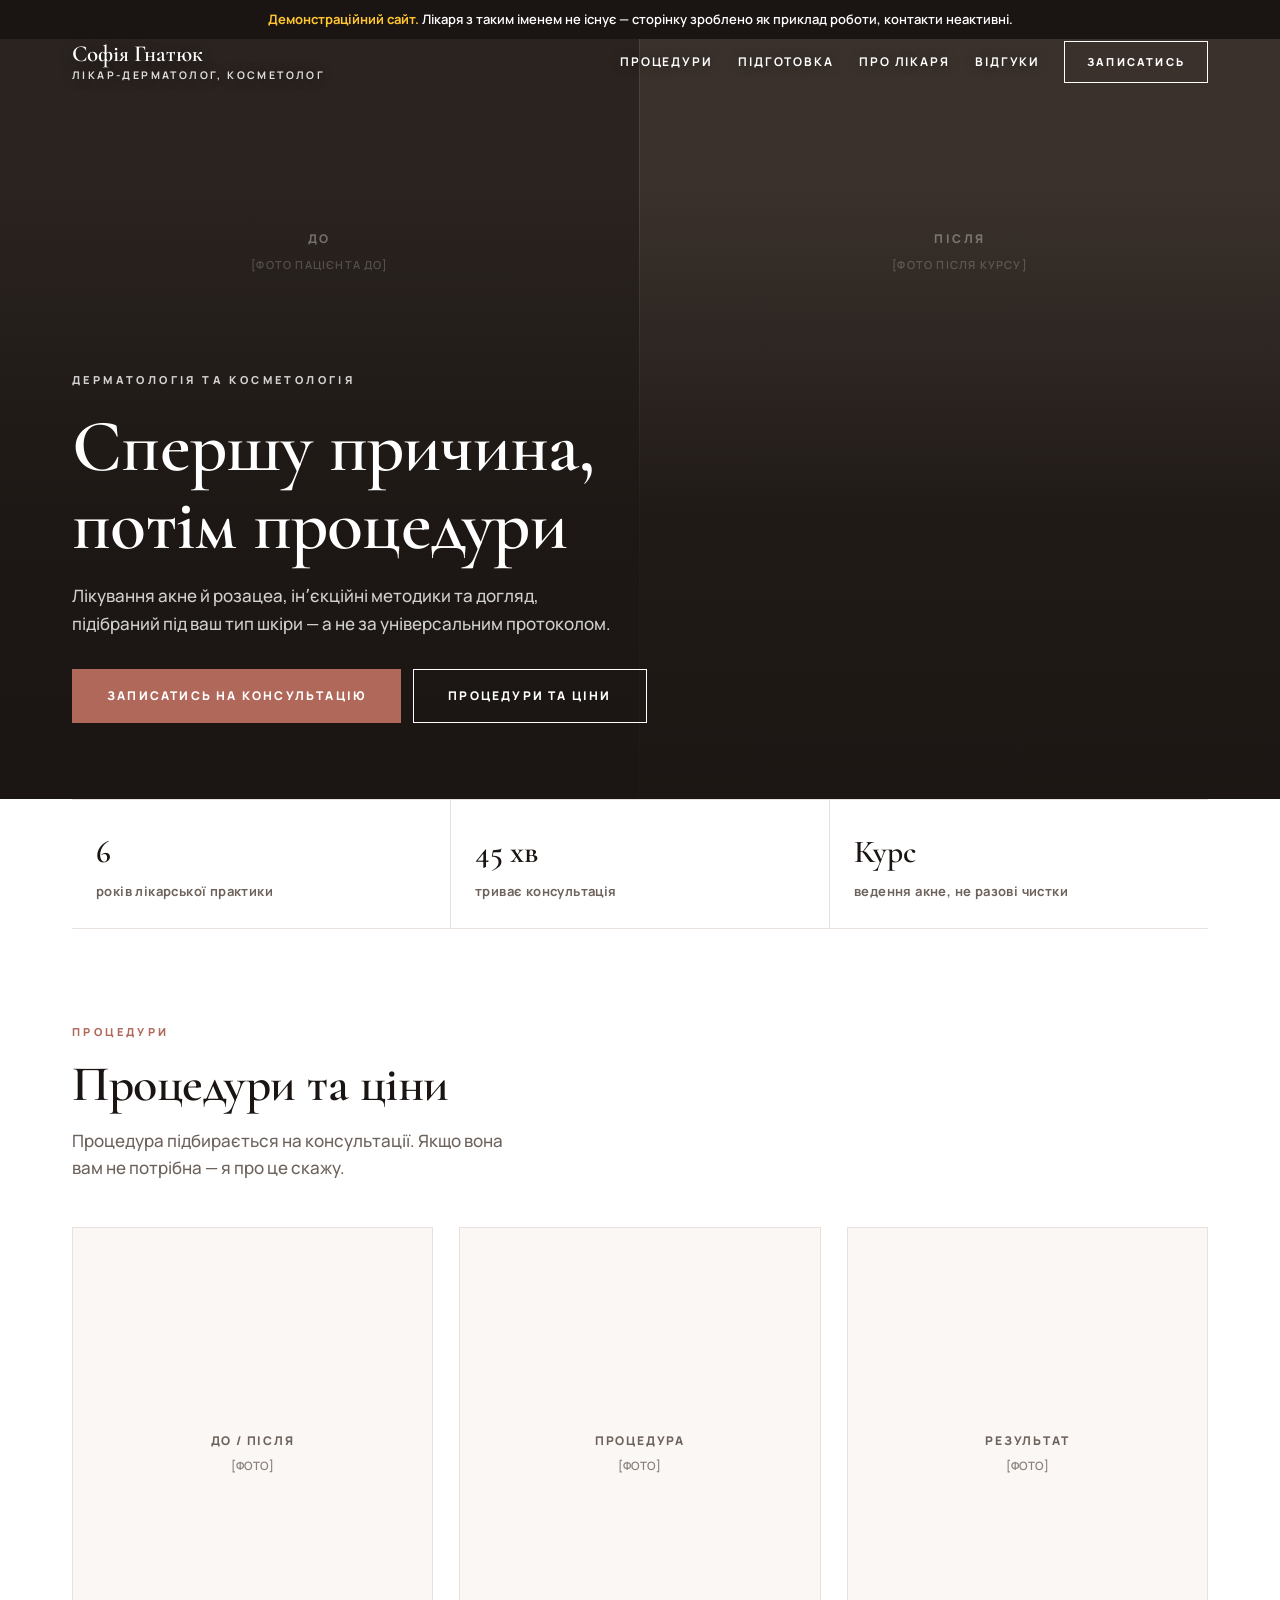
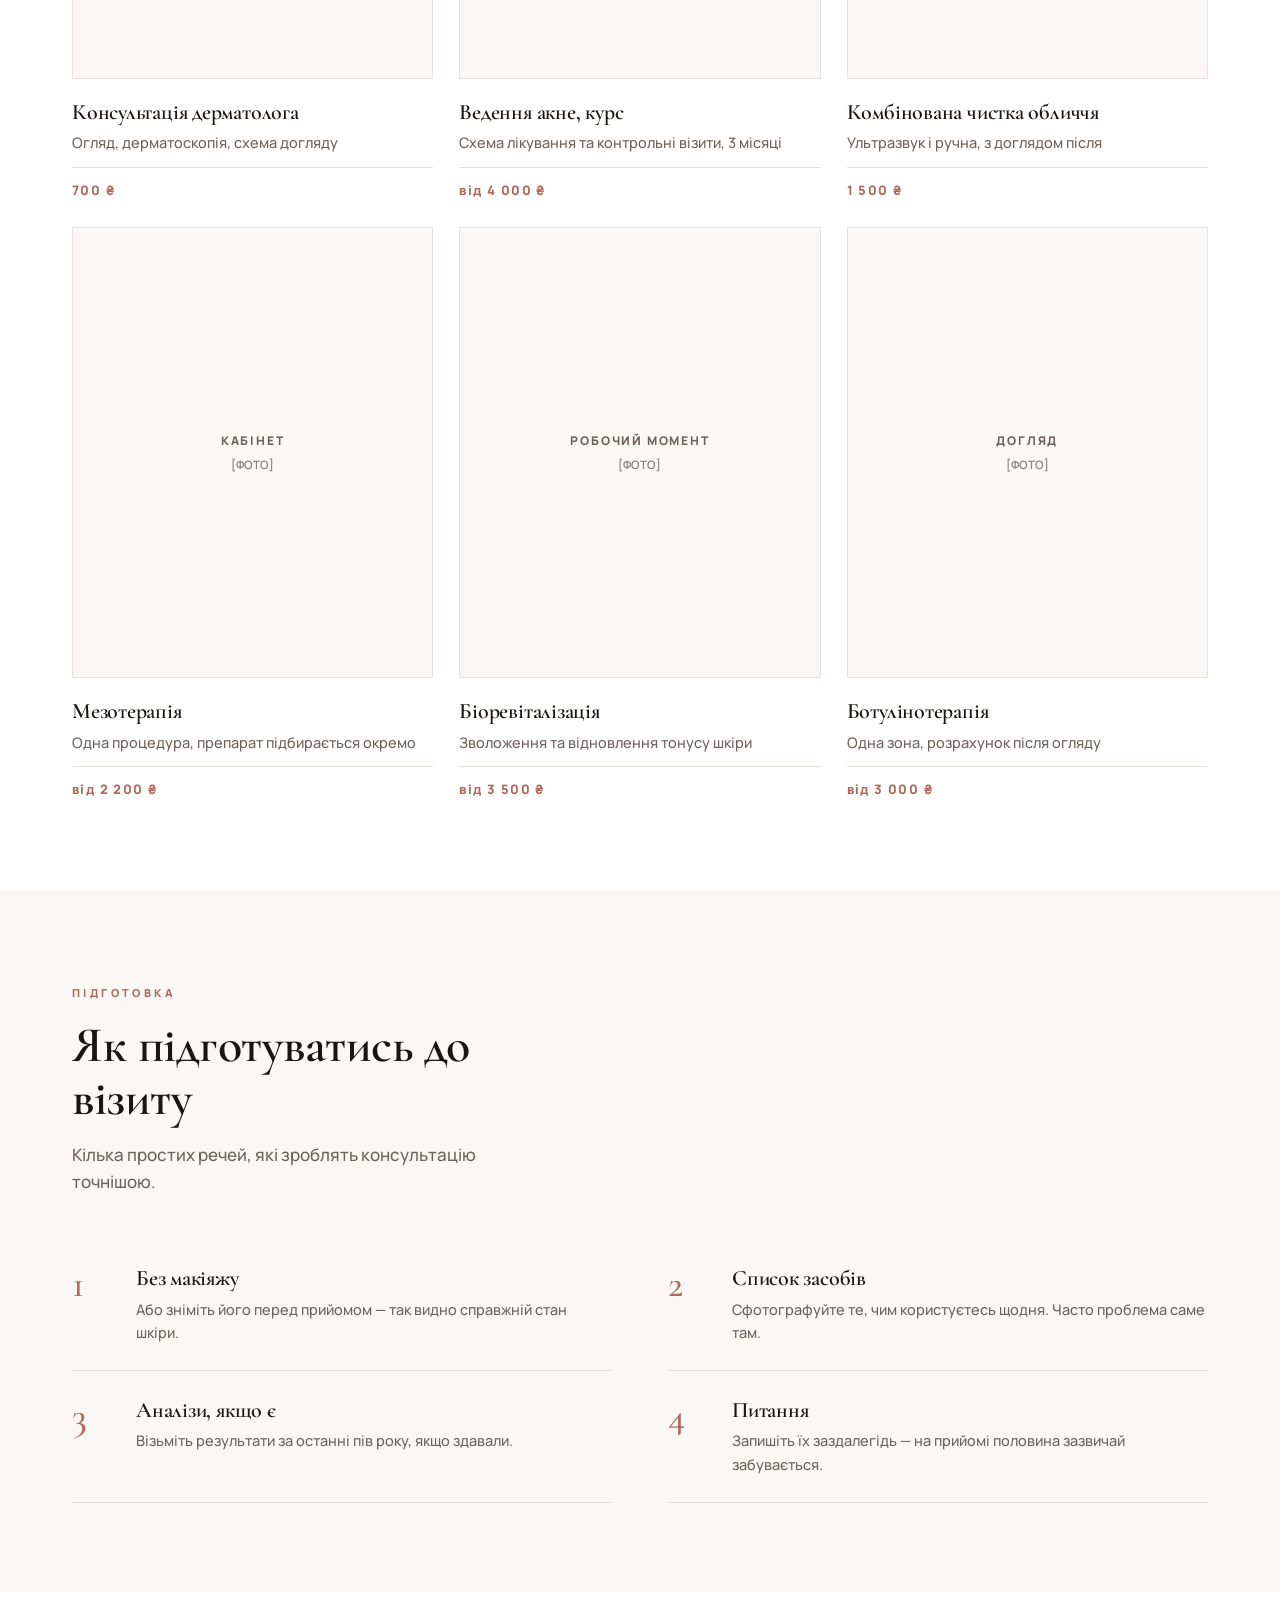
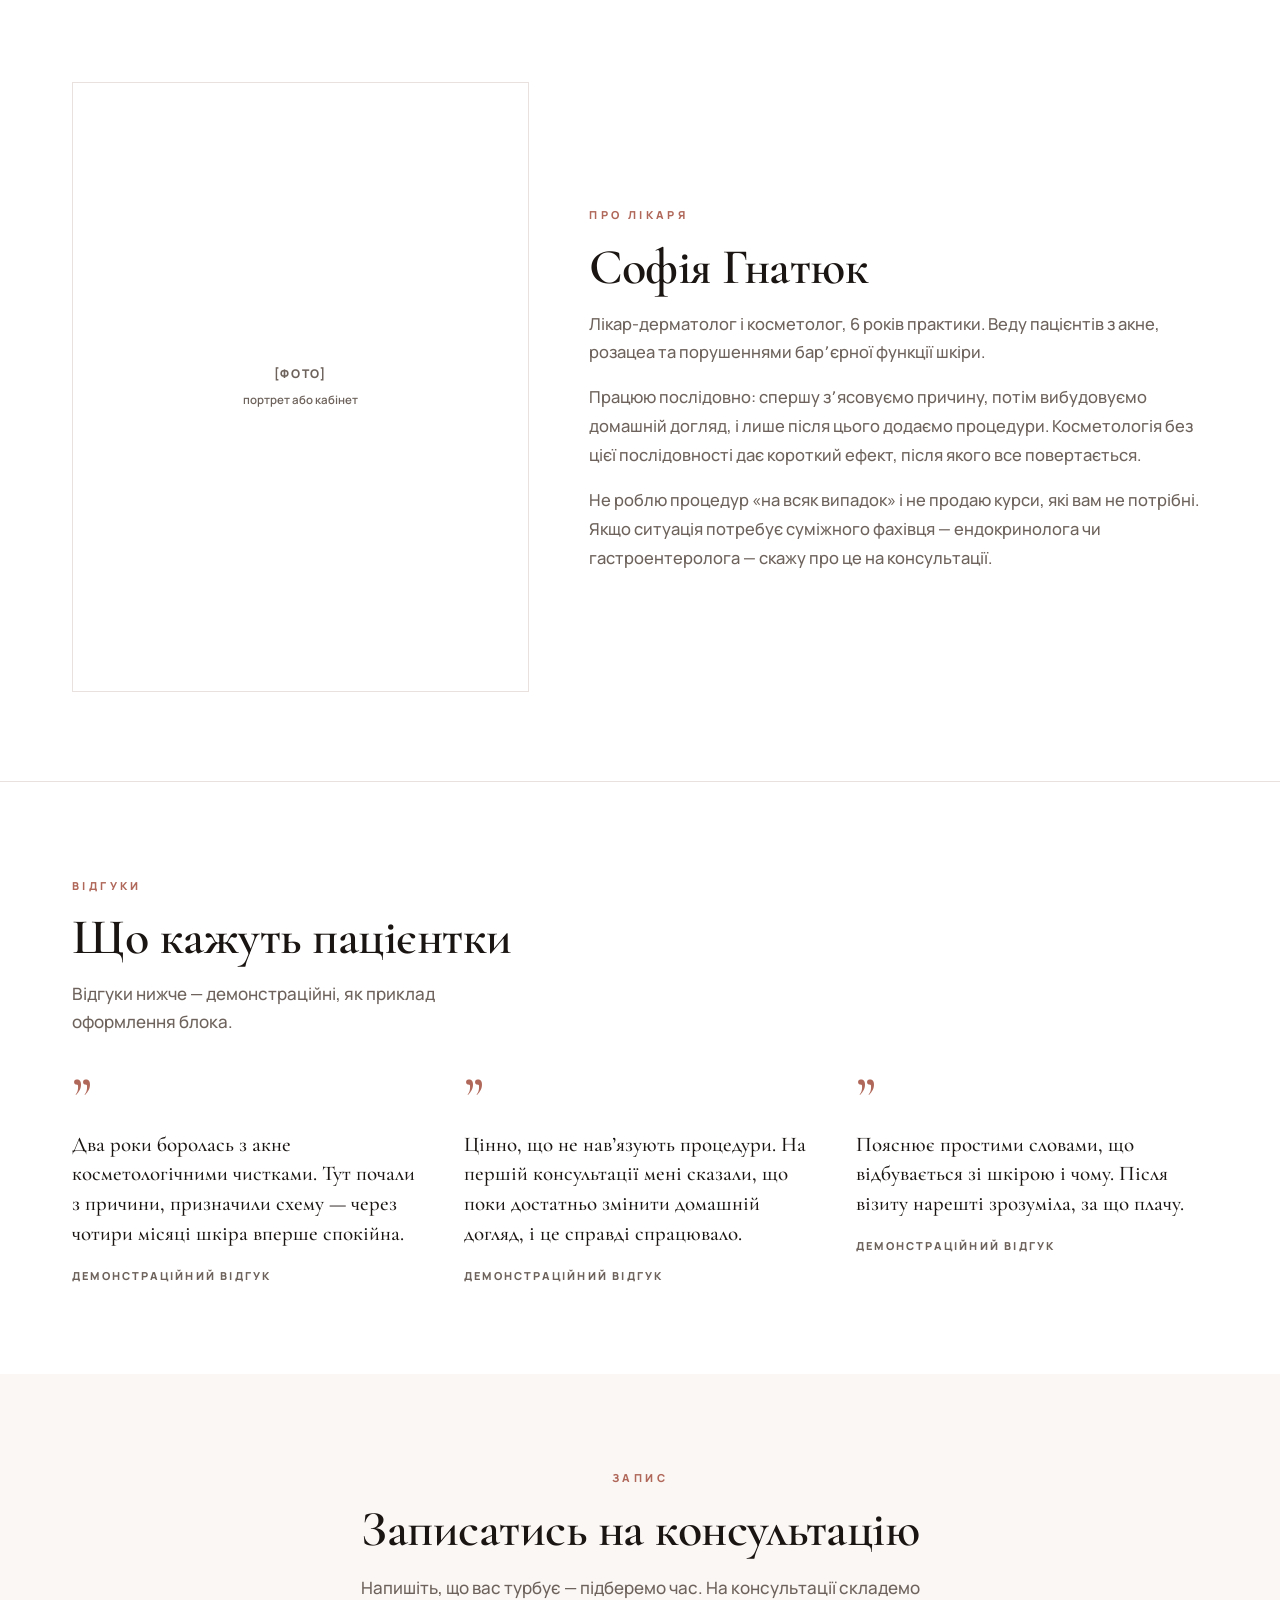
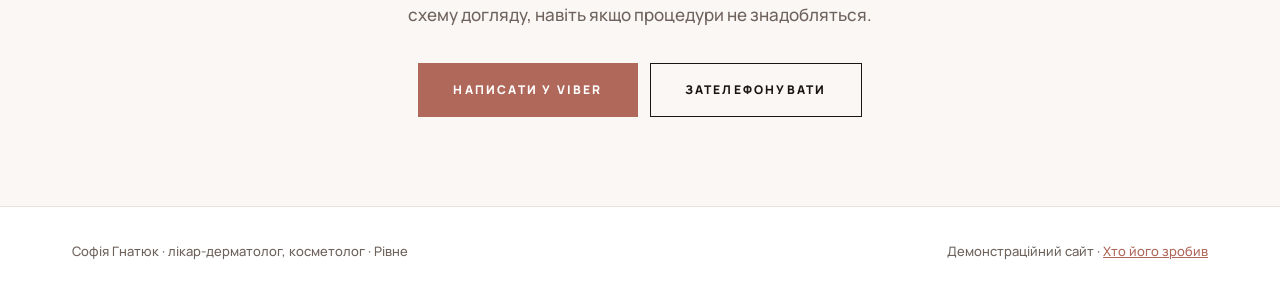
==== commit 7d5d708d: "Update kosmetolog.html" ====
--- a/kosmetolog.html
+++ b/kosmetolog.html
@@ -12,220 +12,155 @@
 <link rel="icon" href="data:image/svg+xml,%3Csvg xmlns='http://www.w3.org/2000/svg' viewBox='0 0 32 32'%3E%3Ccircle cx='16' cy='16' r='10' fill='%23B0685A'/%3E%3C/svg%3E">
 <link rel="preconnect" href="https://fonts.googleapis.com">
 <link rel="preconnect" href="https://fonts.gstatic.com" crossorigin>
-<link rel="stylesheet" href="https://fonts.googleapis.com/css2?family=Manrope:wght@500;600;700;800&display=swap">
+<link rel="stylesheet" href="https://fonts.googleapis.com/css2?family=Cormorant+Garamond:wght@500;600&family=Manrope:wght@500;600;700;800&display=swap">
 <style>
-  :root{--ink:#101418;--muted:#5B6673;--line:#E4E7EB;--surface:#F7F9FB;
-    --a:#B0685A;--a-dark:#B0685ACC;--tint:#FBF3F1;--soft:#F5E4E0;--wrap:1120px;}
-  *{box-sizing:border-box;}
-  html{scroll-behavior:smooth;-webkit-text-size-adjust:100%;}
-  body{margin:0;background:#fff;color:var(--ink);font-family:'Manrope',system-ui,-apple-system,sans-serif;font-weight:500;line-height:1.55;-webkit-font-smoothing:antialiased;}
-  a{color:var(--a);}
-  .wrap{max-width:var(--wrap);margin:0 auto;padding:0 20px;}
-  section{padding:clamp(52px,6.5vw,86px) 0;}
-  h1,h2,h3{margin:0;letter-spacing:-.03em;font-weight:800;line-height:1.09;}
-  h1{font-size:clamp(31px,5vw,50px);}
-  h2{font-size:clamp(25px,3.6vw,38px);}
-  h3{font-size:18px;letter-spacing:-.02em;line-height:1.3;}
-  p{margin:0;}
-  .sub{color:var(--muted);font-size:clamp(16px,1.9vw,18.5px);}
-  .center{text-align:center;}
-  .center .sub{max-width:60ch;margin:15px auto 0;}
-  .tag{display:inline-block;padding:7px 15px;border-radius:999px;background:var(--soft);color:var(--a);font-size:12.5px;font-weight:800;letter-spacing:1.4px;text-transform:uppercase;}
-  .demo-bar{background:#101418;color:#fff;font-size:13.5px;font-weight:600;padding:11px 20px;text-align:center;line-height:1.45;}
-  .demo-bar b{color:#FFC531;}
-  header{position:sticky;top:0;z-index:30;background:rgba(255,255,255,.94);backdrop-filter:saturate(180%) blur(12px);border-bottom:1px solid var(--line);}
-  .nav{display:flex;align-items:center;gap:26px;height:64px;}
-  .logo{font-weight:800;font-size:18px;letter-spacing:-.03em;color:var(--ink);text-decoration:none;line-height:1.15;}
-  .logo span{display:block;font-size:12px;font-weight:600;color:var(--muted);letter-spacing:.02em;}
-  .menu{display:flex;gap:22px;margin-left:auto;}
-  .menu a{color:var(--muted);text-decoration:none;font-size:14.5px;font-weight:600;}
-  .menu a:hover{color:var(--ink);}
-  .nav .btn{padding:10px 20px;min-height:0;font-size:14.5px;}
-  .btn{display:inline-flex;align-items:center;justify-content:center;gap:9px;min-height:52px;padding:14px 28px;border-radius:12px;font-weight:800;font-size:15.5px;text-decoration:none;transition:.15s;}
-  .btn-a{background:var(--a);color:#fff;box-shadow:0 8px 20px #B0685A33;}
-  .btn-a:hover{filter:brightness(.92);color:#fff;}
-  .btn-line{border:2px solid var(--line);background:#fff;color:var(--ink);}
-  .btn-line:hover{border-color:var(--a);color:var(--a);}
-  .btns{display:flex;flex-wrap:wrap;gap:12px;margin-top:30px;}
-  .hero{background:linear-gradient(180deg,var(--tint),#fff);padding-top:clamp(38px,4.5vw,60px);}
-  .hero-grid{display:grid;grid-template-columns:1.06fr .94fr;gap:52px;align-items:center;}
-  .hero h1{margin:17px 0 17px;}
-  .hero .sub{max-width:44ch;}
-  .facts{display:flex;flex-wrap:wrap;gap:10px;margin-top:28px;}
-  .fact{padding:9px 15px;border-radius:999px;background:#fff;border:1px solid var(--line);font-size:13.5px;font-weight:700;}
-  .art{position:relative;}
-  .portrait{aspect-ratio:4/5;border-radius:22px;background:var(--soft);border:1px solid var(--line);display:flex;flex-direction:column;align-items:center;justify-content:center;gap:9px;text-align:center;padding:26px;}
-  .portrait .ph{font-size:14.5px;font-weight:800;color:var(--a);letter-spacing:.4px;}
-  .portrait .ph2{font-size:13px;font-weight:600;color:var(--muted);}
-  .badge{position:absolute;background:#fff;border:1px solid var(--line);border-radius:14px;padding:13px 17px;box-shadow:0 12px 30px rgba(16,20,24,.13);font-size:13.5px;font-weight:800;}
-  .badge b{color:var(--a);display:block;font-size:19px;margin-bottom:2px;}
-  .b1{top:22px;left:-22px;}
-  .b2{bottom:26px;right:-18px;}
-  .grid3{display:grid;grid-template-columns:repeat(3,minmax(0,1fr));gap:20px;margin-top:42px;}
-  .grid2{display:grid;grid-template-columns:repeat(2,minmax(0,1fr));gap:20px;margin-top:42px;}
-  .card{padding:26px;border:1px solid var(--line);border-radius:16px;background:#fff;}
-  .card p{margin-top:9px;color:var(--muted);font-size:14.5px;line-height:1.55;}
-  .ico{width:44px;height:44px;border-radius:12px;background:var(--soft);color:var(--a);display:flex;align-items:center;justify-content:center;margin-bottom:15px;}
-  .price-list{margin-top:42px;border:1px solid var(--line);border-radius:18px;overflow:hidden;}
-  .row{display:flex;gap:20px;align-items:baseline;padding:20px 26px;border-bottom:1px solid var(--line);}
-  .row:last-child{border-bottom:none;}
-  .row .n{font-weight:700;font-size:16.5px;flex:1;}
-  .row .n span{display:block;color:var(--muted);font-size:14px;font-weight:500;margin-top:4px;line-height:1.5;}
-  .row .p{font-weight:800;font-size:17px;color:var(--a);white-space:nowrap;}
-  .steps{display:grid;grid-template-columns:repeat(4,minmax(0,1fr));gap:20px;margin-top:42px;}
-  .step{padding:24px;border-radius:16px;background:#fff;border:1px solid var(--line);}
-  .step .n{width:36px;height:36px;border-radius:11px;background:var(--a);color:#fff;font-weight:800;display:flex;align-items:center;justify-content:center;margin-bottom:14px;}
-  .step p{color:var(--muted);font-size:14px;margin-top:7px;line-height:1.5;}
-  .rev{padding:26px;border-radius:16px;background:#fff;border:1px solid var(--line);}
-  .rev p{font-size:15.5px;line-height:1.6;}
-  .rev .who{margin-top:16px;padding-top:15px;border-top:1px solid var(--line);font-size:13.5px;color:var(--muted);font-weight:600;}
-  .stars{color:var(--a);letter-spacing:2px;font-size:14px;margin-bottom:11px;}
-  .about-g{display:grid;grid-template-columns:.9fr 1.1fr;gap:46px;align-items:center;}
-  .about-g p{color:var(--muted);font-size:16.5px;margin-top:14px;line-height:1.65;}
-  .band{background:var(--a);border-radius:24px;padding:clamp(34px,4.6vw,54px);color:#fff;text-align:center;}
-  .band h2{color:#fff;}
-  .band p{color:#ffffffcc;margin-top:14px;font-size:16.5px;max-width:52ch;margin-left:auto;margin-right:auto;}
-  .band .btns{justify-content:center;}
-  .band .btn-w{background:#fff;color:var(--a);}
-  .band .btn-o{border:2px solid #ffffff55;color:#fff;}
-  footer{border-top:1px solid var(--line);padding:38px 0 34px;color:var(--muted);font-size:14.5px;}
-  .foot{display:flex;flex-wrap:wrap;gap:14px 26px;justify-content:space-between;align-items:center;}
-  @media (max-width:900px){
-    .hero-grid,.about-g{grid-template-columns:1fr;gap:34px;}
-    .grid3,.steps{grid-template-columns:repeat(2,minmax(0,1fr));}
-    .menu{display:none;}
-    .b1,.b2{display:none;}
-    .portrait{max-width:340px;}
-  }
-  @media (max-width:600px){
-    .grid3,.grid2,.steps{grid-template-columns:1fr;}
-    .btn{width:100%;}
-    .btns{flex-direction:column;}
-    .row{flex-direction:column;gap:7px;}
-  }</style>
+:root{--ink:#1A1512;--muted:#6E635C;--line:#E8E1DD;--bg:#FBF7F5;--a:#B0685A;--soft:#F5E4E0;}
+*{box-sizing:border-box}
+html{scroll-behavior:smooth;-webkit-text-size-adjust:100%}
+body{margin:0;background:#fff;color:var(--ink);font-family:'Manrope',system-ui,sans-serif;font-weight:500;line-height:1.6;-webkit-font-smoothing:antialiased}
+a{color:var(--a)}
+.wrap{max-width:1180px;margin:0 auto;padding:0 22px}
+section{padding:clamp(58px,7vw,104px) 0}
+h1,h2,h3{margin:0;font-family:'Cormorant Garamond',Georgia,serif;font-weight:600;letter-spacing:-.01em;line-height:1.06}
+h1{font-size:clamp(40px,6.6vw,74px)}
+h2{font-size:clamp(30px,4.4vw,50px)}
+h3{font-size:22px;line-height:1.2}
+p{margin:0}
+.demo-bar{background:#1A1512;color:#fff;font-size:13px;font-weight:600;padding:10px 20px;text-align:center;line-height:1.45}
+.demo-bar b{color:#FFC531}
+.lbl{font-size:11px;font-weight:800;letter-spacing:3.4px;text-transform:uppercase;color:var(--a)}
+header{position:absolute;top:36px;left:0;right:0;z-index:30}
+.nav{display:flex;align-items:center;gap:24px;height:52px}
+.logo{font-family:'Cormorant Garamond',serif;font-weight:600;font-size:23px;color:#fff;text-decoration:none;line-height:1.1;text-shadow:0 1px 14px rgba(0,0,0,.4)}
+.logo span{display:block;font-family:'Manrope',sans-serif;font-size:10.5px;font-weight:700;letter-spacing:2.4px;text-transform:uppercase;opacity:.85;margin-top:3px}
+.menu{display:flex;gap:26px;margin-left:auto}
+.menu a{color:#fff;text-decoration:none;font-size:12px;font-weight:700;letter-spacing:1.8px;text-transform:uppercase;text-shadow:0 1px 12px rgba(0,0,0,.4)}
+.btn{display:inline-flex;align-items:center;justify-content:center;min-height:54px;padding:15px 34px;font-size:12px;font-weight:800;letter-spacing:2.2px;text-transform:uppercase;text-decoration:none;transition:.18s;border:1px solid transparent;border-radius:0}
+.nav .btn{min-height:42px;padding:11px 22px;font-size:11px}
+.btn-a{background:var(--a);color:#fff}
+.btn-a:hover{background:var(--ink);color:#fff}
+.btn-l{border-color:var(--ink);color:var(--ink)}
+.btn-l:hover{background:var(--ink);color:#fff}
+.btn-w{border-color:#fff;color:#fff}
+.btn-w:hover{background:#fff;color:var(--ink)}
+.hero{position:relative;min-height:min(88vh,760px);display:flex;align-items:flex-end;background:var(--ink)}
+.ba{position:absolute;inset:0;display:grid;grid-template-columns:1fr 1fr}
+.ba>div{display:flex;flex-direction:column;align-items:center;justify-content:flex-start;padding-top:clamp(110px,15vw,190px);gap:8px;color:#ffffff66;font-size:12px;font-weight:800;letter-spacing:2.6px;text-transform:uppercase}
+.ba>div:first-child{background:#2A2320;border-right:1px solid #ffffff26}
+.ba>div:last-child{background:#3A312C}
+.ba small{font-size:11px;letter-spacing:1.2px;text-transform:none;font-weight:600;color:#ffffff44}
+.hero-in{position:relative;z-index:2;width:100%;padding:0 0 clamp(44px,6vw,76px);background:linear-gradient(180deg,rgba(26,21,18,0) 0%,rgba(26,21,18,.82) 55%,rgba(26,21,18,.94) 100%)}
+.hero-in .wrap{padding-top:clamp(90px,14vw,180px)}
+.hero h1{color:#fff;margin:16px 0 18px;max-width:16ch}
+.hero .sub{color:#ffffffcc;font-size:17px;max-width:50ch}
+.hero .lbl{color:#fff;opacity:.8}
+.hero .btns{display:flex;gap:12px;margin-top:32px;flex-wrap:wrap}
+.facts{display:flex;flex-wrap:wrap;gap:0;border-top:1px solid var(--line);border-bottom:1px solid var(--line)}
+.facts>div{flex:1;min-width:200px;padding:26px 24px;border-right:1px solid var(--line);font-size:13px;font-weight:700;letter-spacing:.4px;color:var(--muted)}
+.facts>div:last-child{border-right:none}
+.facts b{display:block;font-family:'Cormorant Garamond',serif;font-size:32px;font-weight:600;color:var(--ink);letter-spacing:0;margin-bottom:4px}
+.head{max-width:44ch}
+.head h2{margin-top:14px}
+.head p{color:var(--muted);margin-top:16px;font-size:17px}
+.tiles{display:grid;grid-template-columns:repeat(3,1fr);gap:26px;margin-top:46px}
+.tile{}
+.tile .img{aspect-ratio:4/5;background:var(--bg);border:1px solid var(--line);display:flex;flex-direction:column;align-items:center;justify-content:center;gap:6px;text-align:center;padding:20px;color:var(--muted);font-size:12px;font-weight:800;letter-spacing:1.8px;text-transform:uppercase}
+.tile .img small{font-size:11.5px;letter-spacing:0;text-transform:none;font-weight:600;opacity:.8}
+.tile h3{margin-top:20px}
+.tile .d{color:var(--muted);font-size:14.5px;margin-top:7px;line-height:1.55}
+.tile .p{margin-top:12px;padding-top:12px;border-top:1px solid var(--line);font-size:13px;font-weight:800;letter-spacing:1.4px;color:var(--a)}
+.prep{display:grid;grid-template-columns:repeat(2,1fr);gap:0 56px;margin-top:44px}
+.prep>div{display:flex;gap:20px;padding:26px 0;border-bottom:1px solid var(--line)}
+.prep .n{font-family:'Cormorant Garamond',serif;font-size:38px;line-height:1;color:var(--a);min-width:44px}
+.prep p{color:var(--muted);font-size:14.5px;margin-top:6px;line-height:1.6}
+.ab{display:grid;grid-template-columns:.85fr 1.15fr;gap:60px;align-items:center}
+.ab .img{aspect-ratio:3/4;background:#fff;border:1px solid var(--line);display:flex;flex-direction:column;align-items:center;justify-content:center;gap:7px;text-align:center;padding:24px;color:var(--muted);font-size:12px;font-weight:800;letter-spacing:1.8px;text-transform:uppercase}
+.ab .img small{font-size:11.5px;letter-spacing:0;text-transform:none;font-weight:600}
+.ab p{color:var(--muted);font-size:16.5px;margin-top:16px;line-height:1.75}
+.qs{display:grid;grid-template-columns:repeat(3,1fr);gap:40px;margin-top:46px}
+.q p{font-family:'Cormorant Garamond',serif;font-size:21px;line-height:1.42;font-weight:500}
+.q .w{margin-top:18px;font-size:11px;font-weight:800;letter-spacing:2.2px;text-transform:uppercase;color:var(--muted)}
+.q .mark{font-family:'Cormorant Garamond',serif;font-size:58px;line-height:.6;color:var(--a);display:block;margin-bottom:14px}
+.cta{background:var(--bg);text-align:center;padding:clamp(56px,7vw,96px) 22px}
+.cta p{color:var(--muted);max-width:52ch;margin:18px auto 0;font-size:17px}
+.cta .btns{display:flex;gap:12px;justify-content:center;margin-top:34px;flex-wrap:wrap}
+footer{border-top:1px solid var(--line);padding:34px 0;color:var(--muted);font-size:13px}
+.foot{display:flex;flex-wrap:wrap;gap:12px 26px;justify-content:space-between}
+@media(max-width:920px){.tiles,.prep,.qs{grid-template-columns:1fr}.ab{grid-template-columns:1fr;gap:34px}.menu{display:none}.prep>div{padding:22px 0}}
+@media(max-width:620px){.btn{width:100%}.hero .btns{flex-direction:column}.ba{grid-template-columns:1fr;grid-template-rows:1fr 1fr}.ba>div:first-child{border-right:none;border-bottom:1px solid #ffffff26}}</style>
 </head>
 <body>
-
 <div class="demo-bar"><b>Демонстраційний сайт.</b> Лікаря з таким іменем не існує — сторінку зроблено як приклад роботи, контакти неактивні.</div>
-
-<header>
-  <div class="wrap nav">
-    <a class="logo" href="#top">Софія Гнатюк<span>лікар-дерматолог, косметолог · Рівне</span></a>
-    <nav class="menu">
-      <a href="#services">Послуги та ціни</a>
-      <a href="#how">Підготовка</a>
-      <a href="#about">Про лікаря</a>
-      <a href="#reviews">Відгуки</a>
-    </nav>
-    <a class="btn btn-a" href="#zapys">Записатись</a>
-  </div>
-</header>
+<header><div class="wrap nav">
+  <a class="logo" href="#top">Софія Гнатюк<span>лікар-дерматолог, косметолог</span></a>
+  <nav class="menu"><a href="#proc">Процедури</a><a href="#prep">Підготовка</a><a href="#about">Про лікаря</a><a href="#rev">Відгуки</a></nav>
+  <a class="btn btn-w" href="#zapys">Записатись</a>
+</div></header>
 
 <main id="top">
-
-<section class="hero">
-  <div class="wrap hero-grid">
-    <div>
-      <span class="tag">Дерматологія та косметологія</span>
-      <h1>Спершу розібратись у причині, потім працювати зі шкірою</h1>
-      <p class="sub">Лікування акне й розацеа, інʼєкційні методики та догляд, підібраний під ваш тип шкіри — а не за універсальним протоколом.</p>
-      <div class="facts"><span class="fact">Лікар-дерматолог</span><span class="fact">6 років практики</span><span class="fact">Ведення курсом, не разово</span></div>
-      <div class="btns">
-        <a class="btn btn-a" href="#zapys">Записатись на прийом</a>
-        <a class="btn btn-line" href="#services">Послуги та ціни</a>
-      </div>
-    </div>
-    <div class="art">
-      <div class="portrait"><span class="ph">[ФОТО ЛІКАРЯ]</span><span class="ph2">портрет у кабінеті<br>або на світлому фоні</span></div>
-      <div class="badge b1"><b>45 хв</b>консультація</div>
-      <div class="badge b2"><b>Курс</b>ведення акне</div>
-    </div>
+<section class="hero" style="padding:0">
+  <div class="ba">
+    <div>ДО<small>[ФОТО ПАЦІЄНТА ДО]</small></div>
+    <div>ПІСЛЯ<small>[ФОТО ПІСЛЯ КУРСУ]</small></div>
   </div>
+  <div class="hero-in"><div class="wrap">
+    <span class="lbl">Дерматологія та косметологія</span>
+    <h1>Спершу причина, потім процедури</h1>
+    <p class="sub">Лікування акне й розацеа, інʼєкційні методики та догляд, підібраний під ваш тип шкіри — а не за універсальним протоколом.</p>
+    <div class="btns"><a class="btn btn-a" href="#zapys">Записатись на консультацію</a><a class="btn btn-w" href="#proc">Процедури та ціни</a></div>
+  </div></div>
 </section>
 
-<section style="padding-top:0">
-  <div class="wrap">
-    <div class="grid3">
-      <div class="card"><div class="ico"><svg width="21" height="21" viewBox="0 0 24 24" fill="none" stroke="currentColor" stroke-width="1.7" stroke-linecap="round" stroke-linejoin="round"><path d="M12 3l7 3v6c0 4.4-3 7.6-7 9-4-1.4-7-4.6-7-9V6l7-3z"/><path d="M9.5 12l1.8 1.8L15 10"/></svg></div><h3>Дерматолог, а не лише косметолог</h3><p>Акне, розацеа й дерматити мають медичні причини. Спершу діагноз — потім процедури, а не навпаки.</p></div>
-      <div class="card"><div class="ico"><svg width="21" height="21" viewBox="0 0 24 24" fill="none" stroke="currentColor" stroke-width="1.7" stroke-linecap="round" stroke-linejoin="round"><path d="M12 20s-7-4.4-7-9.3A4.2 4.2 0 0 1 12 8a4.2 4.2 0 0 1 7 2.7C19 15.6 12 20 12 20z"/></svg></div><h3>Догляд під вашу шкіру</h3><p>Схема догляду розписується персонально й коригується на контрольних візитах, а не видається одним списком назавжди.</p></div>
-      <div class="card"><div class="ico"><svg width="21" height="21" viewBox="0 0 24 24" fill="none" stroke="currentColor" stroke-width="1.7" stroke-linecap="round" stroke-linejoin="round"><path d="M20 15a3 3 0 0 1-3 3H8l-4 3V6a3 3 0 0 1 3-3h10a3 3 0 0 1 3 3z"/></svg></div><h3>Підтримка між візитами</h3><p>Питання під час курсу можна поставити в месенджері — не чекаючи наступного прийому.</p></div>
-    </div>
+<section style="padding:0"><div class="wrap"><div class="facts">
+  <div><b>6</b>років лікарської практики</div>
+  <div><b>45 хв</b>триває консультація</div>
+  <div><b>Курс</b>ведення акне, не разові чистки</div>
+</div></div></section>
+
+<section id="proc"><div class="wrap">
+  <div class="head"><span class="lbl">Процедури</span><h2>Процедури та ціни</h2><p>Процедура підбирається на консультації. Якщо вона вам не потрібна — я про це скажу.</p></div>
+  <div class="tiles">
+    <div class="tile"><div class="img">до / після<small>[ФОТО]</small></div><h3>Консультація дерматолога</h3><p class="d">Огляд, дерматоскопія, схема догляду</p><div class="p">700 ₴</div></div>
+    <div class="tile"><div class="img">процедура<small>[ФОТО]</small></div><h3>Ведення акне, курс</h3><p class="d">Схема лікування та контрольні візити, 3 місяці</p><div class="p">від 4 000 ₴</div></div>
+    <div class="tile"><div class="img">результат<small>[ФОТО]</small></div><h3>Комбінована чистка обличчя</h3><p class="d">Ультразвук і ручна, з доглядом після</p><div class="p">1 500 ₴</div></div>
+    <div class="tile"><div class="img">кабінет<small>[ФОТО]</small></div><h3>Мезотерапія</h3><p class="d">Одна процедура, препарат підбирається окремо</p><div class="p">від 2 200 ₴</div></div>
+    <div class="tile"><div class="img">робочий момент<small>[ФОТО]</small></div><h3>Біоревіталізація</h3><p class="d">Зволоження та відновлення тонусу шкіри</p><div class="p">від 3 500 ₴</div></div>
+    <div class="tile"><div class="img">догляд<small>[ФОТО]</small></div><h3>Ботулінотерапія</h3><p class="d">Одна зона, розрахунок після огляду</p><div class="p">від 3 000 ₴</div></div>
   </div>
-</section>
+</div></section>
 
-<section id="services" style="background:var(--surface)">
-  <div class="wrap">
-    <div class="center"><span class="tag">Послуги</span><h2 style="margin-top:15px">Послуги та ціни</h2><p class="sub">Процедура підбирається на консультації. Якщо вона вам не потрібна — я про це скажу.</p></div>
-    <div class="price-list" style="background:#fff">
-      <div class="row"><div class="n">Консультація дерматолога<span>Огляд, дерматоскопія, схема догляду</span></div><div class="p">700 ₴</div></div>
-      <div class="row"><div class="n">Ведення акне, курс<span>Схема лікування та контрольні візити, 3 місяці</span></div><div class="p">від 4 000 ₴</div></div>
-      <div class="row"><div class="n">Комбінована чистка обличчя<span>Ультразвук і ручна, з доглядом після</span></div><div class="p">1 500 ₴</div></div>
-      <div class="row"><div class="n">Мезотерапія<span>Одна процедура, препарат підбирається окремо</span></div><div class="p">від 2 200 ₴</div></div>
-      <div class="row"><div class="n">Біоревіталізація<span>Зволоження та відновлення тонусу шкіри</span></div><div class="p">від 3 500 ₴</div></div>
-      <div class="row"><div class="n">Ботулінотерапія<span>Одна зона, розрахунок після огляду</span></div><div class="p">від 3 000 ₴</div></div>
-    </div>
-    <p class="sub" style="margin-top:24px;font-size:14.5px">Остаточна вартість визначається після огляду та плану лікування.</p>
-  </div>
-</section>
+<section id="prep" style="background:var(--bg)"><div class="wrap">
+  <div class="head"><span class="lbl">Підготовка</span><h2>Як підготуватись до візиту</h2><p>Кілька простих речей, які зроблять консультацію точнішою.</p></div>
+  <div class="prep"><div><span class="n">1</span><div><h3>Без макіяжу</h3><p>Або зніміть його перед прийомом — так видно справжній стан шкіри.</p></div></div>
+  <div><span class="n">2</span><div><h3>Список засобів</h3><p>Сфотографуйте те, чим користуєтесь щодня. Часто проблема саме там.</p></div></div>
+  <div><span class="n">3</span><div><h3>Аналізи, якщо є</h3><p>Візьміть результати за останні пів року, якщо здавали.</p></div></div>
+  <div><span class="n">4</span><div><h3>Питання</h3><p>Запишіть їх заздалегідь — на прийомі половина зазвичай забувається.</p></div></div></div>
+</div></section>
 
-<section id="how">
-  <div class="wrap">
-    <div class="center"><span class="tag">Підготовка</span><h2 style="margin-top:15px">Як підготуватись до візиту</h2><p class="sub">Кілька простих речей, які зроблять консультацію точнішою.</p></div>
-    <div class="steps">
-      <div class="step"><div class="n">1</div><h3>Без макіяжу</h3><p>Або зніміть його перед прийомом — так видно справжній стан шкіри.</p></div>
-      <div class="step"><div class="n">2</div><h3>Список засобів</h3><p>Сфотографуйте те, чим користуєтесь щодня. Часто проблема саме там.</p></div>
-      <div class="step"><div class="n">3</div><h3>Аналізи, якщо є</h3><p>Візьміть результати за останні пів року, якщо здавали.</p></div>
-      <div class="step"><div class="n">4</div><h3>Питання</h3><p>Запишіть їх заздалегідь — на прийомі половина зазвичай забувається.</p></div>
-    </div>
-  </div>
-</section>
+<section id="about"><div class="wrap ab">
+  <div class="img">[ФОТО]<small>портрет або кабінет</small></div>
+  <div><span class="lbl">Про лікаря</span><h2 style="margin-top:14px">Софія Гнатюк</h2><p>Лікар-дерматолог і косметолог, 6 років практики. Веду пацієнтів з акне, розацеа та порушеннями барʼєрної функції шкіри.</p><p>Працюю послідовно: спершу зʼясовуємо причину, потім вибудовуємо домашній догляд, і лише після цього додаємо процедури. Косметологія без цієї послідовності дає короткий ефект, після якого все повертається.</p><p>Не роблю процедур «на всяк випадок» і не продаю курси, які вам не потрібні. Якщо ситуація потребує суміжного фахівця — ендокринолога чи гастроентеролога — скажу про це на консультації.</p></div>
+</div></section>
 
-<section id="about" style="background:var(--surface)">
-  <div class="wrap about-g">
-    <div class="portrait" style="background:#fff"><span class="ph">[ФОТО]</span><span class="ph2">робочий момент<br>або кабінет</span></div>
-    <div>
-      <span class="tag">Про лікаря</span>
-      <h2 style="margin-top:15px">Софія Гнатюк</h2>
-      <p>Лікар-дерматолог і косметолог, 6 років практики. Веду пацієнтів з акне, розацеа та порушеннями барʼєрної функції шкіри.</p>
-      <p>Працюю послідовно: спершу зʼясовуємо причину, потім вибудовуємо домашній догляд, і лише після цього додаємо процедури. Косметологія без цієї послідовності дає короткий ефект, після якого все повертається.</p>
-      <p>Не роблю процедур «на всяк випадок» і не продаю курси, які вам не потрібні. Якщо ситуація потребує суміжного фахівця — ендокринолога чи гастроентеролога — скажу про це на консультації.</p>
-    </div>
-  </div>
-</section>
+<section id="rev" style="border-top:1px solid var(--line)"><div class="wrap">
+  <div class="head"><span class="lbl">Відгуки</span><h2>Що кажуть пацієнтки</h2><p>Відгуки нижче — демонстраційні, як приклад оформлення блока.</p></div>
+  <div class="qs"><div class="q"><span class="mark">”</span><p>Два роки боролась з акне косметологічними чистками. Тут почали з причини, призначили схему — через чотири місяці шкіра вперше спокійна.</p><div class="w">Демонстраційний відгук</div></div>
+  <div class="q"><span class="mark">”</span><p>Цінно, що не навʼязують процедури. На першій консультації мені сказали, що поки достатньо змінити домашній догляд, і це справді спрацювало.</p><div class="w">Демонстраційний відгук</div></div>
+  <div class="q"><span class="mark">”</span><p>Пояснює простими словами, що відбувається зі шкірою і чому. Після візиту нарешті зрозуміла, за що плачу.</p><div class="w">Демонстраційний відгук</div></div></div>
+</div></section>
 
-<section id="reviews">
-  <div class="wrap">
-    <div class="center"><span class="tag">Відгуки</span><h2 style="margin-top:15px">Що кажуть пацієнти</h2><p class="sub">Відгуки нижче — демонстраційні, як приклад оформлення блока.</p></div>
-    <div class="grid3">
-      <div class="rev"><div class="stars">★★★★★</div><p>Два роки боролась з акне косметологічними чистками. Тут почали з причини, призначили схему — через чотири місяці шкіра вперше спокійна.</p><div class="who">Демонстраційний відгук</div></div>
-      <div class="rev"><div class="stars">★★★★★</div><p>Цінно, що не навʼязують процедури. На першій консультації мені сказали, що поки достатньо змінити домашній догляд, і це справді спрацювало.</p><div class="who">Демонстраційний відгук</div></div>
-      <div class="rev"><div class="stars">★★★★★</div><p>Пояснює простими словами, що відбувається зі шкірою і чому. Після візиту нарешті зрозуміла, за що плачу.</p><div class="who">Демонстраційний відгук</div></div>
-    </div>
-  </div>
-</section>
-
-<section id="zapys" style="padding-top:0">
-  <div class="wrap">
-    <div class="band">
-      <h2>Записатись на консультацію</h2>
-      <p>Напишіть, що вас турбує — підберемо час. На консультації складемо схему догляду, навіть якщо процедури не знадобляться.</p>
-      <div class="btns">
-        <a class="btn btn-w" href="#zapys">Зателефонувати</a>
-        <a class="btn btn-o" href="#zapys">Написати у Viber</a>
-        <a class="btn btn-o" href="#zapys">Написати в Telegram</a>
-      </div>
-    </div>
-  </div>
-</section>
-
+<section id="zapys" style="padding:0"><div class="cta">
+  <span class="lbl">Запис</span>
+  <h2 style="margin-top:14px">Записатись на консультацію</h2>
+  <p>Напишіть, що вас турбує — підберемо час. На консультації складемо схему догляду, навіть якщо процедури не знадобляться.</p>
+  <div class="btns"><a class="btn btn-a" href="#zapys">Написати у Viber</a><a class="btn btn-l" href="#zapys">Зателефонувати</a></div>
+</div></section>
 </main>
-
-<footer>
+<footer class="">
   <div class="wrap foot">
     <div>Софія Гнатюк · лікар-дерматолог, косметолог · Рівне</div>
     <div>Демонстраційний сайт · <a href="https://sajty-likaryam.vercel.app">Хто його зробив</a></div>
   </div>
 </footer>
-
 </body>
 </html>
